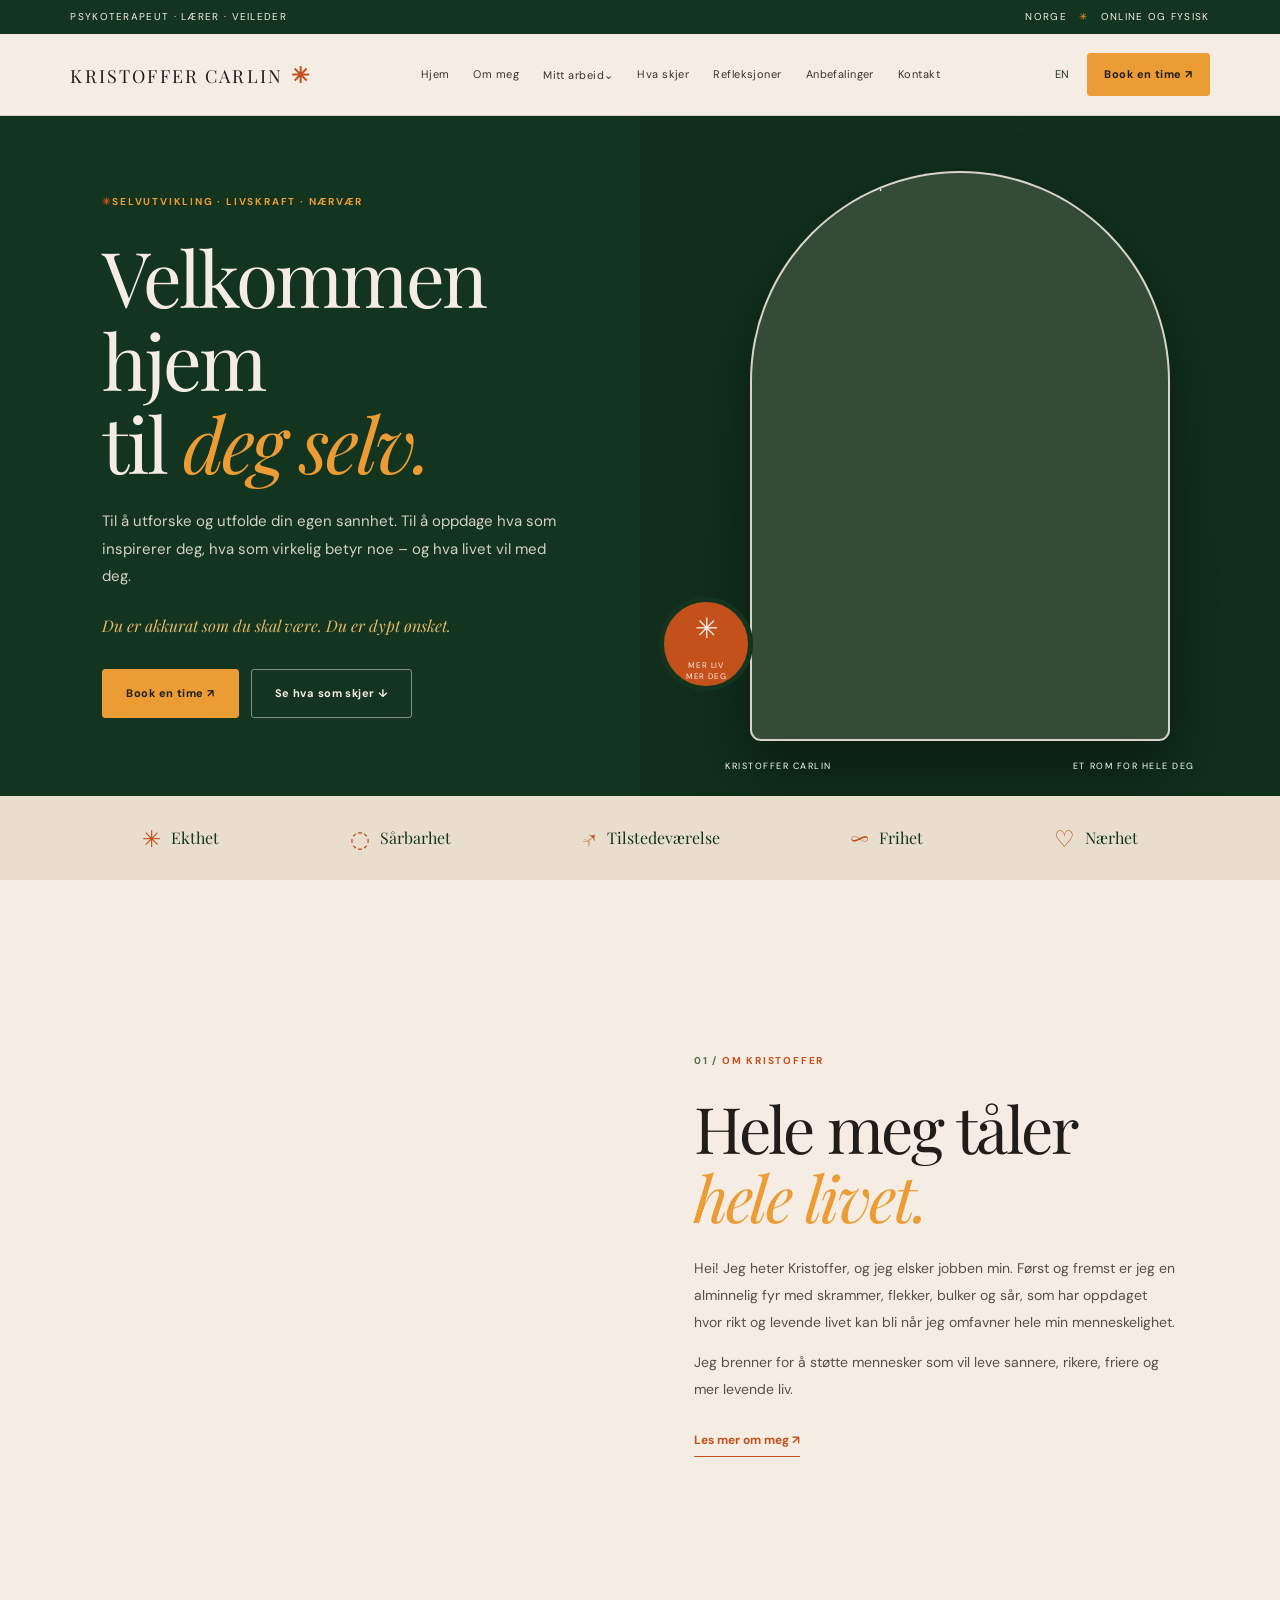
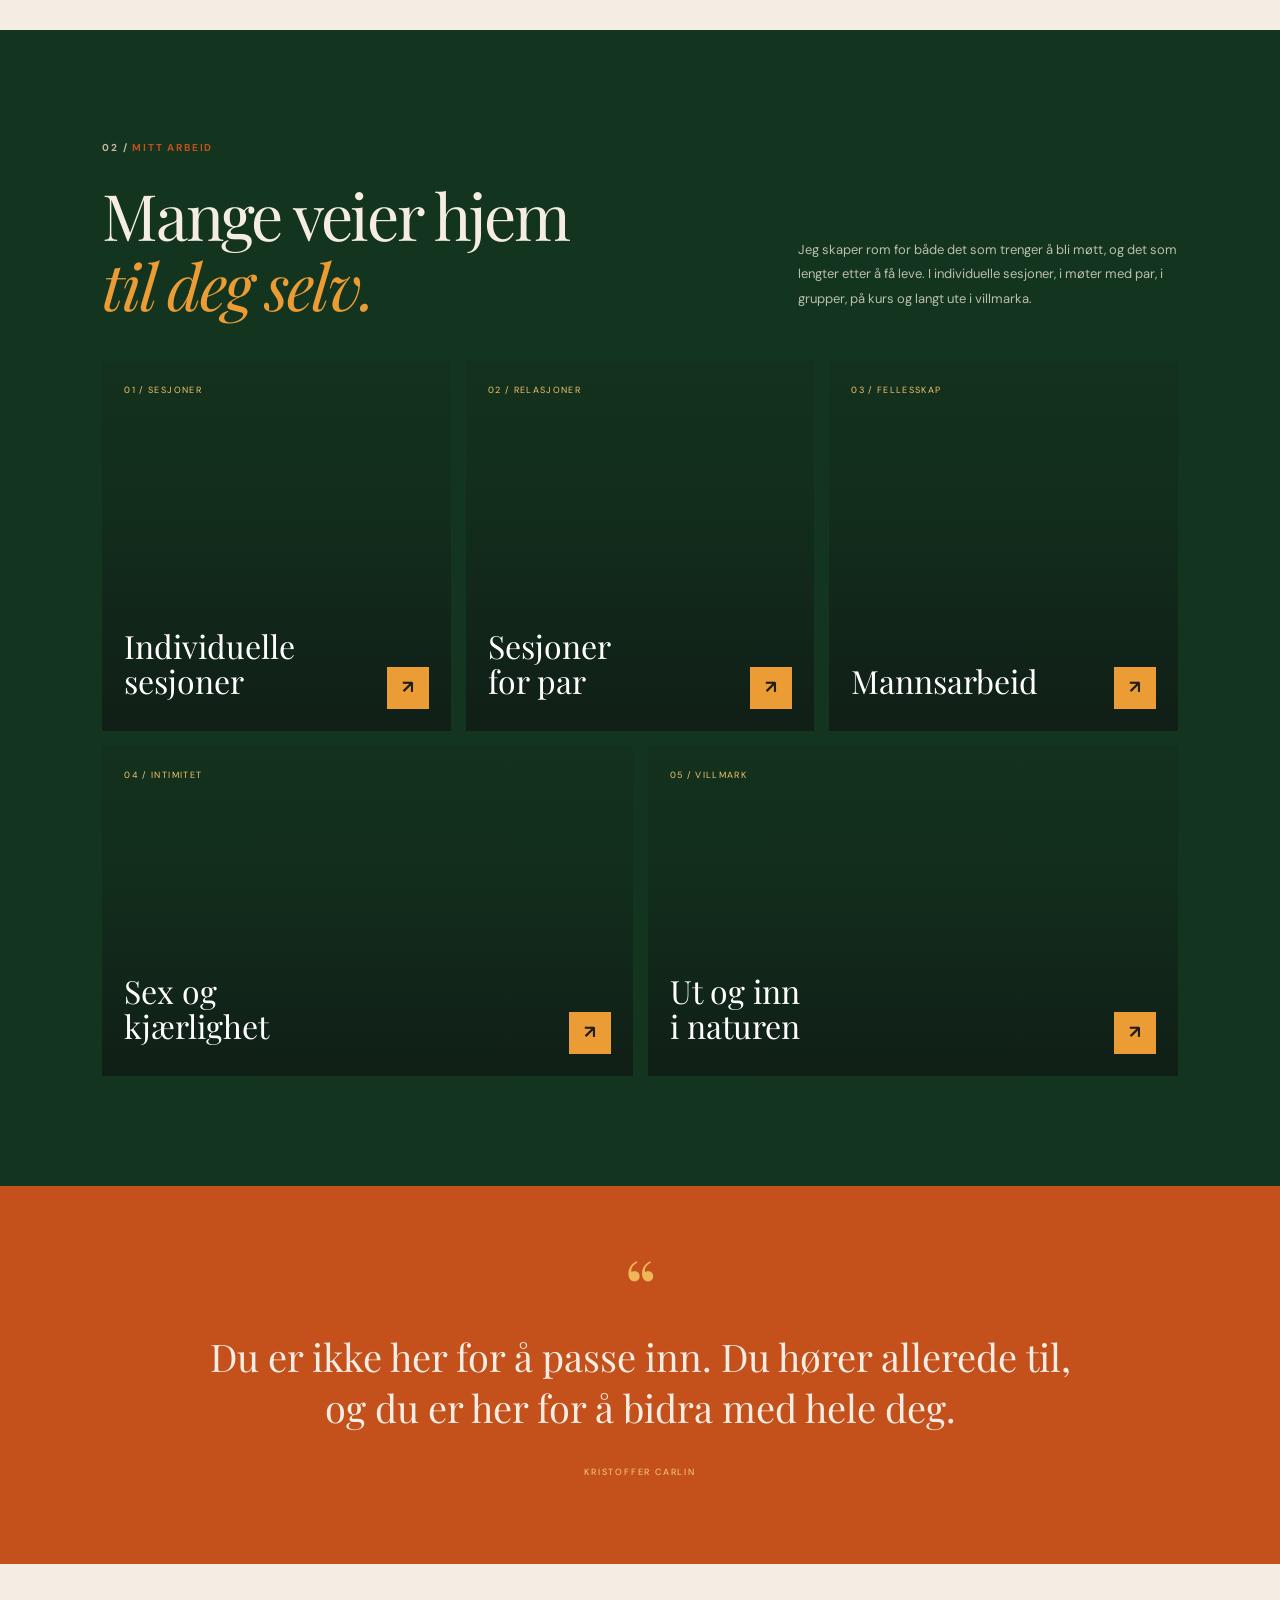
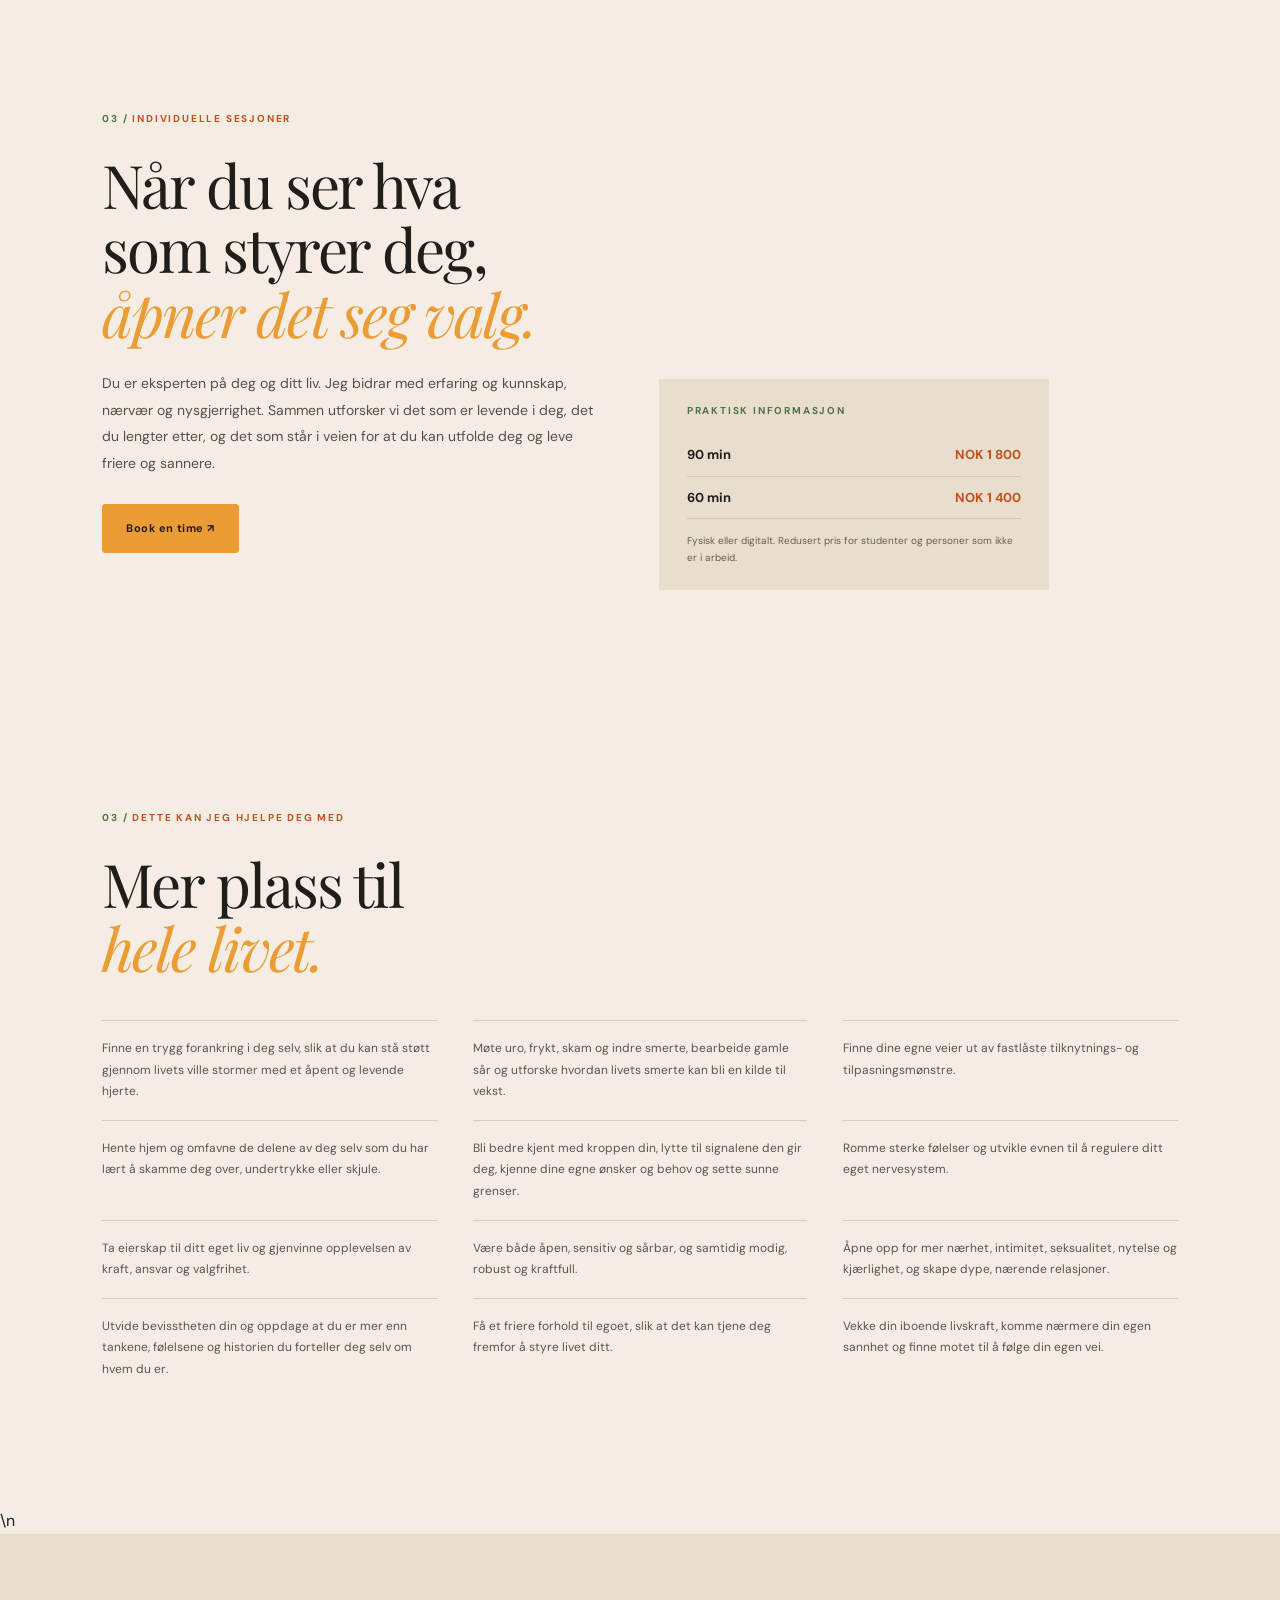
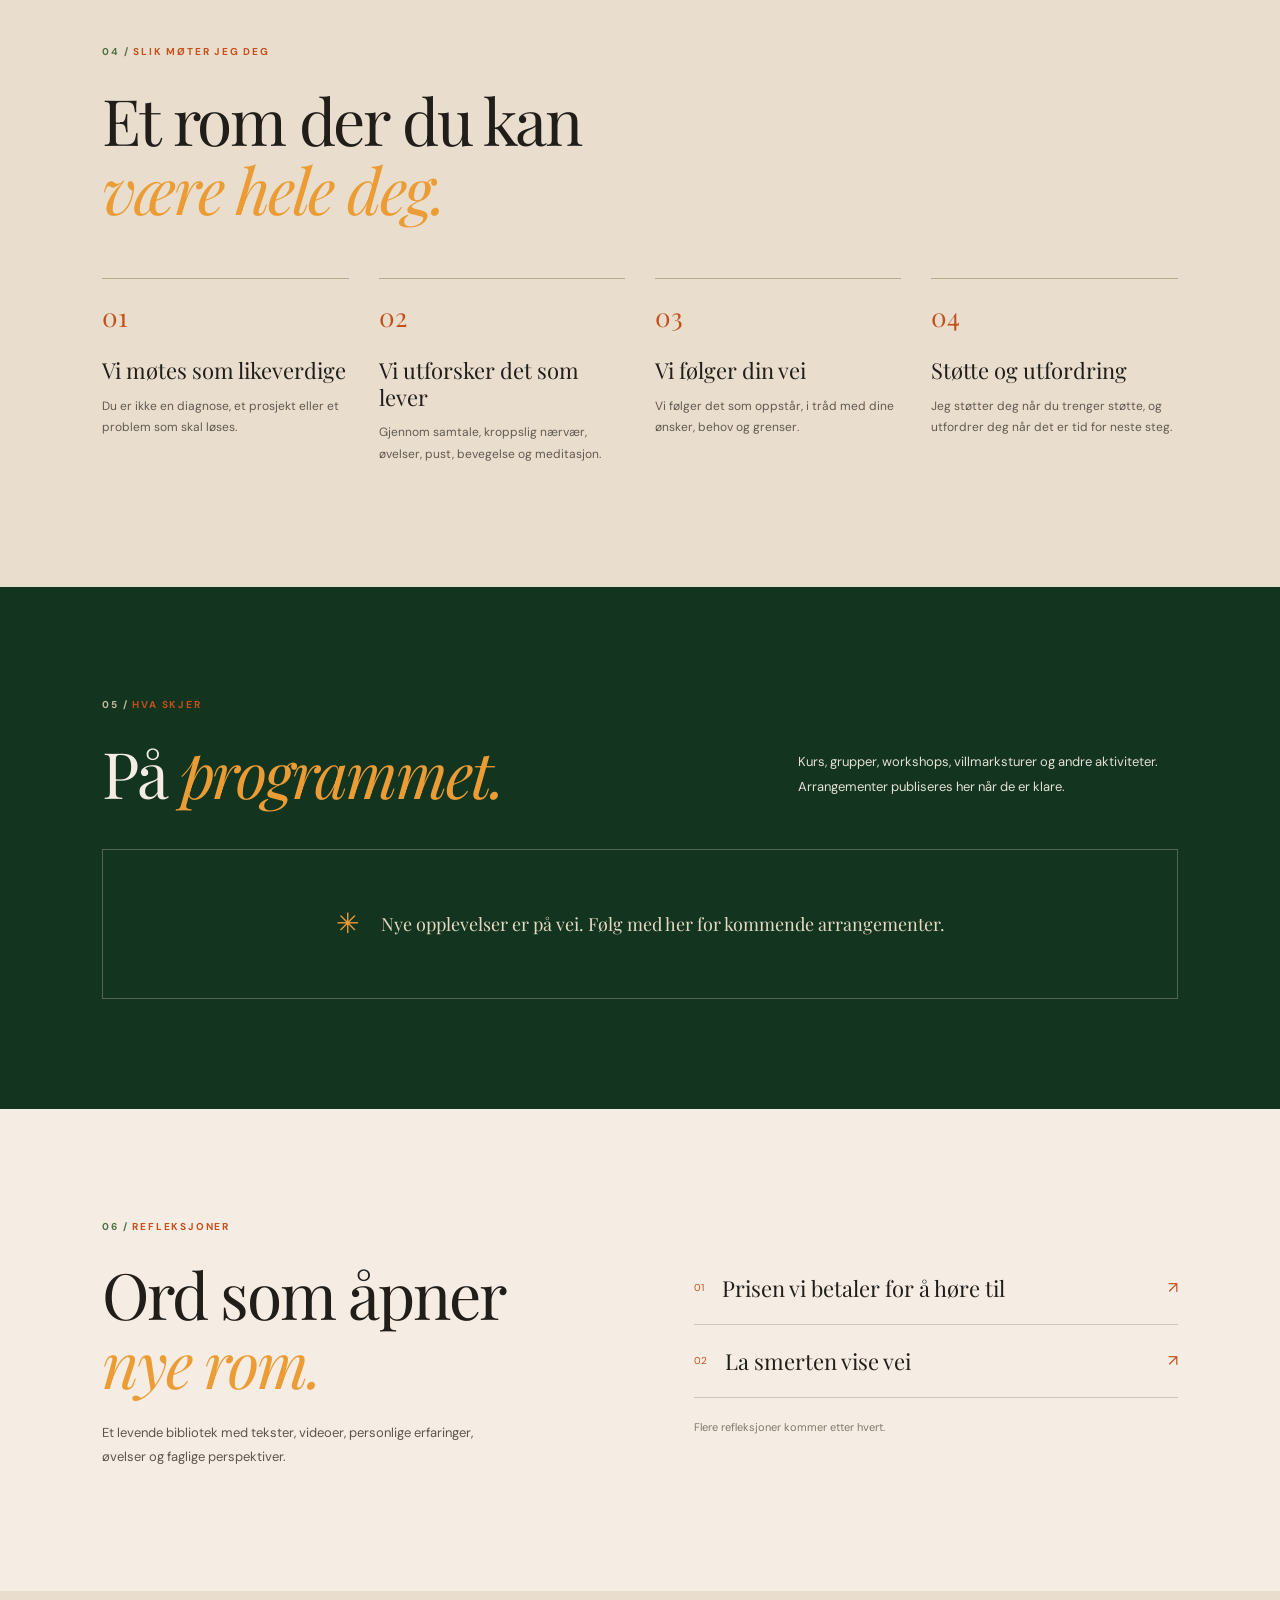
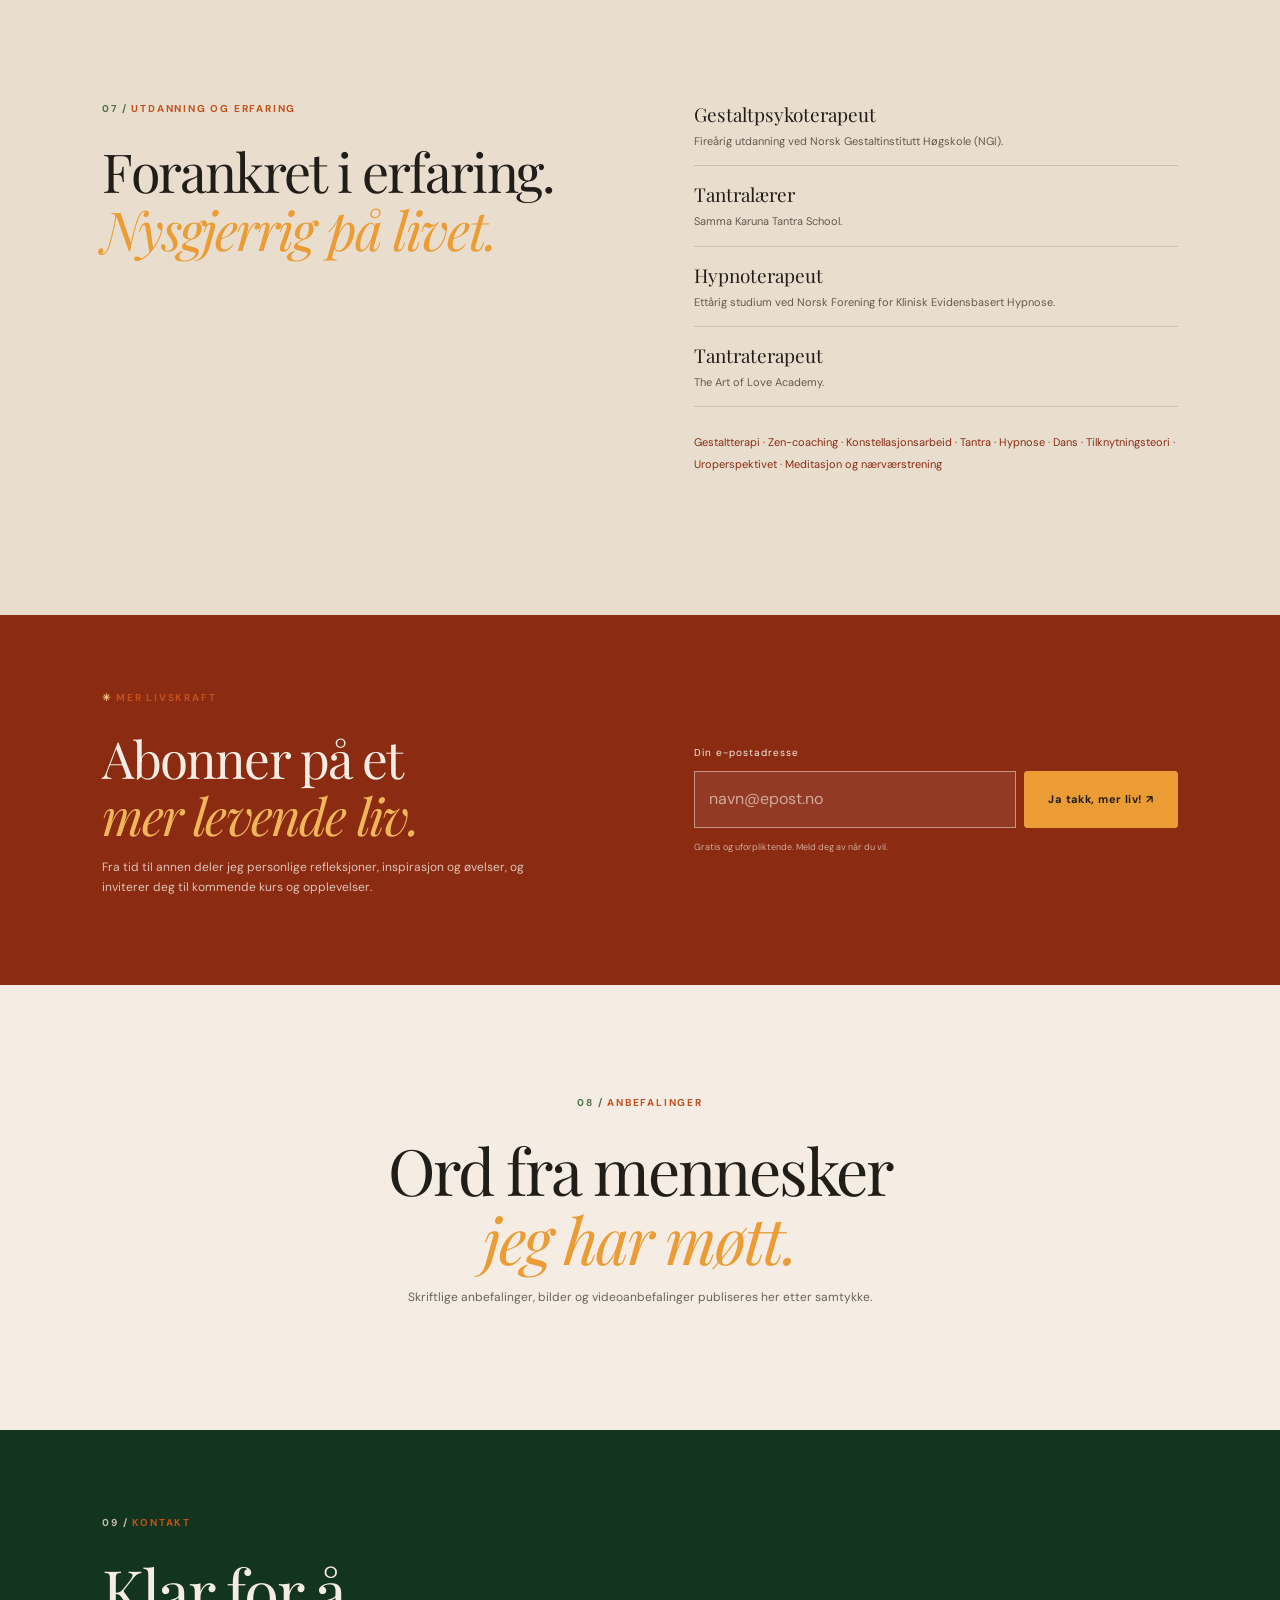
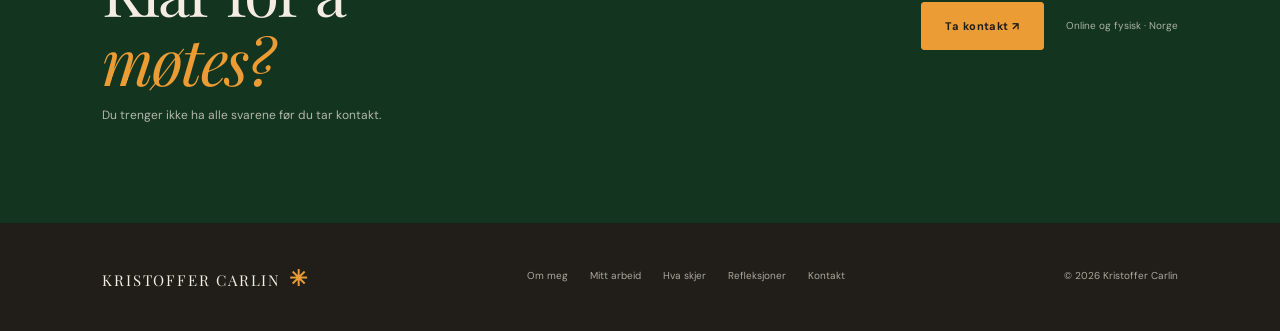
==== index.html @ b2b97a61 "Refresh split hero preview assets v4" ====
<!doctype html>
<html lang="no">
<head>
<meta charset="utf-8"><meta name="viewport" content="width=device-width,initial-scale=1">
<meta name="theme-color" content="#13341E">
<meta name="description" content="Kristoffer Carlin — psykoterapeut, lærer og veileder. Selvutvikling, mannsarbeid, lederskap, seksualitet, kjærlighet og spiritualitet.">
<title>Kristoffer Carlin — Velkommen hjem til deg selv</title>
<link rel="preconnect" href="https://fonts.googleapis.com"><link rel="preconnect" href="https://fonts.gstatic.com" crossorigin>
<link href="https://fonts.googleapis.com/css2?family=DM+Sans:wght@400;500;600;700&family=Playfair+Display:wght@400;500;600;700&display=swap" rel="stylesheet">
<link rel="stylesheet" href="styles.css?v=joanna-forest-portrait-04">
</head>
<body>
<div class="topline"><span data-no="Psykoterapeut · Lærer · Veileder" data-en="Psychotherapist · Teacher · Guide">Psykoterapeut · Lærer · Veileder</span><span class="topline-right">Norge <i>✳</i> Online og fysisk</span></div>
<header class="header">
<a class="logo" href="#home">KRISTOFFER <span>CARLIN</span><b>✳</b></a>
<button class="menu-toggle" aria-label="Åpne meny" aria-expanded="false">☰</button>
<nav id="nav">
<a href="#home" data-no="Hjem" data-en="Home">Hjem</a><a href="#about" data-no="Om meg" data-en="About me">Om meg</a>
<div class="navdrop"><a href="#work" data-no="Mitt arbeid⌄" data-en="My work⌄">Mitt arbeid⌄</a><div class="dropdown"><a href="#individual" data-no="Individuelle sesjoner" data-en="Individual sessions">Individuelle sesjoner</a><a href="#couples" data-no="Sesjoner for par" data-en="Couples sessions">Sesjoner for par</a><a href="#menswork" data-no="Mannsarbeid" data-en="Men’s work">Mannsarbeid</a><a href="#love" data-no="Sex og kjærlighet" data-en="Sex and love">Sex og kjærlighet</a><a href="#nature" data-no="Ut og inn i naturen" data-en="Into nature, into ourselves">Ut og inn i naturen</a></div></div>
<a href="#events" data-no="Hva skjer" data-en="What’s on">Hva skjer</a><a href="#reflections" data-no="Refleksjoner" data-en="Reflections">Refleksjoner</a><a href="#testimonials" data-no="Anbefalinger" data-en="Testimonials">Anbefalinger</a><a href="#contact" data-no="Kontakt" data-en="Contact">Kontakt</a>
</nav>
<div class="header-actions"><button id="language-toggle">EN</button><a class="btn btn-small" href="#individual" data-no="Book en time ↗" data-en="Book a session ↗">Book en time ↗</a></div>
</header>
<main id="home">
<section class="hero">
<div class="hero-copy"><p class="eyebrow"><span>✳</span><span data-no="SELVUTVIKLING · LIVSKRAFT · NÆRVÆR" data-en="PERSONAL GROWTH · LIFE FORCE · PRESENCE">SELVUTVIKLING · LIVSKRAFT · NÆRVÆR</span></p>
<h1 data-no="Velkommen hjem<br>til <em>deg selv.</em>" data-en="Welcome home<br>to <em>yourself.</em>">Velkommen hjem<br>til <em>deg selv.</em></h1>
<p class="hero-lead" data-no="Til å utforske og utfolde din egen sannhet. Til å oppdage hva som inspirerer deg, hva som virkelig betyr noe – og hva livet vil med deg." data-en="To explore and unfold your own truth. To discover what inspires you, what really matters – and what life wants from you.">Til å utforske og utfolde din egen sannhet. Til å oppdage hva som inspirerer deg, hva som virkelig betyr noe – og hva livet vil med deg.</p>
<p class="hero-note" data-no="Du er akkurat som du skal være. Du er dypt ønsket." data-en="You are exactly as you’re meant to be. You are deeply wanted.">Du er akkurat som du skal være. Du er dypt ønsket.</p>
<div class="hero-actions"><a class="btn" href="#individual" data-no="Book en time ↗" data-en="Book a session ↗">Book en time ↗</a><a class="btn btn-outline" href="#events" data-no="Se hva som skjer ↓" data-en="See what’s on ↓">Se hva som skjer ↓</a></div>
</div>
<div class="hero-visual"><div class="hero-portrait-wrap"><img class="hero-portrait" src="https://images.squarespace-cdn.com/content/v1/5fbe4e625bcb0228a27206f6/d194cfca-4292-4900-af7c-16e26bdc45c0/J_V%2B%28257%29.jpeg" alt="Kristoffer Carlin"></div><div class="hero-stamp">✳<small>MER LIV<br>MER DEG</small></div><div class="photo-caption"><span>KRISTOFFER CARLIN</span><span data-no="ET ROM FOR HELE DEG" data-en="A SPACE FOR ALL OF YOU">ET ROM FOR HELE DEG</span></div></div>
</section>
<section class="trustbar"><div><b>✳</b><span data-no="Ekthet" data-en="Authenticity">Ekthet</span></div><div><b>◌</b><span data-no="Sårbarhet" data-en="Vulnerability">Sårbarhet</span></div><div><b>↗</b><span data-no="Tilstedeværelse" data-en="Presence">Tilstedeværelse</span></div><div><b>∞</b><span data-no="Frihet" data-en="Freedom">Frihet</span></div><div><b>♡</b><span data-no="Nærhet" data-en="Intimacy">Nærhet</span></div></section>
<section class="intro section" id="about"><div class="intro-image"></div><div class="intro-text"><p class="eyebrow">01 / <span data-no="OM KRISTOFFER" data-en="ABOUT KRISTOFFER">OM KRISTOFFER</span></p><h2 data-no="Hele meg tåler<br><em>hele livet.</em>" data-en="All of me can hold<br><em>all of life.</em>">Hele meg tåler<br><em>hele livet.</em></h2><p data-no="Hei! Jeg heter Kristoffer, og jeg elsker jobben min. Først og fremst er jeg en alminnelig fyr med skrammer, flekker, bulker og sår, som har oppdaget hvor rikt og levende livet kan bli når jeg omfavner hele min menneskelighet." data-en="Hi! I’m Kristoffer, and I love what I do. First and foremost, I’m a regular guy with a few scratches, stains, dents and scars. I’ve discovered how rich and alive life can be when I embrace all of my humanity.">Hei! Jeg heter Kristoffer, og jeg elsker jobben min. Først og fremst er jeg en alminnelig fyr med skrammer, flekker, bulker og sår, som har oppdaget hvor rikt og levende livet kan bli når jeg omfavner hele min menneskelighet.</p><p data-no="Jeg brenner for å støtte mennesker som vil leve sannere, rikere, friere og mer levende liv." data-en="I’m passionate about supporting people who want to live more honestly, more richly, more freely and more fully.">Jeg brenner for å støtte mennesker som vil leve sannere, rikere, friere og mer levende liv.</p><a class="textlink" href="#training" data-no="Les mer om meg ↗" data-en="More about me ↗">Les mer om meg ↗</a></div></section>
<section class="work section" id="work"><div class="section-head"><div><p class="eyebrow">02 / <span data-no="MITT ARBEID" data-en="MY WORK">MITT ARBEID</span></p><h2 data-no="Mange veier hjem<br><em>til deg selv.</em>" data-en="Many ways home<br><em>to yourself.</em>">Mange veier hjem<br><em>til deg selv.</em></h2></div><p data-no="Jeg skaper rom for både det som trenger å bli møtt, og det som lengter etter å få leve. I individuelle sesjoner, i møter med par, i grupper, på kurs og langt ute i villmarka." data-en="I create space for what needs to be met, and for what longs to come alive. In individual sessions, with couples, in groups, workshops and deep in the wilderness.">Jeg skaper rom for både det som trenger å bli møtt, og det som lengter etter å få leve. I individuelle sesjoner, i møter med par, i grupper, på kurs og langt ute i villmarka.</p></div>
<div class="work-grid">
<a class="work-card card-one" id="individual" href="#session-info"><span>01 / SESJONER</span><div><h3 data-no="Individuelle<br>sesjoner" data-en="Individual<br>sessions">Individuelle<br>sesjoner</h3><b>↗</b></div></a>
<a class="work-card card-two" id="couples" href="#contact"><span>02 / RELASJONER</span><div><h3 data-no="Sesjoner<br>for par" data-en="Couples<br>sessions">Sesjoner<br>for par</h3><b>↗</b></div></a>
<a class="work-card card-three" id="menswork" href="#events"><span>03 / FELLESSKAP</span><div><h3 data-no="Mannsarbeid" data-en="Men’s work">Mannsarbeid</h3><b>↗</b></div></a>
<a class="work-card card-four" id="love" href="#events"><span>04 / INTIMITET</span><div><h3 data-no="Sex og<br>kjærlighet" data-en="Sex and<br>love">Sex og<br>kjærlighet</h3><b>↗</b></div></a>
<a class="work-card card-five" id="nature" href="#events"><span>05 / VILLMARK</span><div><h3 data-no="Ut og inn<br>i naturen" data-en="Into nature,<br>into ourselves">Ut og inn<br>i naturen</h3><b>↗</b></div></a>
</div>
</section>
<section class="quote"><p>“</p><blockquote data-no="Du er ikke her for å passe inn. Du hører allerede til, og du er her for å bidra med hele deg." data-en="You’re not here to fit in. You already belong, and you’re here to contribute with all of who you are.">Du er ikke her for å passe inn. Du hører allerede til, og du er her for å bidra med hele deg.</blockquote><span>KRISTOFFER CARLIN</span></section>
<section class="session section" id="session-info"><div class="session-copy"><p class="eyebrow">03 / <span data-no="INDIVIDUELLE SESJONER" data-en="INDIVIDUAL SESSIONS">INDIVIDUELLE SESJONER</span></p><h2 data-no="Når du ser hva<br>som styrer deg,<br><em>åpner det seg valg.</em>" data-en="When you see what<br>drives you,<br><em>space opens for choice.</em>">Når du ser hva<br>som styrer deg,<br><em>åpner det seg valg.</em></h2><p data-no="Du er eksperten på deg og ditt liv. Jeg bidrar med erfaring og kunnskap, nærvær og nysgjerrighet. Sammen utforsker vi det som er levende i deg, det du lengter etter, og det som står i veien for at du kan utfolde deg og leve friere og sannere." data-en="You are the expert on yourself and your life. I bring experience and knowledge, presence and curiosity. Together we explore what is alive in you, what you long for, and what gets in the way of expressing who you are and living more freely and authentically.">Du er eksperten på deg og ditt liv. Jeg bidrar med erfaring og kunnskap, nærvær og nysgjerrighet. Sammen utforsker vi det som er levende i deg, det du lengter etter, og det som står i veien for at du kan utfolde deg og leve friere og sannere.</p><a class="btn" href="#contact" data-no="Book en time ↗" data-en="Book a session ↗">Book en time ↗</a></div><div class="session-side"><div class="session-photo"></div><div class="price-card"><p class="eyebrow" data-no="PRAKTISK INFORMASJON" data-en="PRACTICAL INFORMATION">PRAKTISK INFORMASJON</p><div><strong>90 min</strong><b>NOK 1 800</b></div><div><strong>60 min</strong><b>NOK 1 400</b></div><small data-no="Fysisk eller digitalt. Redusert pris for studenter og personer som ikke er i arbeid." data-en="In person or online. Reduced rates for students and people who are not in employment.">Fysisk eller digitalt. Redusert pris for studenter og personer som ikke er i arbeid.</small></div></div></section>
<section class="help section"><p class="eyebrow">03 / <span data-no="DETTE KAN JEG HJELPE DEG MED" data-en="WHAT I CAN HELP YOU WITH">DETTE KAN JEG HJELPE DEG MED</span></p><h2 data-no="Mer plass til<br><em>hele livet.</em>" data-en="More room for<br><em>all of life.</em>">Mer plass til<br><em>hele livet.</em></h2><div class="help-grid">
<p data-no="Finne en trygg forankring i deg selv, slik at du kan stå støtt gjennom livets ville stormer med et åpent og levende hjerte." data-en="Find a secure grounding in yourself, so you can stand steady through life’s wild storms with an open, living heart.">Finne en trygg forankring i deg selv, slik at du kan stå støtt gjennom livets ville stormer med et åpent og levende hjerte.</p>
<p data-no="Møte uro, frykt, skam og indre smerte, bearbeide gamle sår og utforske hvordan livets smerte kan bli en kilde til vekst." data-en="Meet anxiety, fear, shame and inner pain, work through old wounds and explore how pain can become a source of growth.">Møte uro, frykt, skam og indre smerte, bearbeide gamle sår og utforske hvordan livets smerte kan bli en kilde til vekst.</p>
<p data-no="Finne dine egne veier ut av fastlåste tilknytnings- og tilpasningsmønstre." data-en="Find your own ways out of entrenched attachment and adaptation patterns.">Finne dine egne veier ut av fastlåste tilknytnings- og tilpasningsmønstre.</p>
<p data-no="Hente hjem og omfavne de delene av deg selv som du har lært å skamme deg over, undertrykke eller skjule." data-en="Reclaim and embrace the parts of yourself you have learned to feel ashamed of, suppress or hide.">Hente hjem og omfavne de delene av deg selv som du har lært å skamme deg over, undertrykke eller skjule.</p>
<p data-no="Bli bedre kjent med kroppen din, lytte til signalene den gir deg, kjenne dine egne ønsker og behov og sette sunne grenser." data-en="Get to know your body, listen to its signals, recognise your own desires and needs, and set healthy boundaries.">Bli bedre kjent med kroppen din, lytte til signalene den gir deg, kjenne dine egne ønsker og behov og sette sunne grenser.</p>
<p data-no="Rom­me sterke følelser og utvikle evnen til å regulere ditt eget nervesystem." data-en="Build your capacity to hold intense emotions and regulate your own nervous system.">Rom­me sterke følelser og utvikle evnen til å regulere ditt eget nervesystem.</p>
<p data-no="Ta eierskap til ditt eget liv og gjenvinne opplevelsen av kraft, ansvar og valgfrihet." data-en="Take ownership of your life and reclaim your sense of power, responsibility and freedom to choose.">Ta eierskap til ditt eget liv og gjenvinne opplevelsen av kraft, ansvar og valgfrihet.</p>
<p data-no="Være både åpen, sensitiv og sårbar, og samtidig modig, robust og kraftfull." data-en="Be open, sensitive and vulnerable while also being courageous, resilient and powerful.">Være både åpen, sensitiv og sårbar, og samtidig modig, robust og kraftfull.</p>
<p data-no="Åpne opp for mer nærhet, intimitet, seksualitet, nytelse og kjærlighet, og skape dype, nærende relasjoner." data-en="Open up to more closeness, intimacy, sexuality, pleasure and love, and create deep, nourishing relationships.">Åpne opp for mer nærhet, intimitet, seksualitet, nytelse og kjærlighet, og skape dype, nærende relasjoner.</p>
<p data-no="Utvide bevisstheten din og oppdage at du er mer enn tankene, følelsene og historien du forteller deg selv om hvem du er." data-en="Expand your awareness and discover that you are more than your thoughts, feelings and the story you tell yourself about who you are.">Utvide bevisstheten din og oppdage at du er mer enn tankene, følelsene og historien du forteller deg selv om hvem du er.</p>
<p data-no="Få et friere forhold til egoet, slik at det kan tjene deg fremfor å styre livet ditt." data-en="Develop a freer relationship with your ego, so it can serve you rather than run your life.">Få et friere forhold til egoet, slik at det kan tjene deg fremfor å styre livet ditt.</p>
<p data-no="Vekke din iboende livskraft, komme nærmere din egen sannhet og finne motet til å følge din egen vei." data-en="Awaken your innate vitality, come closer to your own truth and find the courage to follow your own path.">Vekke din iboende livskraft, komme nærmere din egen sannhet og finne motet til å følge din egen vei.</p>
</div></section>\n<section class="approach section"><p class="eyebrow">04 / <span data-no="SLIK MØTER JEG DEG" data-en="HOW I WORK WITH YOU">SLIK MØTER JEG DEG</span></p><h2 data-no="Et rom der du kan<br><em>være hele deg.</em>" data-en="A space where you can<br><em>be all of yourself.</em>">Et rom der du kan<br><em>være hele deg.</em></h2><div class="steps"><article><b>01</b><h3 data-no="Vi møtes som likeverdige" data-en="We meet as equals">Vi møtes som likeverdige</h3><p data-no="Du er ikke en diagnose, et prosjekt eller et problem som skal løses." data-en="You are not a diagnosis, a project or a problem to be solved.">Du er ikke en diagnose, et prosjekt eller et problem som skal løses.</p></article><article><b>02</b><h3 data-no="Vi utforsker det som lever" data-en="We explore what is alive">Vi utforsker det som lever</h3><p data-no="Gjennom samtale, kroppslig nærvær, øvelser, pust, bevegelse og meditasjon." data-en="Through conversation, embodied presence, exercises, breath, movement and meditation.">Gjennom samtale, kroppslig nærvær, øvelser, pust, bevegelse og meditasjon.</p></article><article><b>03</b><h3 data-no="Vi følger din vei" data-en="We follow your path">Vi følger din vei</h3><p data-no="Vi følger det som oppstår, i tråd med dine ønsker, behov og grenser." data-en="We follow what emerges, in keeping with your wishes, needs and boundaries.">Vi følger det som oppstår, i tråd med dine ønsker, behov og grenser.</p></article><article><b>04</b><h3 data-no="Støtte og utfordring" data-en="Support and challenge">Støtte og utfordring</h3><p data-no="Jeg støtter deg når du trenger støtte, og utfordrer deg når det er tid for neste steg." data-en="I support you when you need support, and challenge you when it’s time for the next step.">Jeg støtter deg når du trenger støtte, og utfordrer deg når det er tid for neste steg.</p></article></div></section>
<section class="events section" id="events"><div class="section-head"><div><p class="eyebrow">05 / <span data-no="HVA SKJER" data-en="WHAT’S ON">HVA SKJER</span></p><h2 data-no="På <em>programmet.</em>" data-en="Coming <em>up.</em>">På <em>programmet.</em></h2></div><p data-no="Kurs, grupper, workshops, villmarksturer og andre aktiviteter. Arrangementer publiseres her når de er klare." data-en="Courses, groups, workshops, wilderness trips and other activities. Events will appear here when published.">Kurs, grupper, workshops, villmarksturer og andre aktiviteter. Arrangementer publiseres her når de er klare.</p></div><div class="empty-events"><span>✳</span><p data-no="Nye opplevelser er på vei. Følg med her for kommende arrangementer." data-en="New experiences are on the way. Check back here for upcoming events.">Nye opplevelser er på vei. Følg med her for kommende arrangementer.</p></div></section>
<section class="reflections section" id="reflections"><div><p class="eyebrow">06 / <span data-no="REFLEKSJONER" data-en="REFLECTIONS">REFLEKSJONER</span></p><h2 data-no="Ord som åpner<br><em>nye rom.</em>" data-en="Words that open<br><em>new spaces.</em>">Ord som åpner<br><em>nye rom.</em></h2><p data-no="Et levende bibliotek med tekster, videoer, personlige erfaringer, øvelser og faglige perspektiver." data-en="A growing library of articles, videos, personal experiences, exercises and professional perspectives.">Et levende bibliotek med tekster, videoer, personlige erfaringer, øvelser og faglige perspektiver.</p></div><div class="reflection-list"><a href="#contact"><span>01</span><b data-no="Prisen vi betaler for å høre til" data-en="The price we pay to belong">Prisen vi betaler for å høre til</b><i>↗</i></a><a href="#contact"><span>02</span><b data-no="La smerten vise vei" data-en="Let pain show the way">La smerten vise vei</b><i>↗</i></a><p data-no="Flere refleksjoner kommer etter hvert." data-en="More reflections will be added over time.">Flere refleksjoner kommer etter hvert.</p></div></section>
<section class="training section" id="training"><div><p class="eyebrow">07 / <span data-no="UTDANNING OG ERFARING" data-en="TRAINING AND EXPERIENCE">UTDANNING OG ERFARING</span></p><h2 data-no="Forankret i erfaring.<br><em>Nysgjerrig på livet.</em>" data-en="Grounded in experience.<br><em>Curious about life.</em>">Forankret i erfaring.<br><em>Nysgjerrig på livet.</em></h2></div><div class="credentials"><p><b>Gestaltpsykoterapeut</b><span data-no="Fireårig utdanning ved Norsk Gestaltinstitutt Høgskole (NGI)." data-en="Four-year training at the Norwegian Gestalt Institute (NGI).">Fireårig utdanning ved Norsk Gestaltinstitutt Høgskole (NGI).</span></p><p><b>Tantralærer</b><span>Samma Karuna Tantra School.</span></p><p><b>Hypnoterapeut</b><span data-no="Ettårig studium ved Norsk Forening for Klinisk Evidensbasert Hypnose." data-en="One-year programme with the Norwegian Association for Clinical Evidence-Based Hypnosis.">Ettårig studium ved Norsk Forening for Klinisk Evidensbasert Hypnose.</span></p><p><b>Tantraterapeut</b><span>The Art of Love Academy.</span></p><p class="methods" data-no="Gestaltterapi · Zen-coaching · Konstellasjonsarbeid · Tantra · Hypnose · Dans · Tilknytningsteori · Uroperspektivet · Meditasjon og nærværstrening" data-en="Gestalt therapy · Zen coaching · Constellation work · Tantra · Hypnosis · Dance · Attachment theory · The Uro approach · Meditation and presence practices">Gestaltterapi · Zen-coaching · Konstellasjonsarbeid · Tantra · Hypnose · Dans · Tilknytningsteori · Uroperspektivet · Meditasjon og nærværstrening</p></div></section>
<section class="newsletter"><div><p class="eyebrow">✳ <span data-no="MER LIVSKRAFT" data-en="MORE LIFE FORCE">MER LIVSKRAFT</span></p><h2 data-no="Abonner på et<br><em>mer levende liv.</em>" data-en="Subscribe to a<br><em>more vibrant life.</em>">Abonner på et<br><em>mer levende liv.</em></h2><p data-no="Fra tid til annen deler jeg personlige refleksjoner, inspirasjon og øvelser, og inviterer deg til kommende kurs og opplevelser." data-en="From time to time, I share personal reflections, inspiration and practices, and invite you to upcoming courses and experiences.">Fra tid til annen deler jeg personlige refleksjoner, inspirasjon og øvelser, og inviterer deg til kommende kurs og opplevelser.</p></div><form onsubmit="event.preventDefault();this.querySelector('small').textContent='Takk for interessen. Nyhetsbrevskjemaet kobles til før lansering.'"><label for="email" data-no="Din e-postadresse" data-en="Your email address">Din e-postadresse</label><div><input id="email" type="email" placeholder="navn@epost.no" required><button class="btn" type="submit" data-no="Ja takk, mer liv! ↗" data-en="Yes please, more life! ↗">Ja takk, mer liv! ↗</button></div><small data-no="Gratis og uforpliktende. Meld deg av når du vil." data-en="Free, no strings attached. Unsubscribe whenever you like.">Gratis og uforpliktende. Meld deg av når du vil.</small></form></section>
<section class="closing section" id="testimonials"><p class="eyebrow">08 / <span data-no="ANBEFALINGER" data-en="TESTIMONIALS">ANBEFALINGER</span></p><h2 data-no="Ord fra mennesker<br><em>jeg har møtt.</em>" data-en="Words from people<br><em>I’ve met.</em>">Ord fra mennesker<br><em>jeg har møtt.</em></h2><p data-no="Skriftlige anbefalinger, bilder og videoanbefalinger publiseres her etter samtykke." data-en="Written testimonials, photographs and video testimonials will be shared here with consent.">Skriftlige anbefalinger, bilder og videoanbefalinger publiseres her etter samtykke.</p></section>
<section class="contact"><div><p class="eyebrow">09 / <span data-no="KONTAKT" data-en="CONTACT">KONTAKT</span></p><h2 data-no="Klar for å<br><em>møtes?</em>" data-en="Ready to<br><em>meet?</em>">Klar for å<br><em>møtes?</em></h2><p data-no="Du trenger ikke ha alle svarene før du tar kontakt." data-en="You don’t need to have all the answers before reaching out.">Du trenger ikke ha alle svarene før du tar kontakt.</p></div><div class="contact-cta"><a class="btn" href="mailto:">Ta kontakt ↗</a><span data-no="Online og fysisk · Norge" data-en="Online and in person · Norway">Online og fysisk · Norge</span></div></section>
</main>
<footer><a class="logo" href="#home">KRISTOFFER <span>CARLIN</span><b>✳</b></a><div class="footer-links"><a href="#about">Om meg</a><a href="#work">Mitt arbeid</a><a href="#events">Hva skjer</a><a href="#reflections">Refleksjoner</a><a href="#contact">Kontakt</a></div><small>© <span id="year"></span> Kristoffer Carlin</small></footer>
<script src="app.js?v=joanna-forest-portrait-04" defer></script>
</body></html>
---- styles.css ----
:root{--forest:#13341E;--moss:#4E7145;--ivory:#F5EDE3;--ochre:#EB9C35;--orange:#C4501B;--sienna:#8A2B12;--black:#211D19;--sans:'DM Sans',sans-serif;--serif:'Playfair Display',Georgia,serif}
*{box-sizing:border-box}html{scroll-behavior:smooth;scroll-padding-top:100px}body{margin:0;background:var(--ivory);color:var(--black);font-family:var(--sans);line-height:1.65}a{color:inherit;text-decoration:none}button,input{font:inherit}.topline{height:34px;background:var(--forest);color:#f5ede3;display:flex;justify-content:space-between;align-items:center;padding:0 5.5%;font-size:10px;letter-spacing:.13em;text-transform:uppercase}.topline i{color:var(--ochre);font-style:normal;margin:0 8px}.header{height:82px;padding:0 5.5%;display:flex;align-items:center;justify-content:space-between;background:var(--ivory);position:sticky;top:0;z-index:50;border-bottom:1px solid #211d1920}.logo{font-family:var(--serif);font-size:18px;letter-spacing:.12em;white-space:nowrap}.logo span{font-weight:400}.logo b{color:var(--orange);font-size:22px;margin-left:8px}nav{display:flex;gap:24px;align-items:center}nav>a,.navdrop>a{font-size:11px;letter-spacing:.04em;color:#38332c}nav>a:hover,.navdrop>a:hover{color:var(--orange)}.navdrop{position:relative}.dropdown{display:none;position:absolute;top:100%;left:-16px;min-width:220px;padding:14px;background:var(--forest);box-shadow:0 15px 30px #0002}.navdrop:hover .dropdown,.navdrop:focus-within .dropdown{display:grid}.dropdown a{color:var(--ivory);font-size:12px;padding:9px}.dropdown a:hover{color:var(--ochre)}.header-actions{display:flex;align-items:center;gap:12px}.header-actions button{border:0;background:none;color:var(--forest);font-size:11px;cursor:pointer}.menu-toggle{display:none;border:0;background:none;font-size:24px;color:var(--forest)}.btn{display:inline-flex;align-items:center;justify-content:center;background:var(--ochre);color:var(--black);padding:14px 23px;border-radius:3px;font-size:11px;font-weight:700;letter-spacing:.04em;border:1px solid var(--ochre);transition:.2s}.btn:hover{background:#f5b74f;transform:translateY(-2px)}.btn-small{padding:11px 16px}.btn-outline{background:transparent;color:var(--ivory);border-color:#f5ede380}.btn-outline:hover{background:var(--ivory);color:var(--forest)}
.hero{background:var(--forest);color:var(--ivory);display:grid;grid-template-columns:48% 52%;min-height:610px;padding-left:8%;position:relative;overflow:hidden}.hero-copy{align-self:center;padding:75px 8% 85px 0;max-width:620px}.eyebrow{font-size:10px;letter-spacing:.18em;color:var(--moss);font-weight:700;text-transform:uppercase;margin:0 0 24px}.hero .eyebrow{color:var(--ochre)}.eyebrow span:first-child{color:var(--orange)}h1,h2,h3,p{margin-top:0}h1,h2{font-family:var(--serif);font-weight:400;line-height:1.08;letter-spacing:-.035em}h1{font-size:clamp(52px,6vw,84px);margin-bottom:24px}h1 em,h2 em{font-weight:400;color:var(--ochre)}.hero-lead{font-size:15px;line-height:1.85;color:#f5ede3d9;max-width:470px}.hero-note{font-family:var(--serif);font-style:italic;color:#e4b96b;margin:22px 0 30px}.hero-actions{display:flex;gap:12px;flex-wrap:wrap}.hero-visual{position:relative;min-height:610px}.hero-photo{position:absolute;inset:0;background:linear-gradient(90deg,#13341e33,#13341e00),url('https://images.unsplash.com/photo-1448375240586-882707db888b?auto=format&fit=crop&w=1500&q=85') center/cover}.photo-caption{position:absolute;bottom:28px;left:30px;right:30px;display:flex;justify-content:space-between;color:#fff;font-size:9px;letter-spacing:.17em}.hero-stamp{position:absolute;left:-42px;bottom:74px;width:94px;height:94px;border-radius:50%;background:var(--orange);color:var(--ivory);display:grid;place-items:center;font-size:28px;border:5px solid var(--forest);text-align:center}.hero-stamp small{font:8px var(--sans);letter-spacing:.1em;line-height:1.4}.trustbar{background:#e9dece;display:flex;justify-content:space-around;align-items:center;padding:23px 6%;color:var(--forest)}.trustbar div{display:flex;align-items:center;gap:10px;font-family:var(--serif);font-size:16px}.trustbar b{font-size:23px;color:var(--orange);font-weight:400}
.section{padding:110px 8%}.intro{display:grid;grid-template-columns:46% 1fr;gap:9%;align-items:center}.intro-image{min-height:530px;background:url('https://images.unsplash.com/photo-1470770841072-f978cf4d019e?auto=format&fit=crop&w=1100&q=85') center/cover}.intro-text{max-width:560px}.intro h2,.section h2,.closing h2,.contact h2{font-size:clamp(40px,5vw,64px);margin-bottom:24px}.intro-text p:not(.eyebrow){font-size:14px;color:#575047;line-height:1.9}.textlink{display:inline-block;color:var(--orange);font-size:12px;font-weight:700;margin-top:15px;border-bottom:1px solid var(--orange);padding-bottom:5px}
.work{background:var(--forest);color:var(--ivory)}.section-head{display:flex;justify-content:space-between;align-items:end;gap:50px;margin-bottom:42px}.section-head h2{margin:0}.section-head>p{max-width:380px;color:#f5ede3bd;font-size:13px;line-height:1.9;margin:0 0 7px}.work .eyebrow,.events .eyebrow{color:#c6b99f}.work-grid{display:grid;grid-template-columns:repeat(6,1fr);gap:15px}.work-card{grid-column:span 2;min-height:370px;padding:22px;display:flex;flex-direction:column;justify-content:space-between;background-size:cover;background-position:center;position:relative;overflow:hidden;color:#fff}.work-card:before{content:"";position:absolute;inset:0;background:linear-gradient(0deg,#101d16ed 0%,#101d1650 58%,#101d1620)}.work-card>*{position:relative}.work-card:nth-child(4),.work-card:nth-child(5){grid-column:span 3;min-height:330px}.card-one{background-image:url('https://images.unsplash.com/photo-1518837695005-2083093ee35b?auto=format&fit=crop&w=900&q=80')}.card-two{background-image:url('https://images.unsplash.com/photo-1516589178581-6cd7833ae3b2?auto=format&fit=crop&w=900&q=80')}.card-three{background-image:url('https://images.unsplash.com/photo-1511497584788-876760111969?auto=format&fit=crop&w=900&q=80')}.card-four{background-image:url('https://images.unsplash.com/photo-1470252649378-9c29740c9fa8?auto=format&fit=crop&w=900&q=80')}.card-five{background-image:url('https://images.unsplash.com/photo-1448375240586-882707db888b?auto=format&fit=crop&w=900&q=80')}.work-card>span{font-size:9px;letter-spacing:.15em;color:#f5c56e}.work-card h3{font:400 32px/1.1 var(--serif);margin:0 0 10px}.work-card p{font-size:12px;max-width:280px;color:#f5ede3d9;margin:0}.work-card b{position:absolute;right:0;bottom:0;width:42px;height:42px;display:grid;place-items:center;background:var(--ochre);color:var(--black);font-size:18px}.work-card:hover{background-size:auto 108%}
.quote{background:var(--orange);color:var(--ivory);padding:80px 12%;text-align:center}.quote>p{font:80px/0.5 var(--serif);color:#f1b65a;margin:0 0 25px}.quote blockquote{font:clamp(24px,3vw,38px)/1.35 var(--serif);max-width:900px;margin:0 auto 24px}.quote span{font-size:9px;letter-spacing:.2em;color:#f7cf8a}
.session{display:grid;grid-template-columns:1fr 45%;gap:8%;align-items:center}.session-copy{max-width:620px}.session h2{font-size:clamp(40px,4.7vw,60px)}.session-copy>p:not(.eyebrow){font-size:14px;line-height:1.9;color:#575047;margin-bottom:28px}.session-side{position:relative}.session-photo{height:350px;background:url('https://images.unsplash.com/photo-1472396961693-142e6e269027?auto=format&fit=crop&w=1000&q=85') center/cover}.price-card{background:#e9dece;padding:24px 28px;margin:-45px 0 0 -35px;position:relative;max-width:390px}.price-card .eyebrow{margin-bottom:15px}.price-card div{display:flex;justify-content:space-between;padding:10px 0;border-bottom:1px solid #211d1920;font-size:13px}.price-card div b{color:var(--orange)}.price-card small{display:block;font-size:10px;line-height:1.7;color:#665d52;margin-top:13px}
.approach{background:#e9dece}.approach>h2{margin-bottom:55px}.steps{display:grid;grid-template-columns:repeat(4,1fr);gap:30px}.steps article{border-top:1px solid #b9a993;padding-top:20px}.steps article>b{color:var(--orange);font:26px var(--serif)}.steps h3{font:22px/1.2 var(--serif);margin:22px 0 12px}.steps p{font-size:12px;color:#625a50;line-height:1.8}
.events{background:var(--forest);color:var(--ivory)}.events .section-head>p{color:#e3e0d5}.events h2{margin:0}.empty-events{border:1px solid #f5ede344;min-height:150px;display:flex;align-items:center;justify-content:center;gap:22px;color:#e5d9c6}.empty-events span{font-size:28px;color:var(--ochre)}.empty-events p{font:18px var(--serif);margin:0}
.reflections{display:grid;grid-template-columns:1fr 1fr;gap:10%;align-items:center}.reflections>div:first-child>p:last-child{max-width:400px;color:#5c554c;font-size:13px;line-height:1.8}.reflection-list a{display:flex;align-items:center;gap:18px;border-bottom:1px solid #211d1930;padding:21px 0}.reflection-list a span{font-size:10px;color:var(--orange)}.reflection-list a b{font:22px var(--serif);font-weight:400;flex:1}.reflection-list a i{font-style:normal;color:var(--orange)}.reflection-list>p{font-size:11px;color:#82786b;margin-top:20px}
.training{background:#e9dece;display:grid;grid-template-columns:1fr 1fr;gap:10%;align-items:start}.training h2{font-size:clamp(38px,4.2vw,56px)}.credentials p{border-bottom:1px solid #211d1925;padding:0 0 15px;margin:0 0 15px}.credentials b,.credentials span{display:block}.credentials b{font:19px var(--serif);font-weight:400}.credentials span{font-size:11px;color:#625a50;margin-top:5px}.credentials .methods{border:0;font-size:11px;line-height:2;color:var(--sienna);margin-top:24px}
.newsletter{background:var(--sienna);color:var(--ivory);padding:75px 8%;display:grid;grid-template-columns:1fr 1fr;gap:10%;align-items:center}.newsletter .eyebrow{color:#f1c77e}.newsletter h2{font:400 clamp(38px,4vw,54px)/1.1 var(--serif);margin-bottom:15px}.newsletter h2 em{color:#f1b65a}.newsletter p:not(.eyebrow){font-size:12px;color:#f5ede3c9;max-width:450px}.newsletter label{display:block;font-size:10px;letter-spacing:.1em;margin-bottom:10px}.newsletter form>div{display:flex;gap:8px}.newsletter input{min-width:0;flex:1;padding:14px;border:1px solid #f5ede380;background:#ffffff12;color:white}.newsletter input::placeholder{color:#f5ede3a0}.newsletter form small{display:block;font-size:9px;color:#f5ede3a8;margin-top:12px}
.closing{text-align:center}.closing h2{margin:0 0 15px}.closing>p:last-child{font-size:12px;color:#6c6257}.contact{background:var(--forest);color:var(--ivory);padding:85px 8%;display:flex;justify-content:space-between;align-items:center}.contact .eyebrow{color:#c9bda8}.contact h2{margin-bottom:12px}.contact h2 em{color:var(--ochre)}.contact>div>p:last-child{font-size:12px;color:#f5ede3b5}.contact-cta{display:flex;align-items:center;gap:22px}.contact-cta span{font-size:10px;color:#f5ede3ad}footer{background:var(--black);color:var(--ivory);padding:36px 8%;display:flex;justify-content:space-between;align-items:center}footer .logo{font-size:15px}footer .logo b{color:var(--ochre)}.footer-links{display:flex;gap:22px}.footer-links a,footer small{font-size:10px;color:#f5ede3a8}
@media(max-width:1050px){nav{gap:13px}nav>a,.navdrop>a{font-size:10px}.header{padding:0 3%}.header-actions .btn{display:none}.hero{padding-left:6%}.section{padding:85px 6%}}
@media(max-width:760px){.topline{padding:0 5%;font-size:8px}.topline-right{display:none}.header{height:70px;padding:0 5%}.menu-toggle{display:block;margin-left:auto}nav{display:none;position:absolute;top:70px;left:0;right:0;background:var(--forest);padding:18px 6%;align-items:stretch;flex-direction:column;gap:0}nav.open{display:flex}nav>a,.navdrop>a{color:var(--ivory);display:block;padding:12px 0;font-size:13px}.dropdown{position:static;box-shadow:none;padding:4px 10px;background:#1c482b}.header-actions{margin-left:12px}.header-actions .btn{display:none}.hero{display:block;padding:0}.hero-copy{padding:70px 7% 55px}.hero-visual{min-height:370px}.hero-stamp{left:auto;right:22px;bottom:-32px}.trustbar{display:grid;grid-template-columns:repeat(3,1fr);gap:18px;padding:26px 7%}.trustbar div{font-size:13px}.section{padding:70px 7%}.intro,.session,.reflections,.training,.newsletter{grid-template-columns:1fr;gap:35px}.intro-image{min-height:350px}.section-head{display:block}.section-head>p{margin-top:20px}.work-grid{grid-template-columns:1fr 1fr}.work-card,.work-card:nth-child(4),.work-card:nth-child(5){grid-column:span 1;min-height:330px}.work-card:last-child{grid-column:span 2}.quote{padding:60px 8%}.session-photo{height:280px}.price-card{margin:-30px 0 0 0}.steps{grid-template-columns:1fr 1fr;gap:25px}.empty-events{padding:25px;min-height:130px}.empty-events p{font-size:15px}.newsletter{padding:65px 7%}.contact{padding:65px 7%;display:block}.contact-cta{margin-top:25px;flex-wrap:wrap}footer{padding:32px 7%;display:grid;gap:20px}.footer-links{flex-wrap:wrap;gap:15px}}
@media(max-width:430px){h1{font-size:51px}.work-grid{grid-template-columns:1fr}.work-card,.work-card:nth-child(4),.work-card:nth-child(5),.work-card:last-child{grid-column:span 1;min-height:330px}.trustbar{grid-template-columns:1fr 1fr}.steps{grid-template-columns:1fr}.newsletter form>div{display:grid}.footer-links{gap:12px}}

.help{background:var(--ivory)}.help h2{font-size:clamp(40px,4.7vw,60px);margin-bottom:40px}.help-grid{display:grid;grid-template-columns:repeat(3,1fr);gap:0 36px}.help-grid p{font-size:12px;line-height:1.8;color:#5d554b;border-top:1px solid #211d1928;padding:17px 0;margin:0}@media(max-width:760px){.help-grid{grid-template-columns:1fr 1fr;gap:0 22px}}@media(max-width:430px){.help-grid{grid-template-columns:1fr}}

/* Joanna-inspired portrait hero: full forest backdrop + Kristoffer on the right */
.hero{isolation:isolate;background:var(--forest) url('https://images.unsplash.com/photo-1448375240586-882707db888b?auto=format&fit=crop&w=2200&q=90') center 48%/cover no-repeat;position:relative;grid-template-columns:52% 48%;padding-left:8%;min-height:650px}
.hero:before{content:"";position:absolute;inset:0;z-index:-1;background:linear-gradient(90deg,rgba(10,34,20,.94) 0%,rgba(13,43,24,.88) 43%,rgba(13,43,24,.42) 100%)}
.hero-copy{position:relative;z-index:1;padding-right:7%;max-width:670px}
.hero-visual{position:relative;z-index:1;min-height:650px;display:flex;align-items:center;justify-content:center;padding:38px 8% 55px 0;background:none}
.hero-portrait-wrap{width:min(100%,470px);height:550px;overflow:hidden;border-radius:180px 180px 18px 18px;border:1px solid rgba(245,237,227,.55);box-shadow:0 28px 70px rgba(0,0,0,.38);background:#344b36}
.hero-portrait{width:100%;height:100%;display:block;object-fit:cover;object-position:center 28%}
.hero-visual .photo-caption{left:50%;right:auto;bottom:23px;transform:translateX(-50%);width:min(100%,470px);padding:0 10px;white-space:nowrap}
.hero-stamp{left:5%;bottom:105px;z-index:3}
@media(max-width:760px){.hero{display:grid;grid-template-columns:1fr;padding:0;min-height:0}.hero-copy{padding:65px 7% 32px}.hero-visual{min-height:0;padding:10px 7% 58px;display:block}.hero-portrait-wrap{height:440px;width:min(100%,420px);margin:0 auto;border-radius:160px 160px 16px 16px}.hero-visual .photo-caption{left:50%;bottom:20px}.hero-stamp{left:4%;bottom:55px;width:78px;height:78px}}


/* Definitive split hero: copy on the left, forest scene and portrait card on the right */
.hero{display:grid!important;grid-template-columns:minmax(0,1fr) minmax(0,1fr)!important;min-height:680px!important;padding:0!important;background:#13341e!important;overflow:hidden}
.hero:before{display:none!important}
.hero-copy{grid-column:1;grid-row:1;align-self:center;padding:78px clamp(34px,6vw,100px) 78px clamp(40px,8vw,150px)!important;max-width:none!important;z-index:2}
.hero-visual{grid-column:2;grid-row:1;min-height:680px!important;height:100%;padding:50px clamp(28px,5vw,80px)!important;display:flex!important;align-items:center!important;justify-content:center!important;position:relative;isolation:isolate;overflow:hidden;background:transparent!important}
.hero-visual:before{content:"";position:absolute;inset:0;z-index:-1;background:linear-gradient(0deg,rgba(10,31,18,.28),rgba(10,31,18,.18)),url('https://images.unsplash.com/photo-1448375240586-882707db888b?auto=format&fit=crop&w=1600&q=90') center/cover no-repeat}
.hero-portrait-wrap{display:block!important;position:relative;z-index:1;width:min(82%,490px)!important;height:min(74vh,570px)!important;min-height:430px;overflow:hidden;border:2px solid rgba(245,237,227,.85)!important;border-radius:230px 230px 12px 12px!important;box-shadow:0 25px 65px rgba(0,0,0,.42)!important;background:#344b36}
.hero-portrait{display:block!important;visibility:visible!important;opacity:1!important;width:100%!important;height:100%!important;object-fit:cover!important;object-position:center 25%!important}
.hero-visual .photo-caption{z-index:2;left:50%!important;right:auto!important;bottom:22px!important;transform:translateX(-50%);width:min(82%,490px)!important}
.hero-stamp{left:3%!important;bottom:105px!important;z-index:4}
@media(max-width:760px){
 .hero{grid-template-columns:1fr!important;min-height:0!important}
 .hero-copy{grid-column:1;grid-row:1;padding:64px 7% 38px!important}
 .hero-visual{grid-column:1;grid-row:2;min-height:530px!important;height:auto!important;padding:38px 7% 65px!important}
 .hero-portrait-wrap{width:min(86%,420px)!important;height:450px!important;min-height:0}
 .hero-visual .photo-caption{bottom:25px!important}
 .hero-stamp{left:4%!important;bottom:55px!important}
}
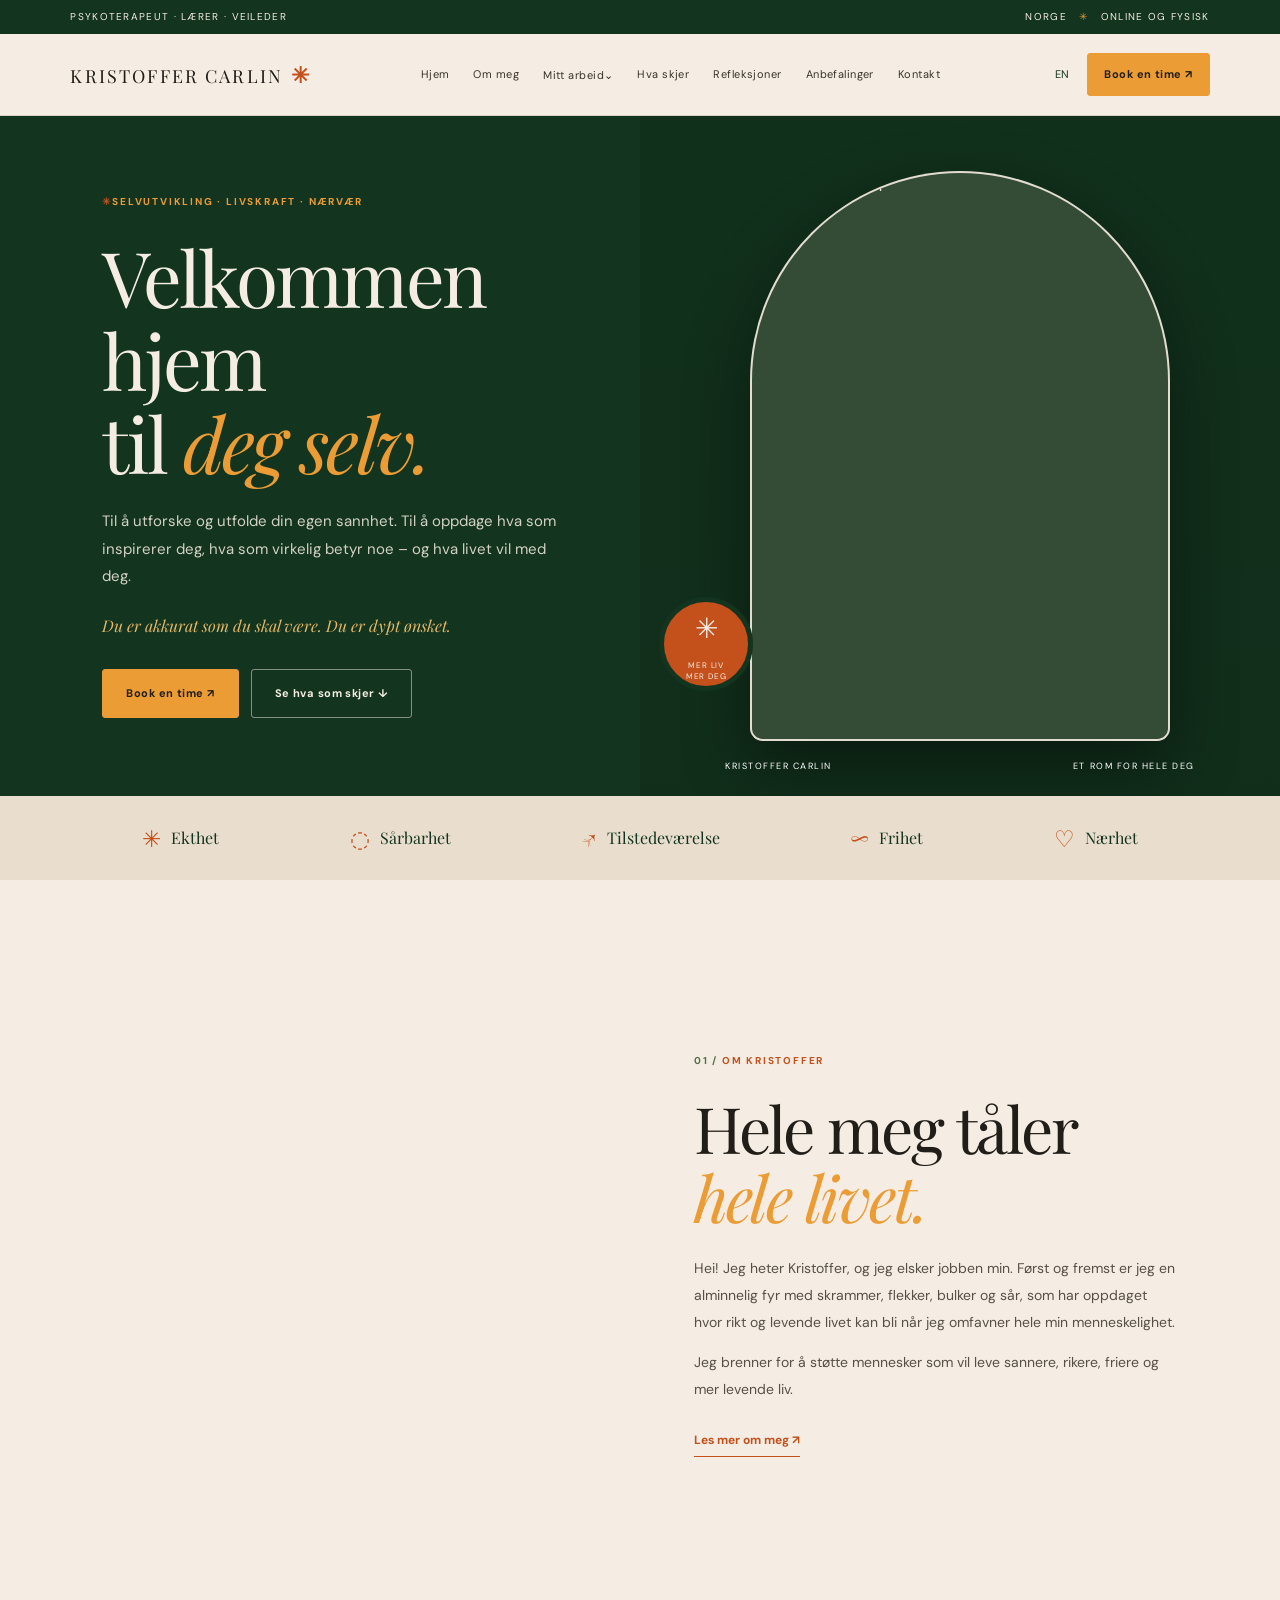
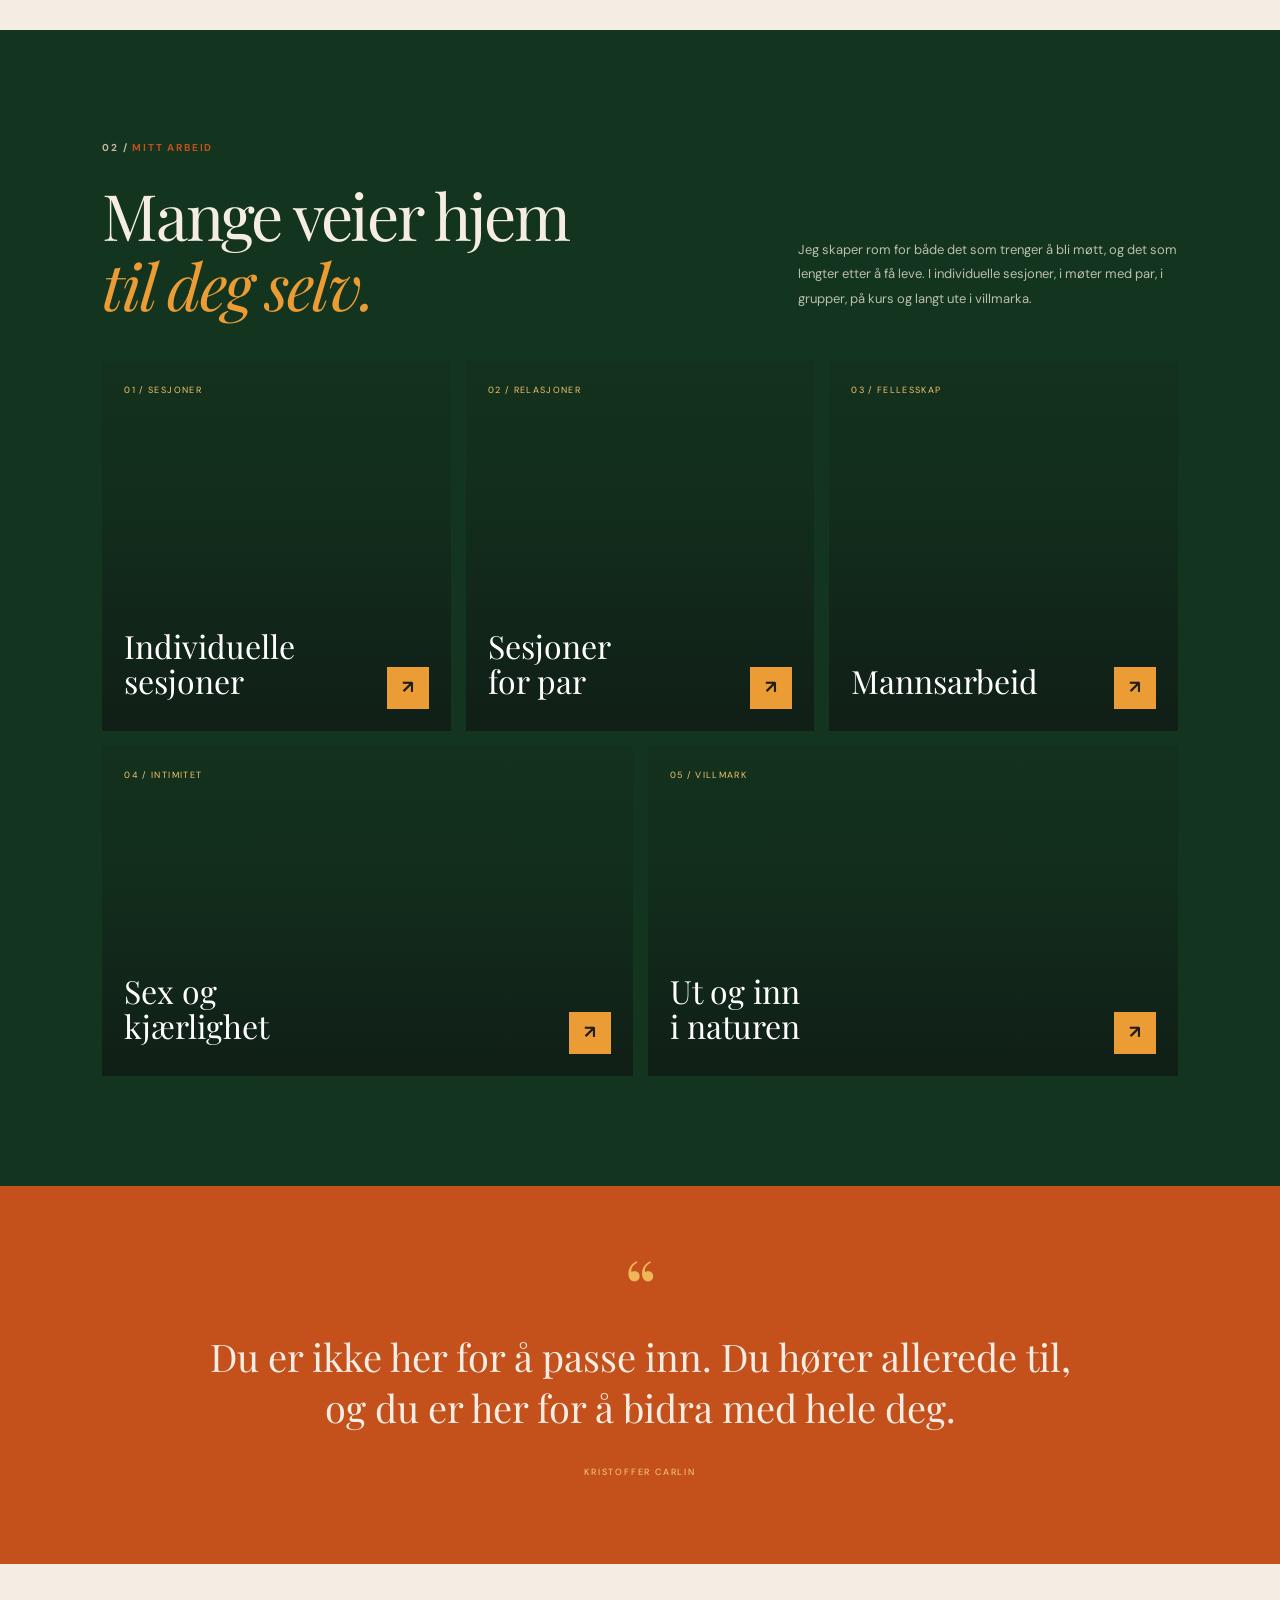
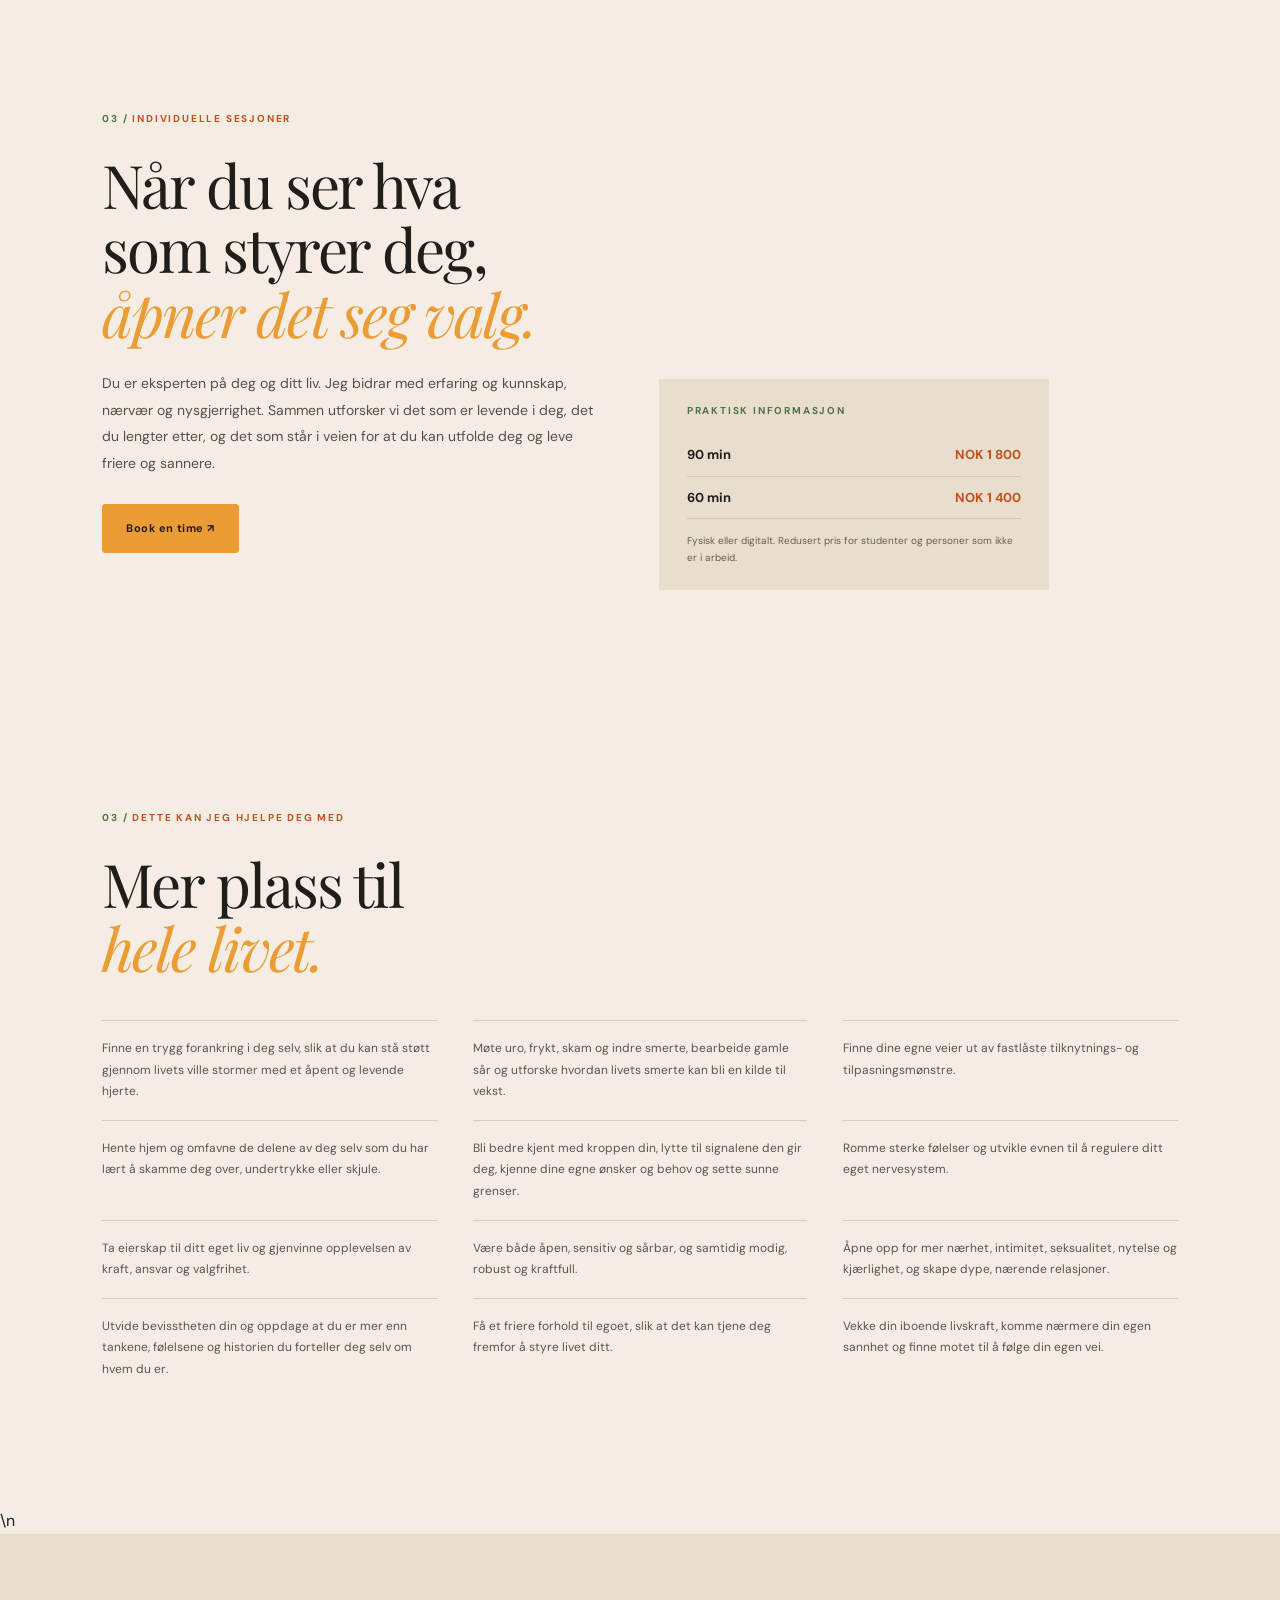
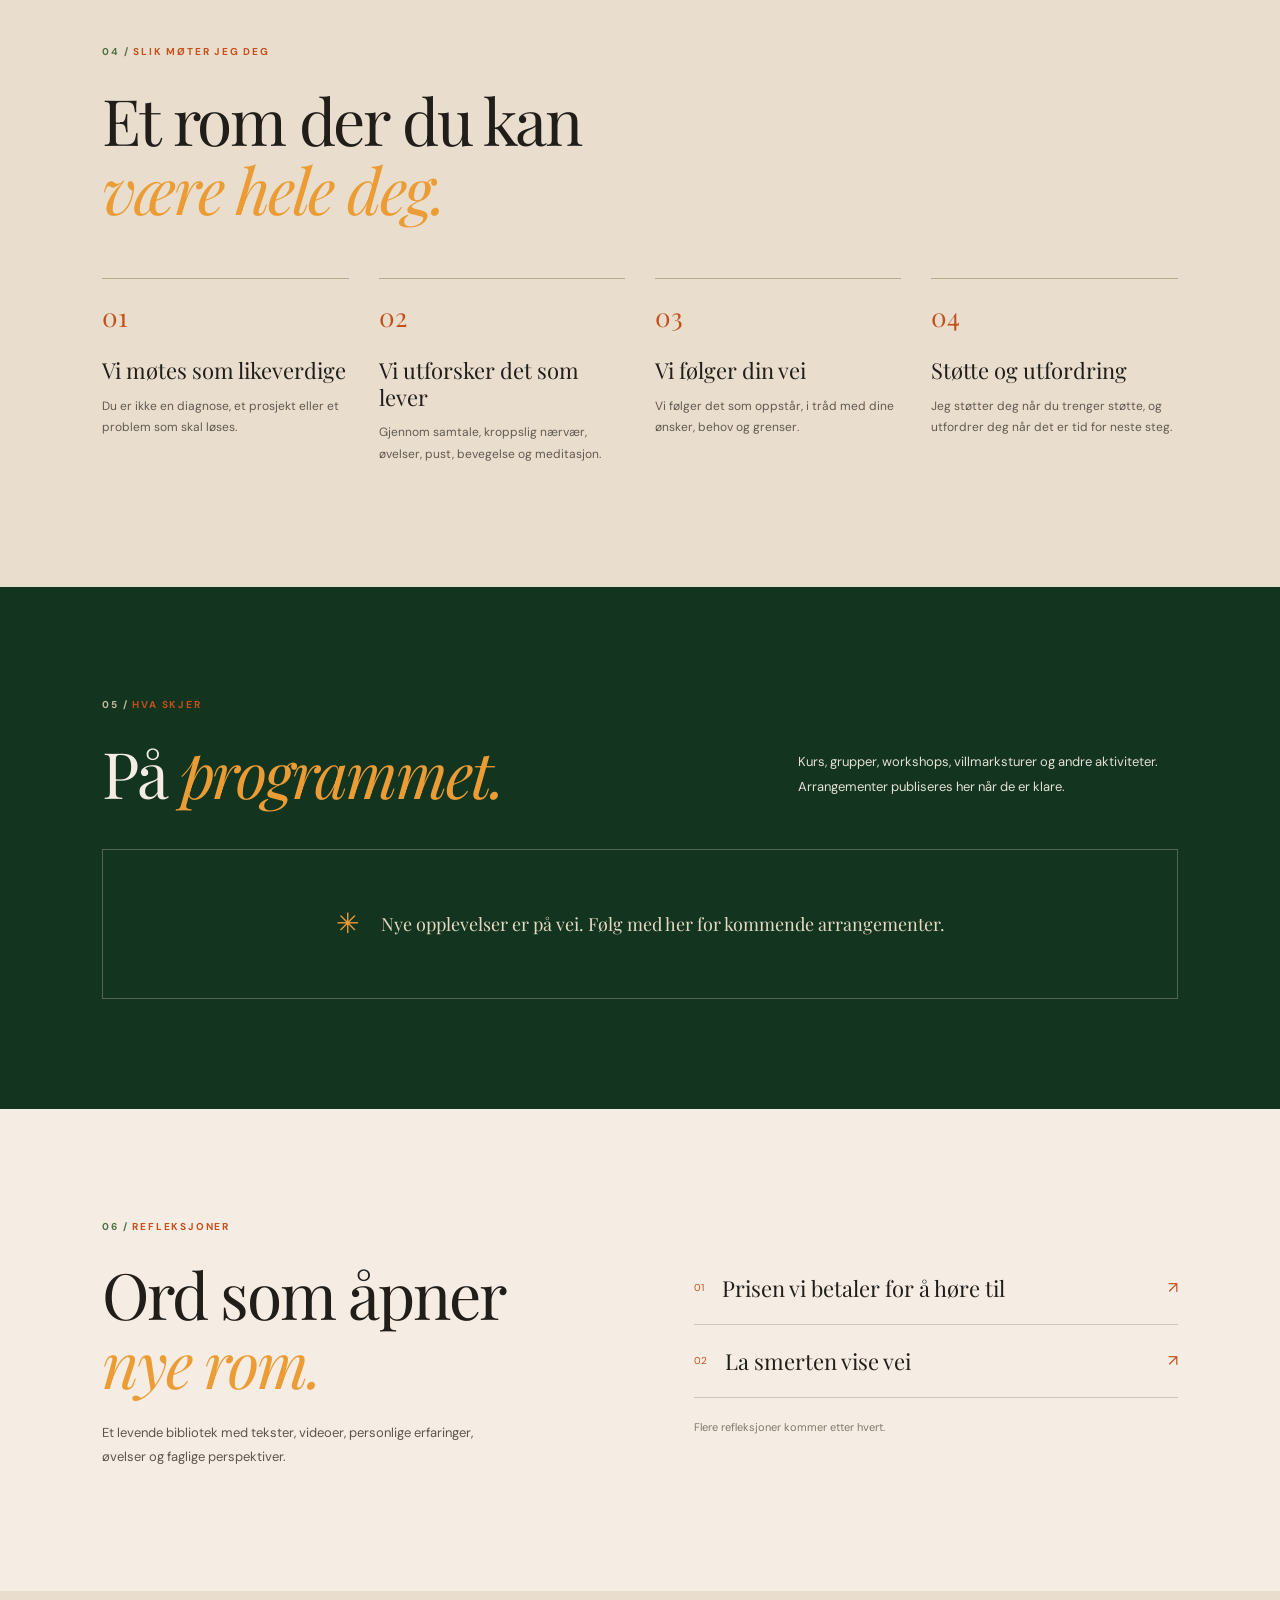
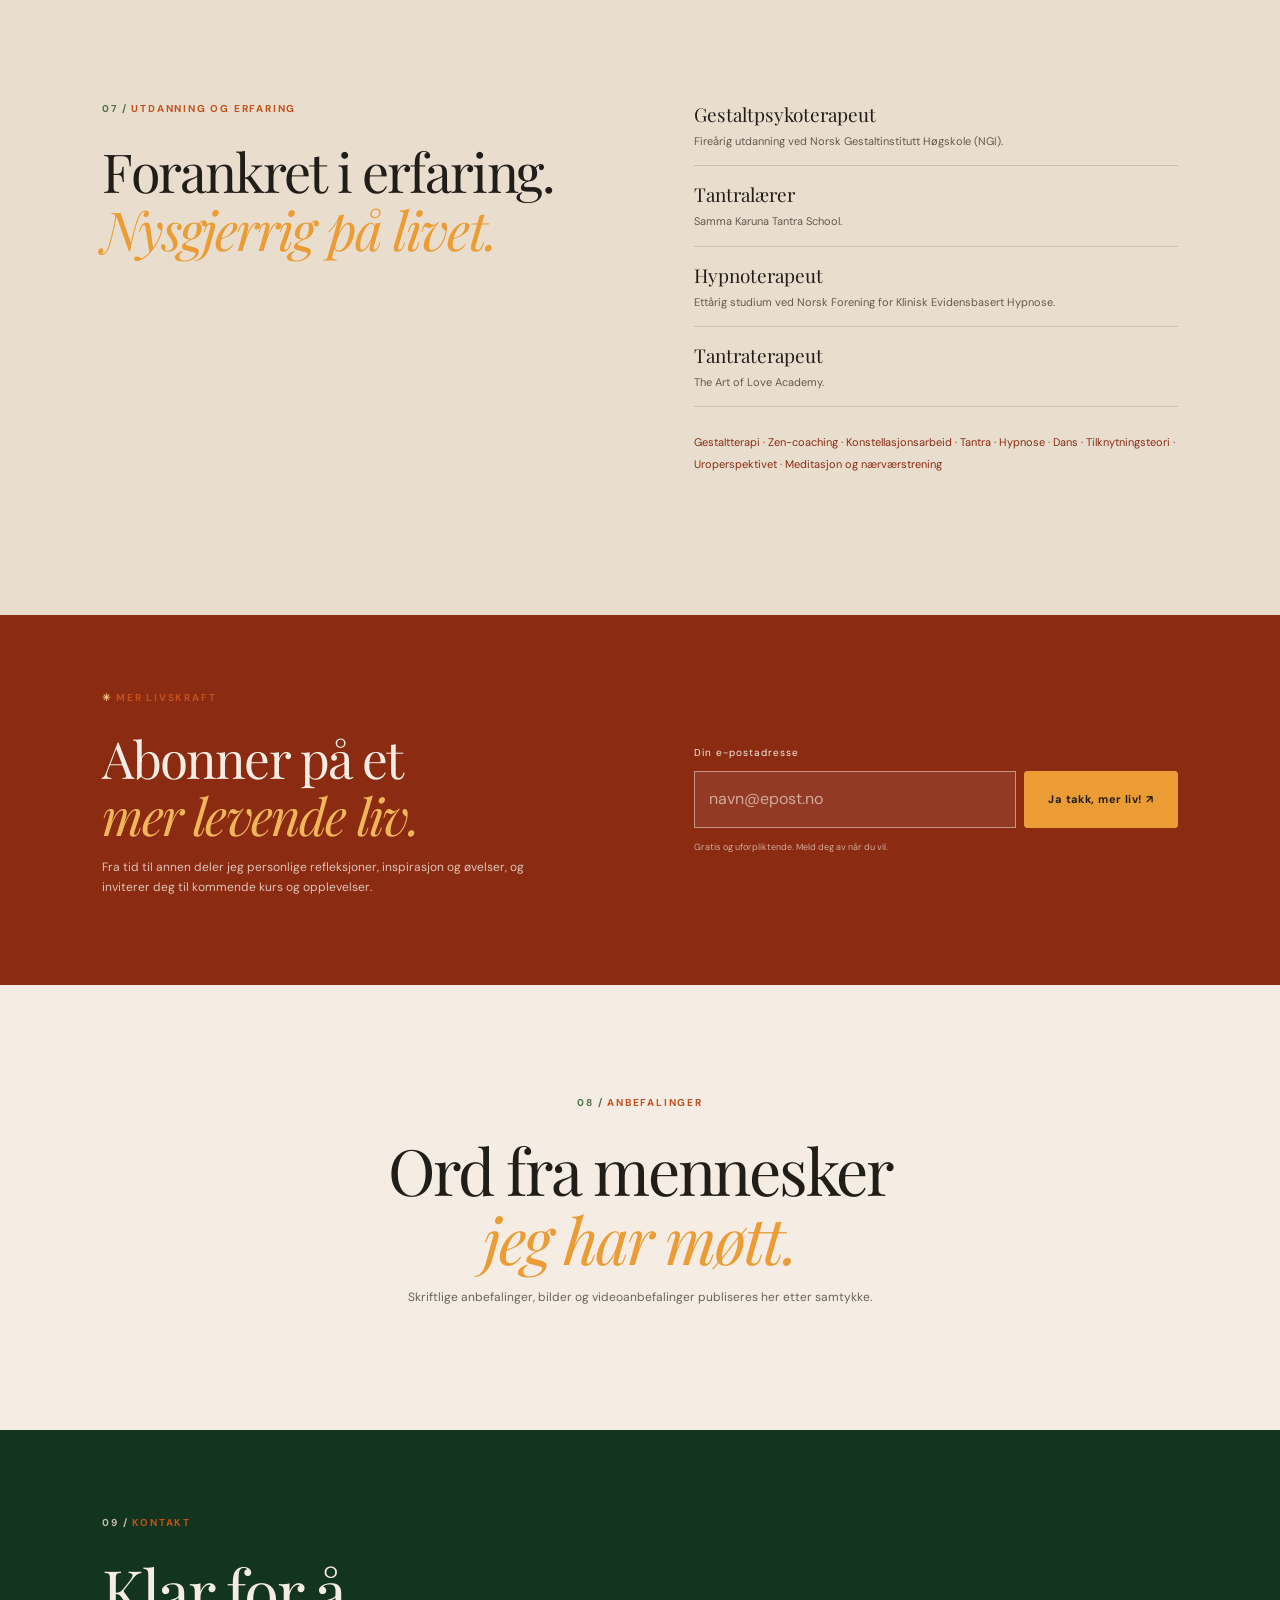
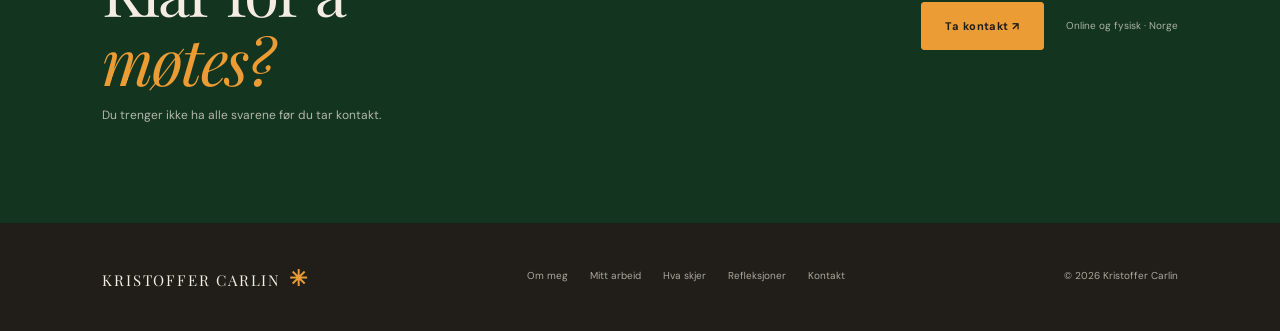
==== commit a607b773: "Point new branch preview to isolated v2 assets" ====
--- a/index.html
+++ b/index.html
@@ -7,7 +7,7 @@
 <title>Kristoffer Carlin — Velkommen hjem til deg selv</title>
 <link rel="preconnect" href="https://fonts.googleapis.com"><link rel="preconnect" href="https://fonts.gstatic.com" crossorigin>
 <link href="https://fonts.googleapis.com/css2?family=DM+Sans:wght@400;500;600;700&family=Playfair+Display:wght@400;500;600;700&display=swap" rel="stylesheet">
-<link rel="stylesheet" href="styles.css?v=joanna-forest-portrait-04">
+<link rel="stylesheet" href="styles.css?v=kristoffer-hero-v2-20261127">
 </head>
 <body>
 <div class="topline"><span data-no="Psykoterapeut · Lærer · Veileder" data-en="Psychotherapist · Teacher · Guide">Psykoterapeut · Lærer · Veileder</span><span class="topline-right">Norge <i>✳</i> Online og fysisk</span></div>
@@ -29,7 +29,7 @@
 <p class="hero-note" data-no="Du er akkurat som du skal være. Du er dypt ønsket." data-en="You are exactly as you’re meant to be. You are deeply wanted.">Du er akkurat som du skal være. Du er dypt ønsket.</p>
 <div class="hero-actions"><a class="btn" href="#individual" data-no="Book en time ↗" data-en="Book a session ↗">Book en time ↗</a><a class="btn btn-outline" href="#events" data-no="Se hva som skjer ↓" data-en="See what’s on ↓">Se hva som skjer ↓</a></div>
 </div>
-<div class="hero-visual"><div class="hero-portrait-wrap"><img class="hero-portrait" src="https://images.squarespace-cdn.com/content/v1/5fbe4e625bcb0228a27206f6/d194cfca-4292-4900-af7c-16e26bdc45c0/J_V%2B%28257%29.jpeg" alt="Kristoffer Carlin"></div><div class="hero-stamp">✳<small>MER LIV<br>MER DEG</small></div><div class="photo-caption"><span>KRISTOFFER CARLIN</span><span data-no="ET ROM FOR HELE DEG" data-en="A SPACE FOR ALL OF YOU">ET ROM FOR HELE DEG</span></div></div>
+<div class="hero-visual"><div class="hero-portrait-wrap"><img class="hero-portrait" src="https://images.squarespace-cdn.com/content/v1/5fbe4e625bcb0228a27206f6/d194cfca-4292-4900-af7c-16e26bdc45c0/J_V%2B%28257%29.jpeg?format=1000w" alt="Kristoffer Carlin" loading="eager" fetchpriority="high"></div><div class="hero-stamp">✳<small>MER LIV<br>MER DEG</small></div><div class="photo-caption"><span>KRISTOFFER CARLIN</span><span data-no="ET ROM FOR HELE DEG" data-en="A SPACE FOR ALL OF YOU">ET ROM FOR HELE DEG</span></div></div>
 </section>
 <section class="trustbar"><div><b>✳</b><span data-no="Ekthet" data-en="Authenticity">Ekthet</span></div><div><b>◌</b><span data-no="Sårbarhet" data-en="Vulnerability">Sårbarhet</span></div><div><b>↗</b><span data-no="Tilstedeværelse" data-en="Presence">Tilstedeværelse</span></div><div><b>∞</b><span data-no="Frihet" data-en="Freedom">Frihet</span></div><div><b>♡</b><span data-no="Nærhet" data-en="Intimacy">Nærhet</span></div></section>
 <section class="intro section" id="about"><div class="intro-image"></div><div class="intro-text"><p class="eyebrow">01 / <span data-no="OM KRISTOFFER" data-en="ABOUT KRISTOFFER">OM KRISTOFFER</span></p><h2 data-no="Hele meg tåler<br><em>hele livet.</em>" data-en="All of me can hold<br><em>all of life.</em>">Hele meg tåler<br><em>hele livet.</em></h2><p data-no="Hei! Jeg heter Kristoffer, og jeg elsker jobben min. Først og fremst er jeg en alminnelig fyr med skrammer, flekker, bulker og sår, som har oppdaget hvor rikt og levende livet kan bli når jeg omfavner hele min menneskelighet." data-en="Hi! I’m Kristoffer, and I love what I do. First and foremost, I’m a regular guy with a few scratches, stains, dents and scars. I’ve discovered how rich and alive life can be when I embrace all of my humanity.">Hei! Jeg heter Kristoffer, og jeg elsker jobben min. Først og fremst er jeg en alminnelig fyr med skrammer, flekker, bulker og sår, som har oppdaget hvor rikt og levende livet kan bli når jeg omfavner hele min menneskelighet.</p><p data-no="Jeg brenner for å støtte mennesker som vil leve sannere, rikere, friere og mer levende liv." data-en="I’m passionate about supporting people who want to live more honestly, more richly, more freely and more fully.">Jeg brenner for å støtte mennesker som vil leve sannere, rikere, friere og mer levende liv.</p><a class="textlink" href="#training" data-no="Les mer om meg ↗" data-en="More about me ↗">Les mer om meg ↗</a></div></section>
@@ -66,5 +66,5 @@
 <section class="contact"><div><p class="eyebrow">09 / <span data-no="KONTAKT" data-en="CONTACT">KONTAKT</span></p><h2 data-no="Klar for å<br><em>møtes?</em>" data-en="Ready to<br><em>meet?</em>">Klar for å<br><em>møtes?</em></h2><p data-no="Du trenger ikke ha alle svarene før du tar kontakt." data-en="You don’t need to have all the answers before reaching out.">Du trenger ikke ha alle svarene før du tar kontakt.</p></div><div class="contact-cta"><a class="btn" href="mailto:">Ta kontakt ↗</a><span data-no="Online og fysisk · Norge" data-en="Online and in person · Norway">Online og fysisk · Norge</span></div></section>
 </main>
 <footer><a class="logo" href="#home">KRISTOFFER <span>CARLIN</span><b>✳</b></a><div class="footer-links"><a href="#about">Om meg</a><a href="#work">Mitt arbeid</a><a href="#events">Hva skjer</a><a href="#reflections">Refleksjoner</a><a href="#contact">Kontakt</a></div><small>© <span id="year"></span> Kristoffer Carlin</small></footer>
-<script src="app.js?v=joanna-forest-portrait-04" defer></script>
+<script src="app.js?v=kristoffer-hero-v2-20261127" defer></script>
 </body></html>
--- a/styles.css
+++ b/styles.css
@@ -47,3 +47,12 @@
  .hero-visual .photo-caption{bottom:25px!important}
  .hero-stamp{left:4%!important;bottom:55px!important}
 }
+
+/* v2 hard override: right panel always shows the portrait over the forest background */
+.hero{display:grid!important;grid-template-columns:1fr 1fr!important;min-height:680px!important;padding:0!important;background:var(--forest)!important}
+.hero-copy{grid-column:1!important;grid-row:1!important;align-self:center!important}
+.hero-visual{grid-column:2!important;grid-row:1!important;position:relative!important;display:flex!important;align-items:center!important;justify-content:center!important;min-height:680px!important;overflow:hidden!important;isolation:isolate!important;background:transparent!important}
+.hero-visual:before{content:""!important;position:absolute!important;inset:0!important;z-index:-1!important;background:linear-gradient(rgba(10,31,18,.18),rgba(10,31,18,.28)),url("https://images.unsplash.com/photo-1448375240586-882707db888b?auto=format&fit=crop&w=1800&q=90") center/cover no-repeat!important}
+.hero-portrait-wrap{display:block!important;position:relative!important;z-index:2!important;width:min(82%,490px)!important;height:570px!important;min-height:430px!important;opacity:1!important;visibility:visible!important;overflow:hidden!important;border:2px solid rgba(245,237,227,.9)!important;border-radius:230px 230px 14px 14px!important;box-shadow:0 25px 65px rgba(0,0,0,.42)!important}
+.hero-portrait{display:block!important;visibility:visible!important;opacity:1!important;width:100%!important;height:100%!important;object-fit:cover!important;object-position:center 25%!important}
+@media(max-width:760px){.hero{grid-template-columns:1fr!important}.hero-copy{grid-column:1!important;grid-row:1!important}.hero-visual{grid-column:1!important;grid-row:2!important;min-height:550px!important}.hero-portrait-wrap{width:min(86%,420px)!important;height:460px!important;min-height:0!important}}
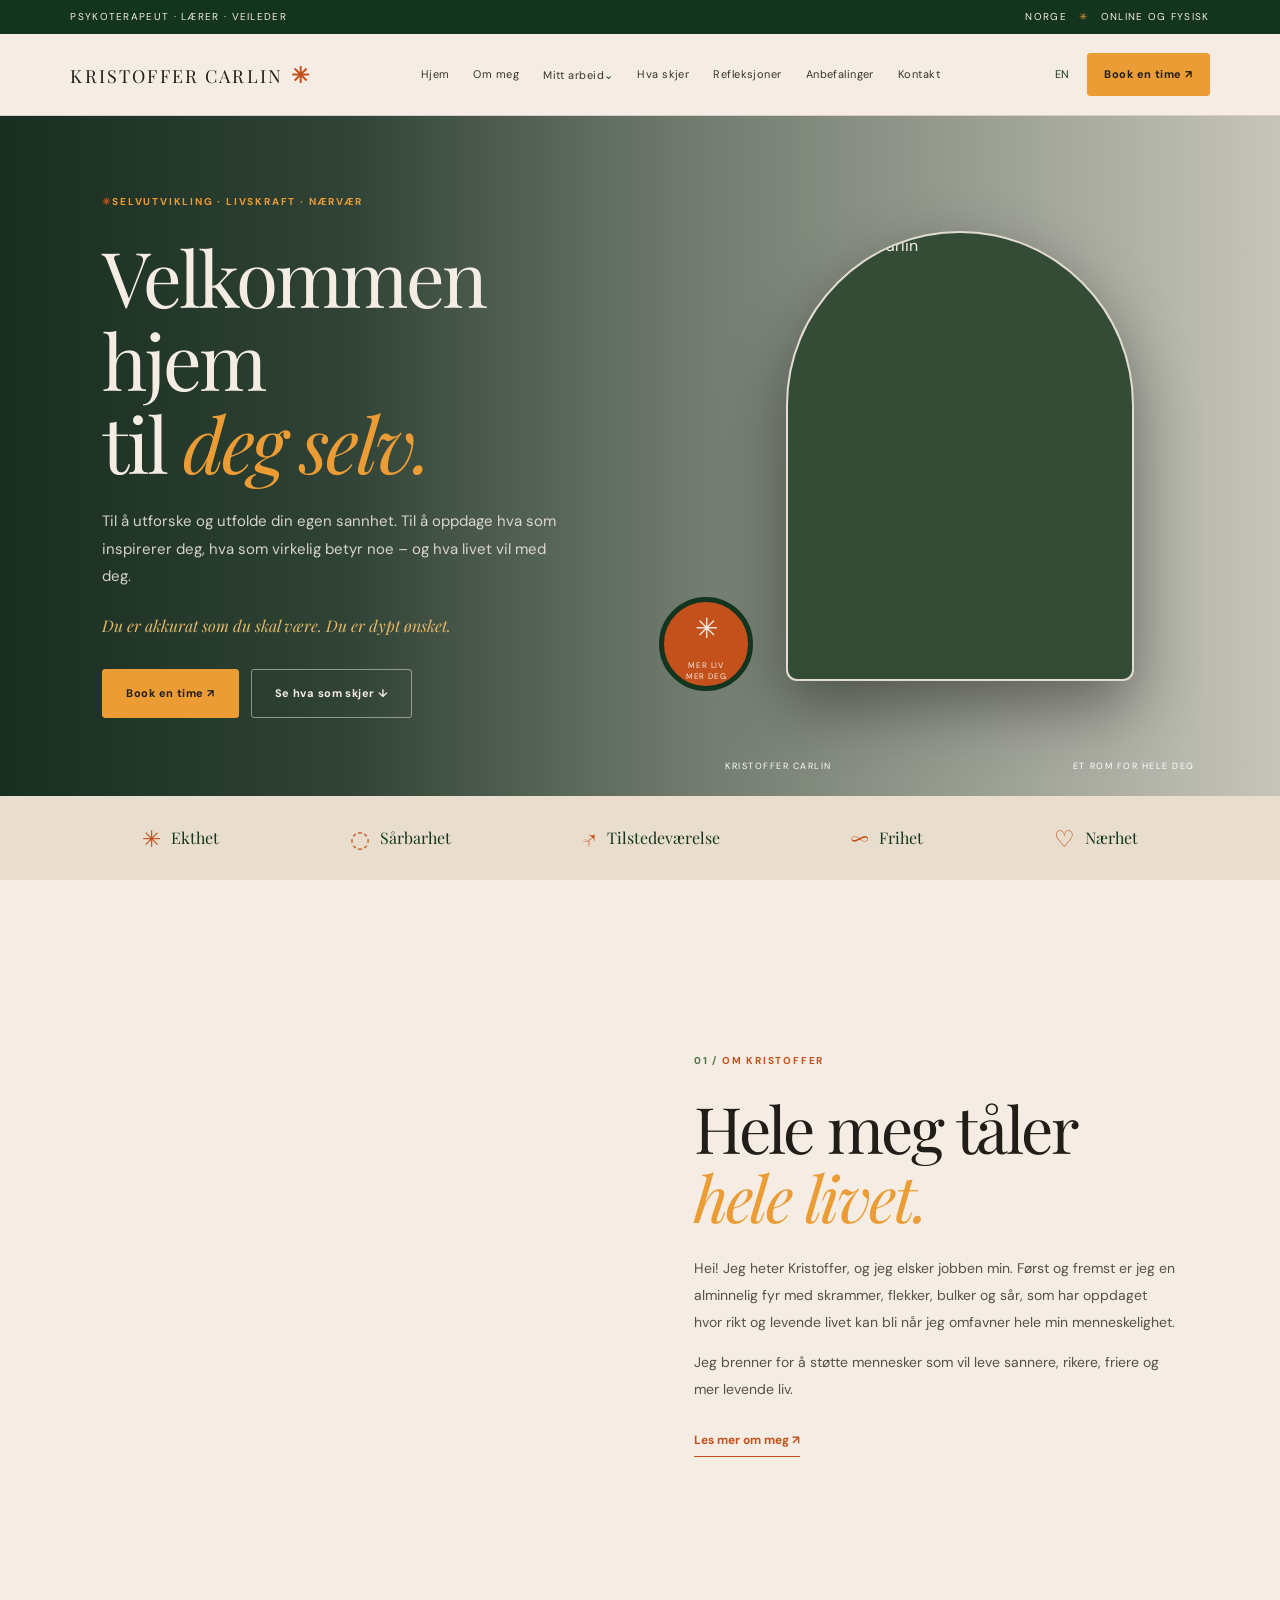
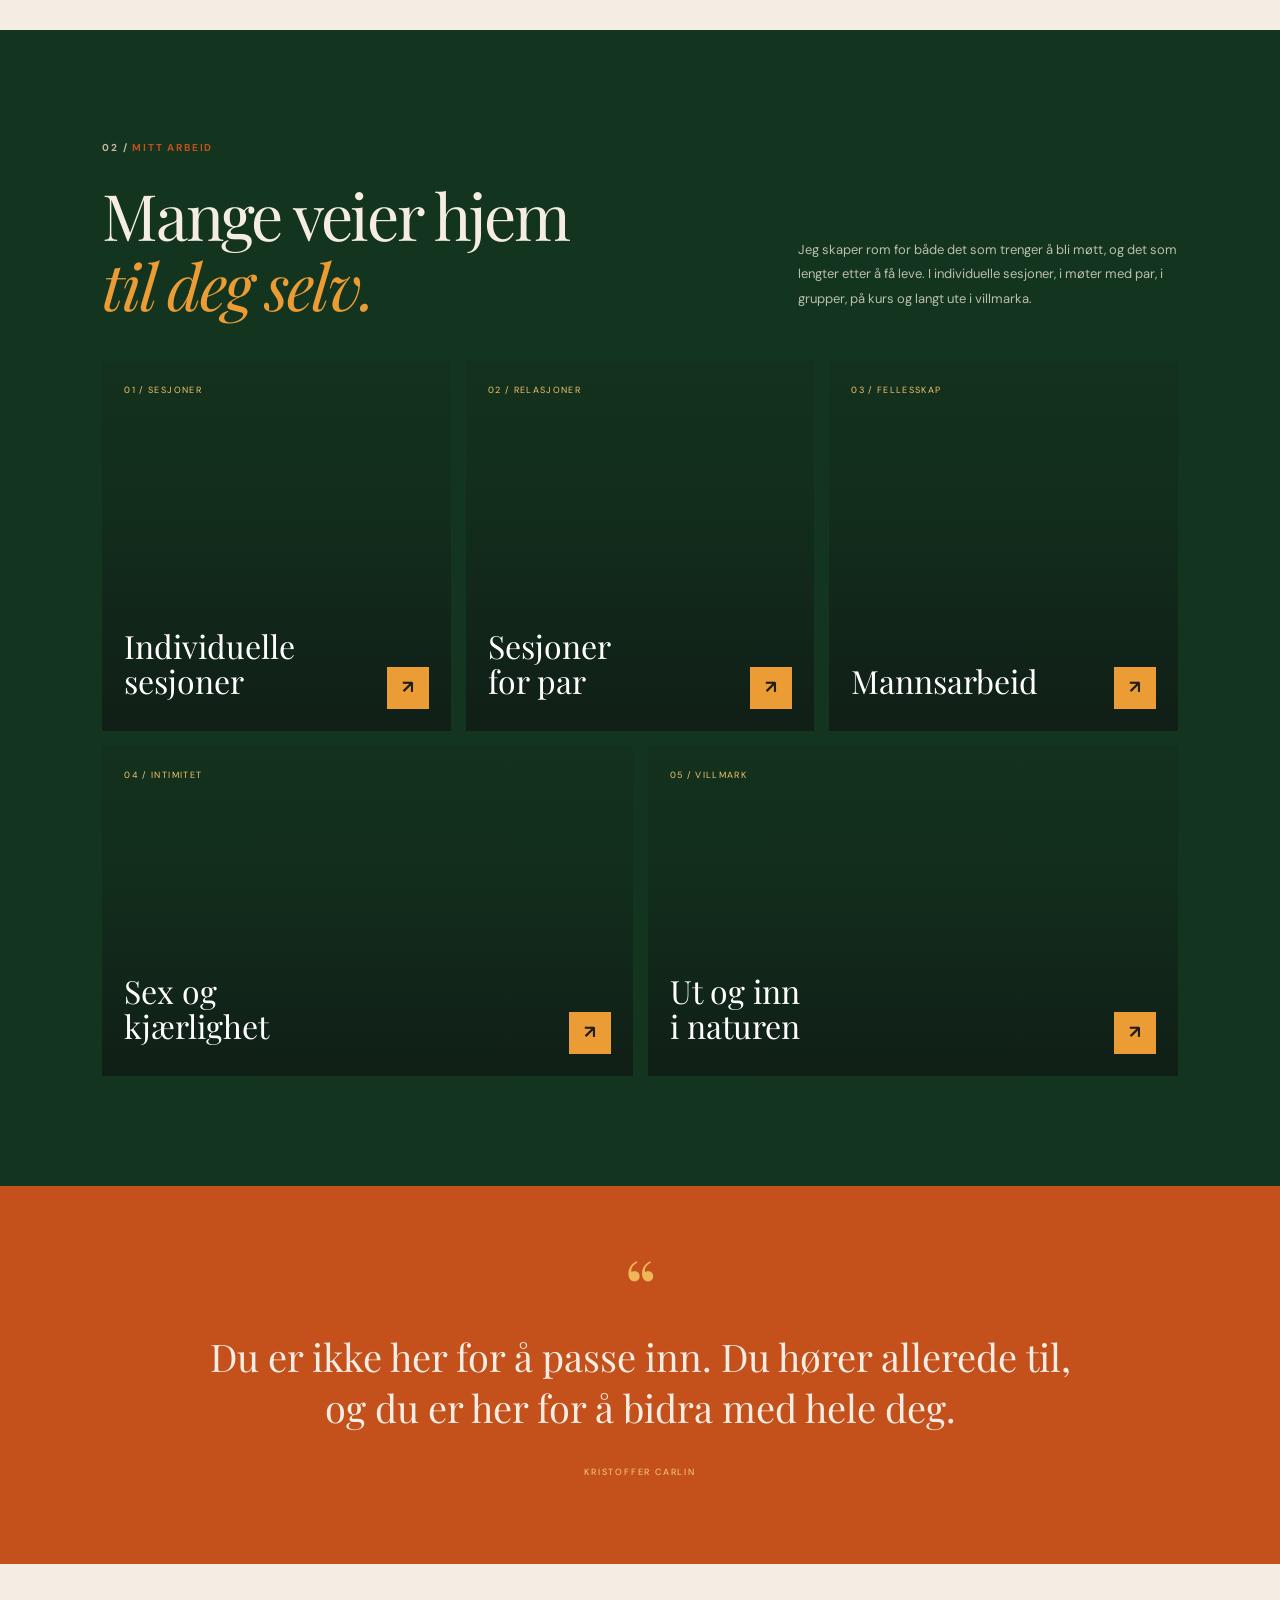
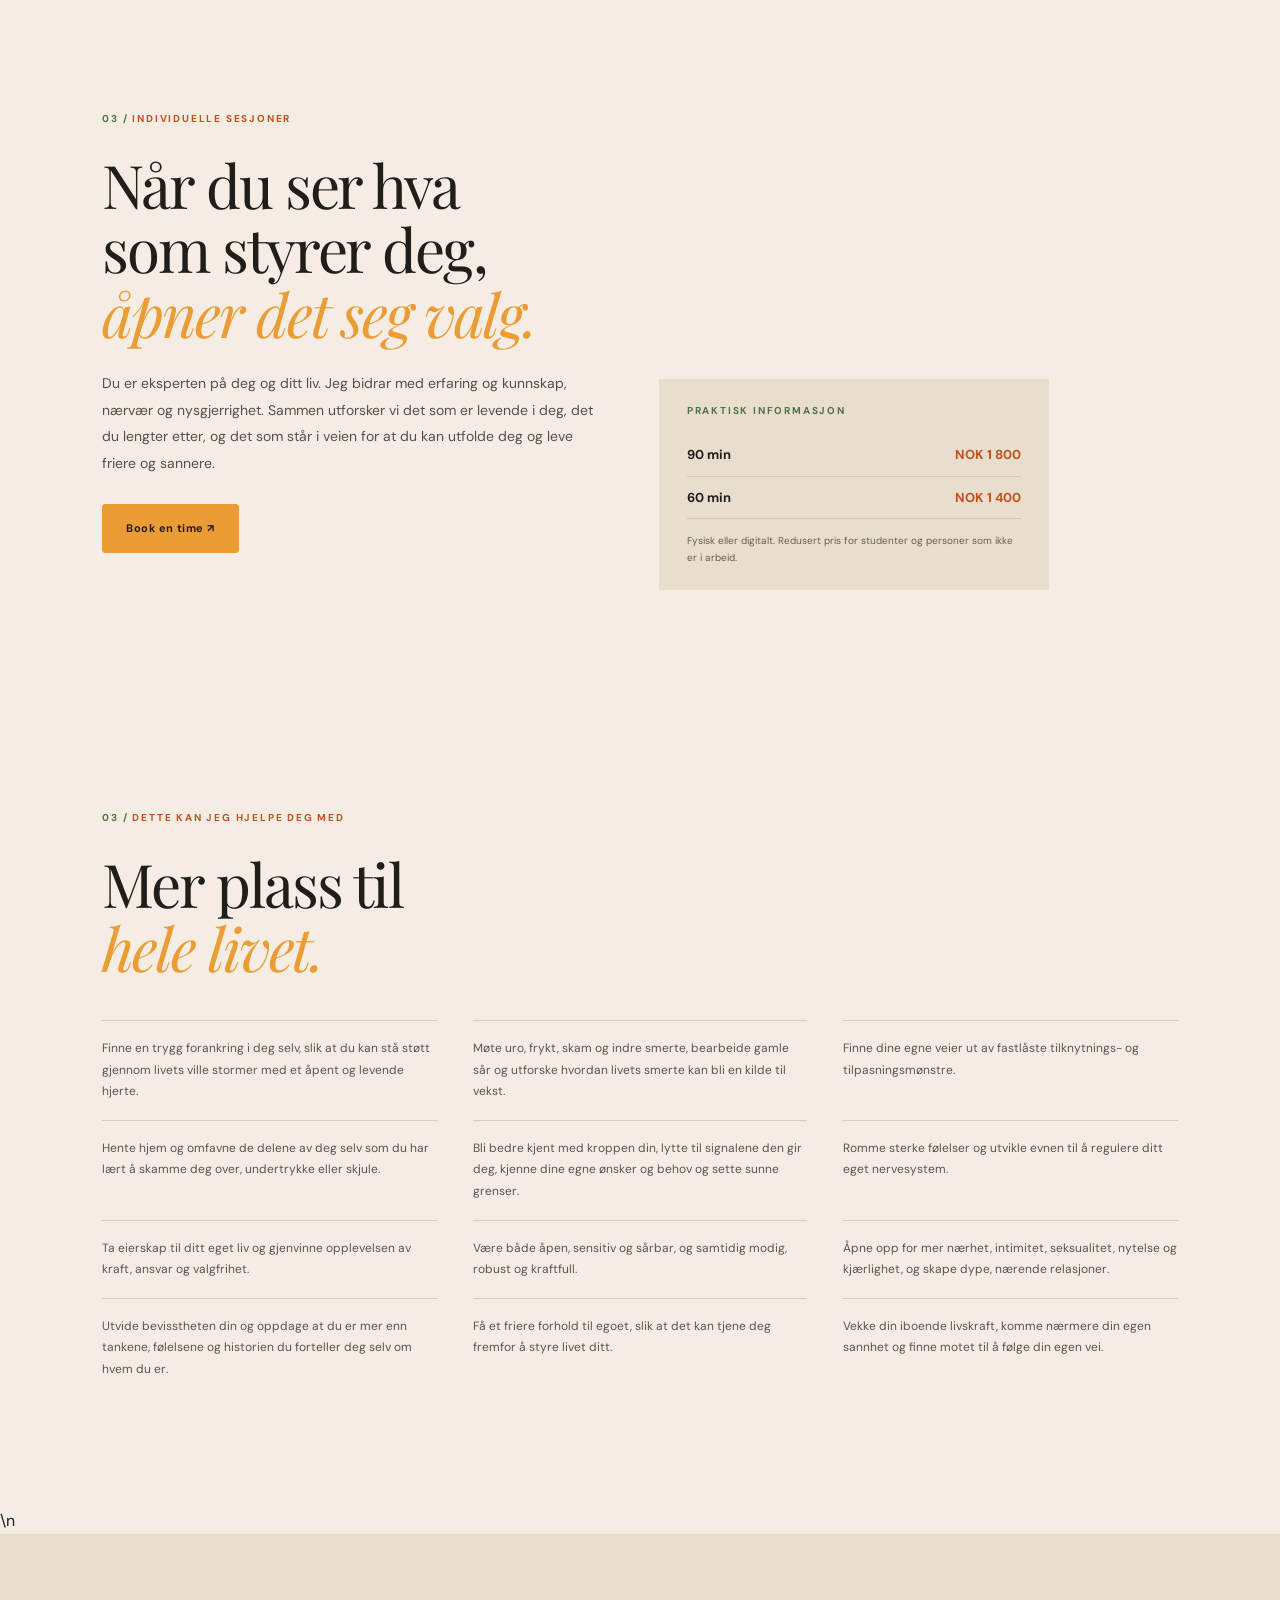
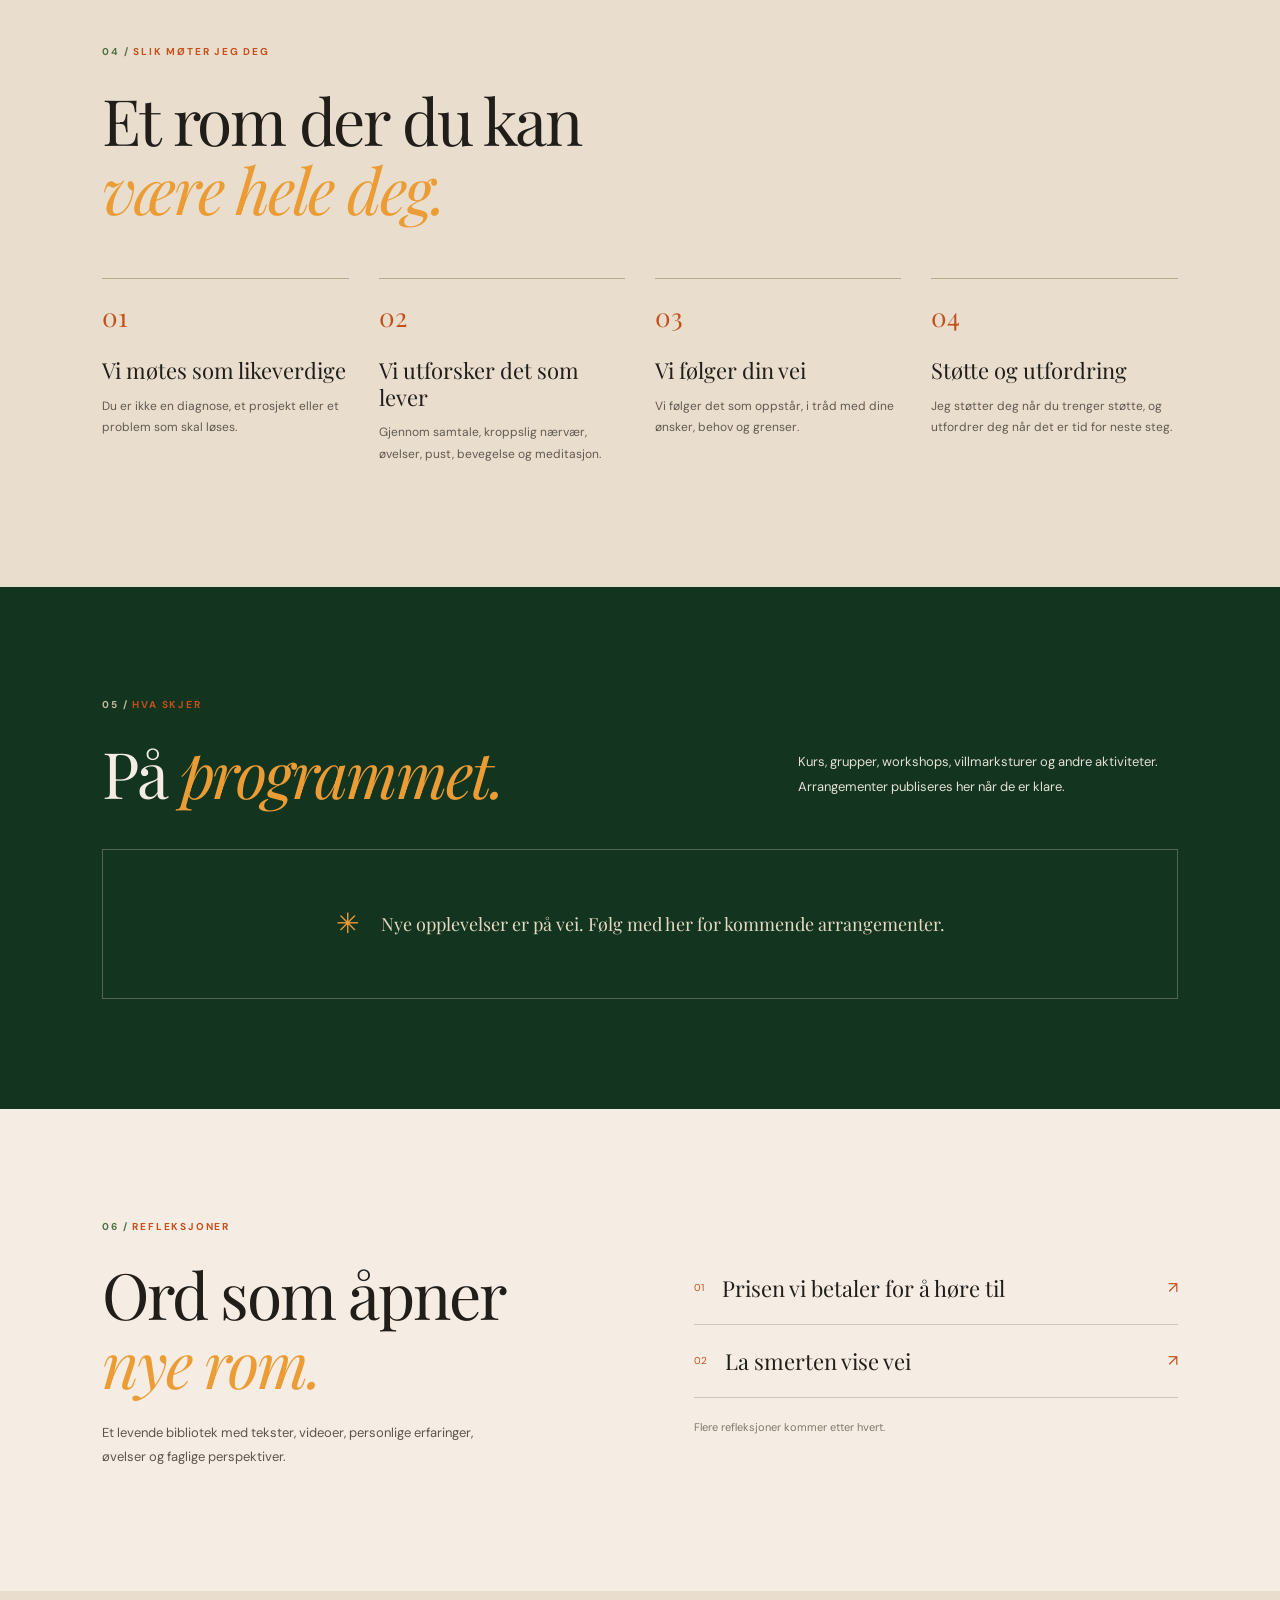
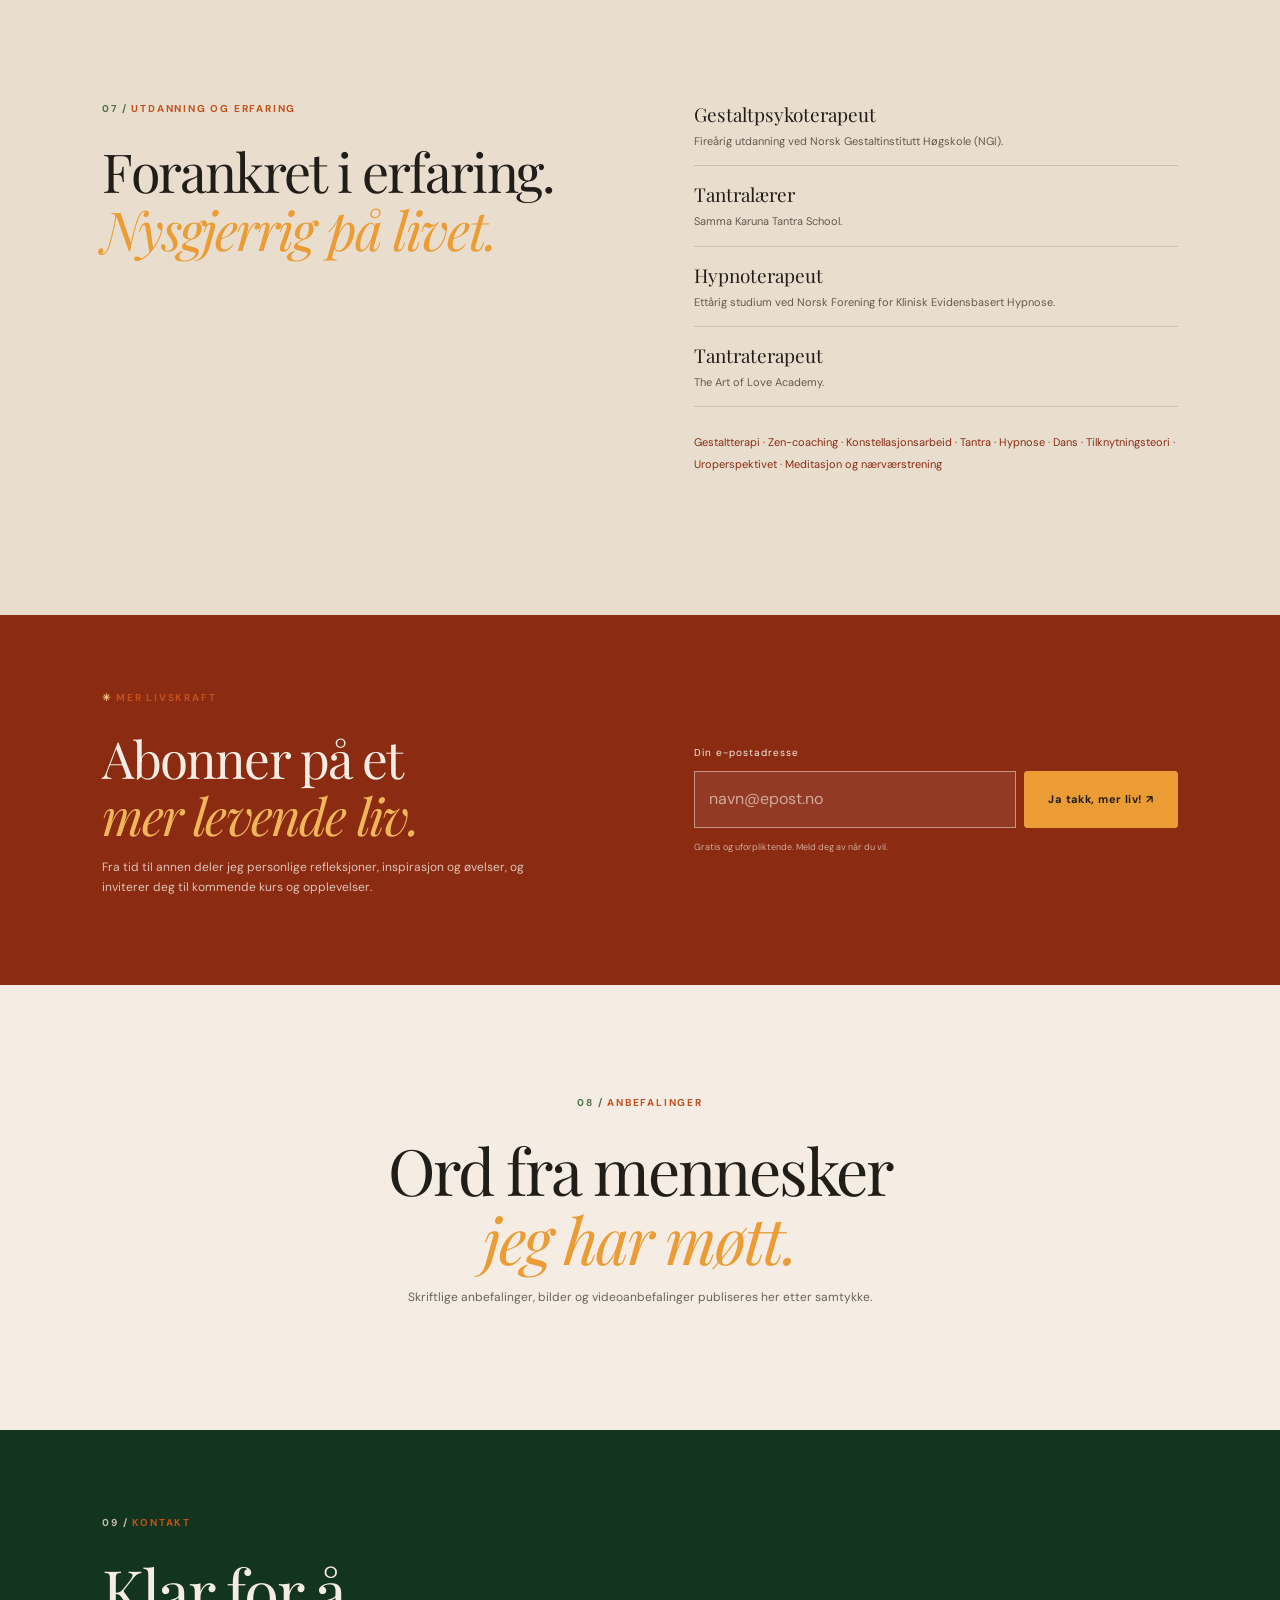
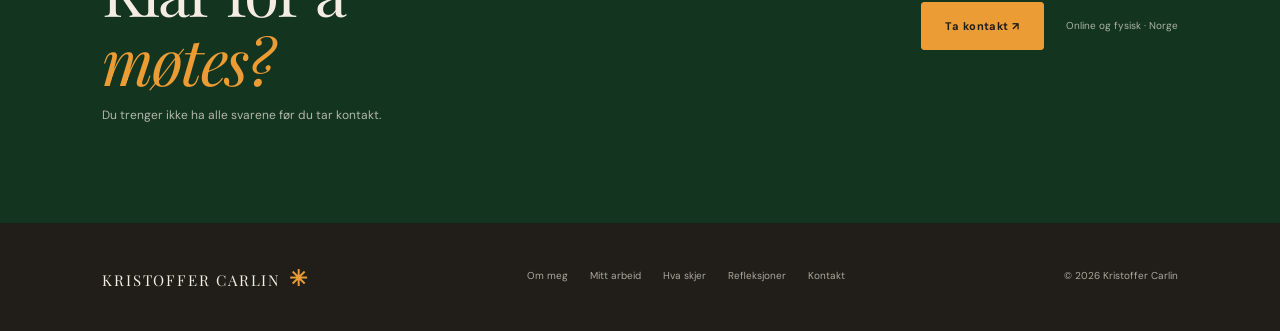
==== commit 6c48fffb: "Refresh preview assets for full-width forest fade" ====
--- a/index.html
+++ b/index.html
@@ -7,7 +7,7 @@
 <title>Kristoffer Carlin — Velkommen hjem til deg selv</title>
 <link rel="preconnect" href="https://fonts.googleapis.com"><link rel="preconnect" href="https://fonts.gstatic.com" crossorigin>
 <link href="https://fonts.googleapis.com/css2?family=DM+Sans:wght@400;500;600;700&family=Playfair+Display:wght@400;500;600;700&display=swap" rel="stylesheet">
-<link rel="stylesheet" href="styles.css?v=kristoffer-hero-v2-20261127">
+<link rel="stylesheet" href="styles.css?v=kristoffer-hero-v3-forest-fade">
 </head>
 <body>
 <div class="topline"><span data-no="Psykoterapeut · Lærer · Veileder" data-en="Psychotherapist · Teacher · Guide">Psykoterapeut · Lærer · Veileder</span><span class="topline-right">Norge <i>✳</i> Online og fysisk</span></div>
@@ -66,5 +66,5 @@
 <section class="contact"><div><p class="eyebrow">09 / <span data-no="KONTAKT" data-en="CONTACT">KONTAKT</span></p><h2 data-no="Klar for å<br><em>møtes?</em>" data-en="Ready to<br><em>meet?</em>">Klar for å<br><em>møtes?</em></h2><p data-no="Du trenger ikke ha alle svarene før du tar kontakt." data-en="You don’t need to have all the answers before reaching out.">Du trenger ikke ha alle svarene før du tar kontakt.</p></div><div class="contact-cta"><a class="btn" href="mailto:">Ta kontakt ↗</a><span data-no="Online og fysisk · Norge" data-en="Online and in person · Norway">Online og fysisk · Norge</span></div></section>
 </main>
 <footer><a class="logo" href="#home">KRISTOFFER <span>CARLIN</span><b>✳</b></a><div class="footer-links"><a href="#about">Om meg</a><a href="#work">Mitt arbeid</a><a href="#events">Hva skjer</a><a href="#reflections">Refleksjoner</a><a href="#contact">Kontakt</a></div><small>© <span id="year"></span> Kristoffer Carlin</small></footer>
-<script src="app.js?v=kristoffer-hero-v2-20261127" defer></script>
+<script src="app.js?v=kristoffer-hero-v3-forest-fade" defer></script>
 </body></html>
--- a/styles.css
+++ b/styles.css
@@ -56,3 +56,32 @@
 .hero-portrait-wrap{display:block!important;position:relative!important;z-index:2!important;width:min(82%,490px)!important;height:570px!important;min-height:430px!important;opacity:1!important;visibility:visible!important;overflow:hidden!important;border:2px solid rgba(245,237,227,.9)!important;border-radius:230px 230px 14px 14px!important;box-shadow:0 25px 65px rgba(0,0,0,.42)!important}
 .hero-portrait{display:block!important;visibility:visible!important;opacity:1!important;width:100%!important;height:100%!important;object-fit:cover!important;object-position:center 25%!important}
 @media(max-width:760px){.hero{grid-template-columns:1fr!important}.hero-copy{grid-column:1!important;grid-row:1!important}.hero-visual{grid-column:1!important;grid-row:2!important;min-height:550px!important}.hero-portrait-wrap{width:min(86%,420px)!important;height:460px!important;min-height:0!important}}
+
+
+/* V3 refinement: forest spans the complete hero and softly fades behind the copy */
+.hero{
+  background:
+    linear-gradient(90deg,
+      rgba(10,34,20,.94) 0%,
+      rgba(10,34,20,.84) 27%,
+      rgba(10,34,20,.58) 52%,
+      rgba(10,34,20,.20) 100%),
+    url("https://images.unsplash.com/photo-1448375240586-882707db888b?auto=format&fit=crop&w=2400&q=90")
+    center 48%/cover no-repeat!important;
+}
+.hero-visual:before{display:none!important}
+.hero-portrait-wrap{
+  width:min(68%,370px)!important;
+  height:450px!important;
+  min-height:0!important;
+  border-radius:190px 190px 12px 12px!important;
+}
+@media(max-width:760px){
+ .hero{
+   background:
+     linear-gradient(180deg,rgba(10,34,20,.90) 0%,rgba(10,34,20,.65) 52%,rgba(10,34,20,.25) 100%),
+     url("https://images.unsplash.com/photo-1448375240586-882707db888b?auto=format&fit=crop&w=1400&q=90")
+     center/cover no-repeat!important;
+ }
+ .hero-portrait-wrap{width:min(72%,340px)!important;height:420px!important}
+}
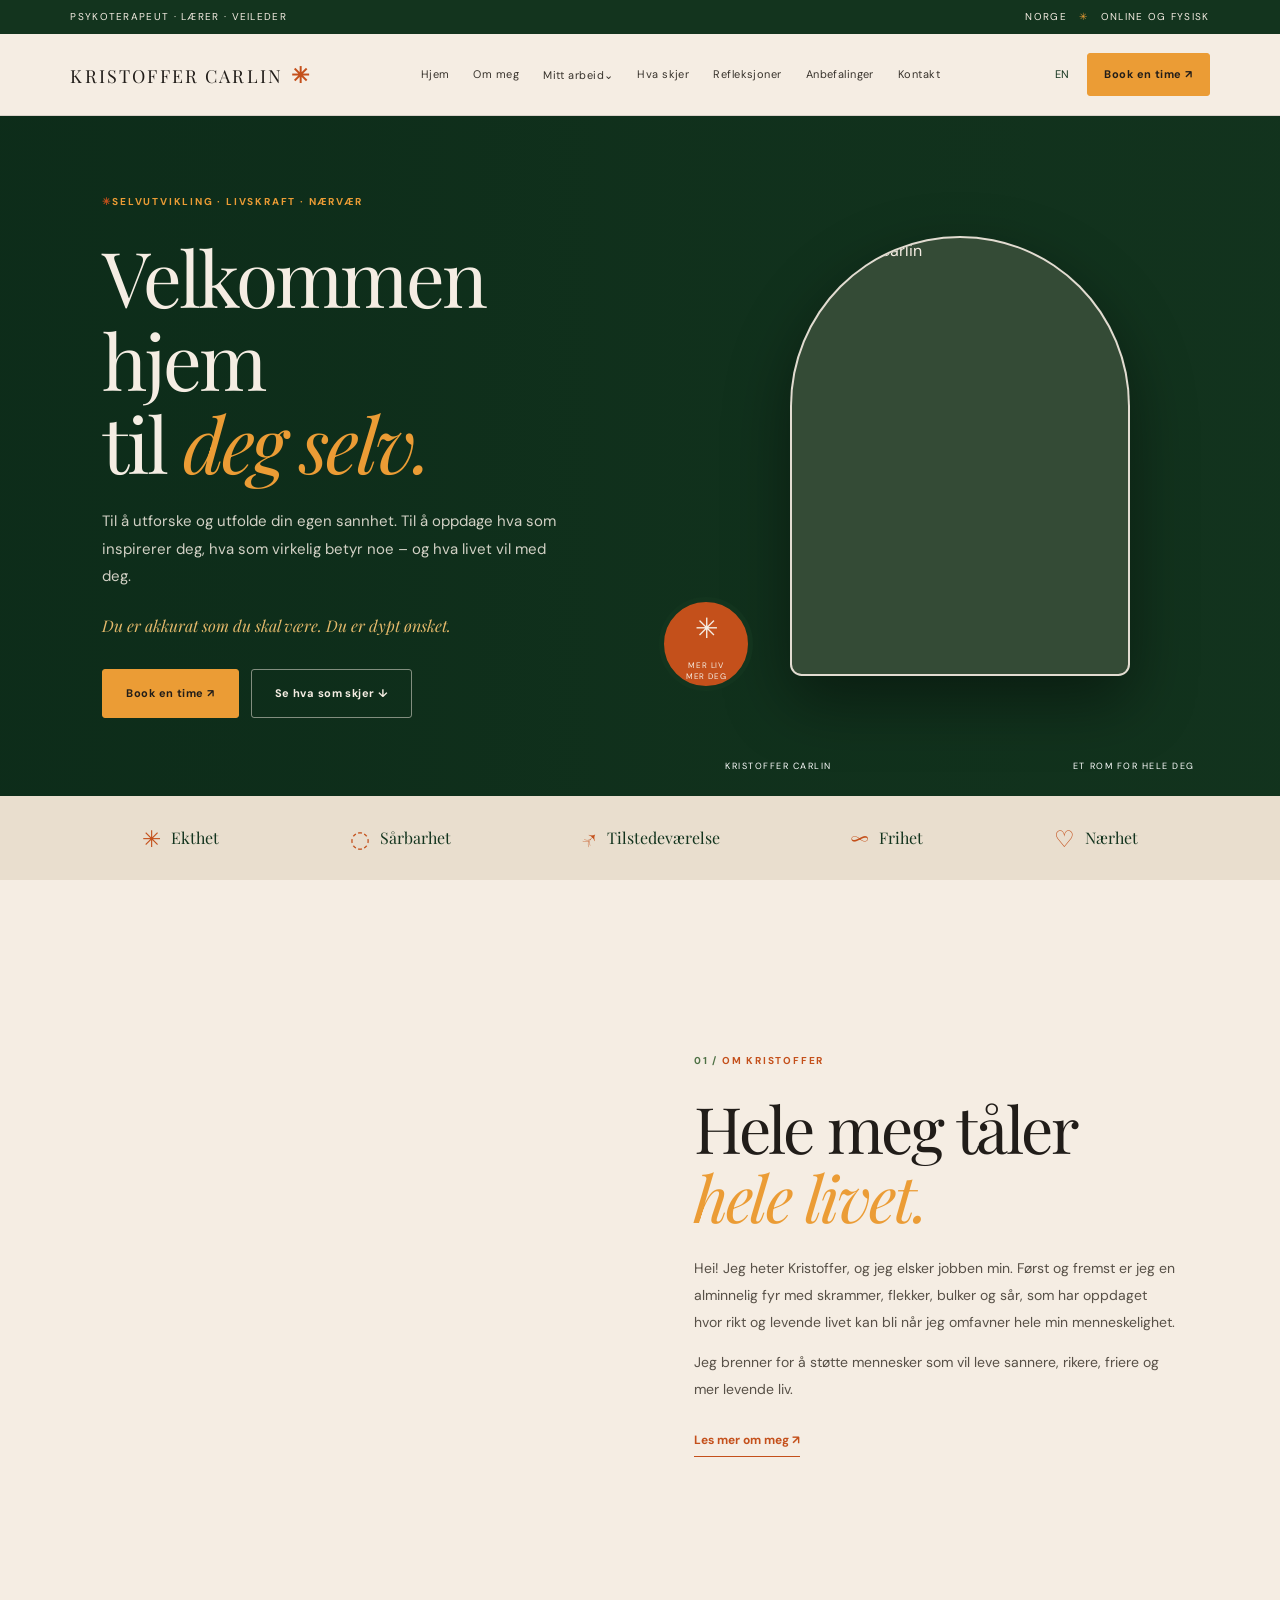
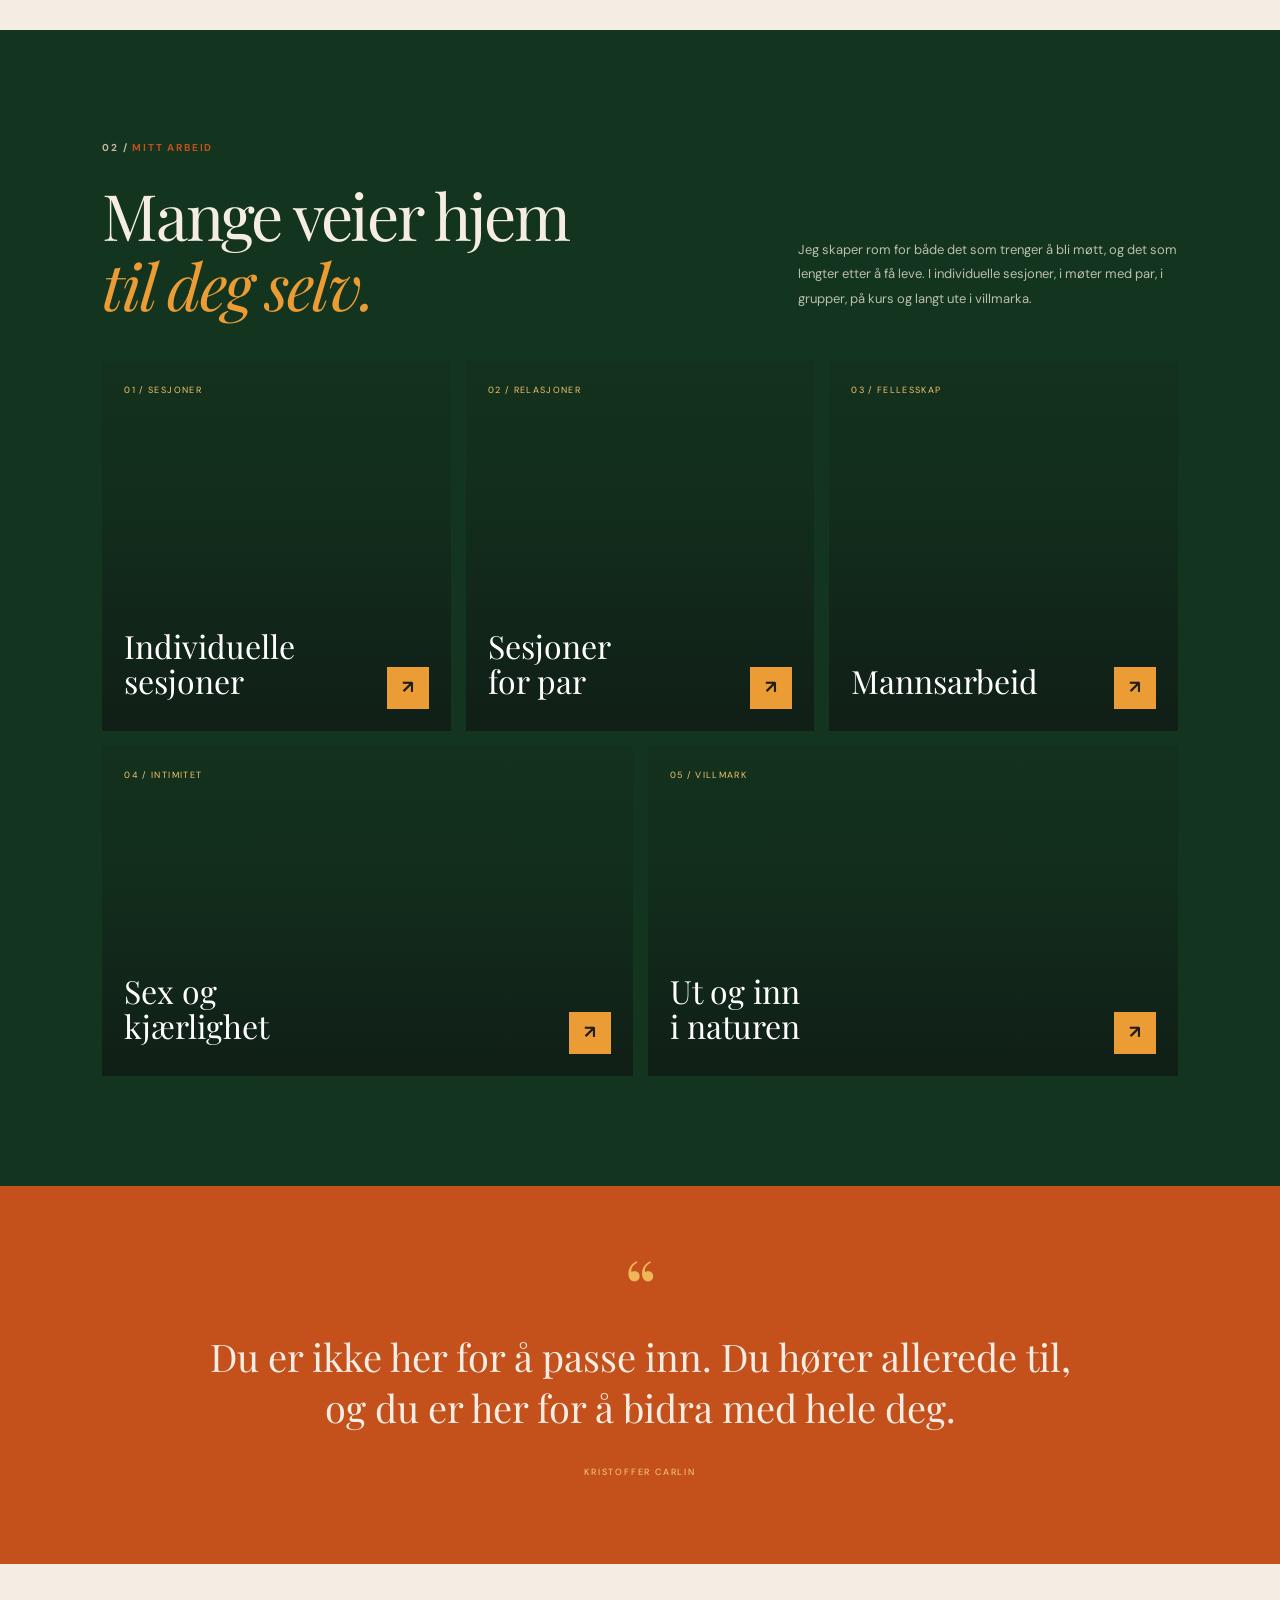
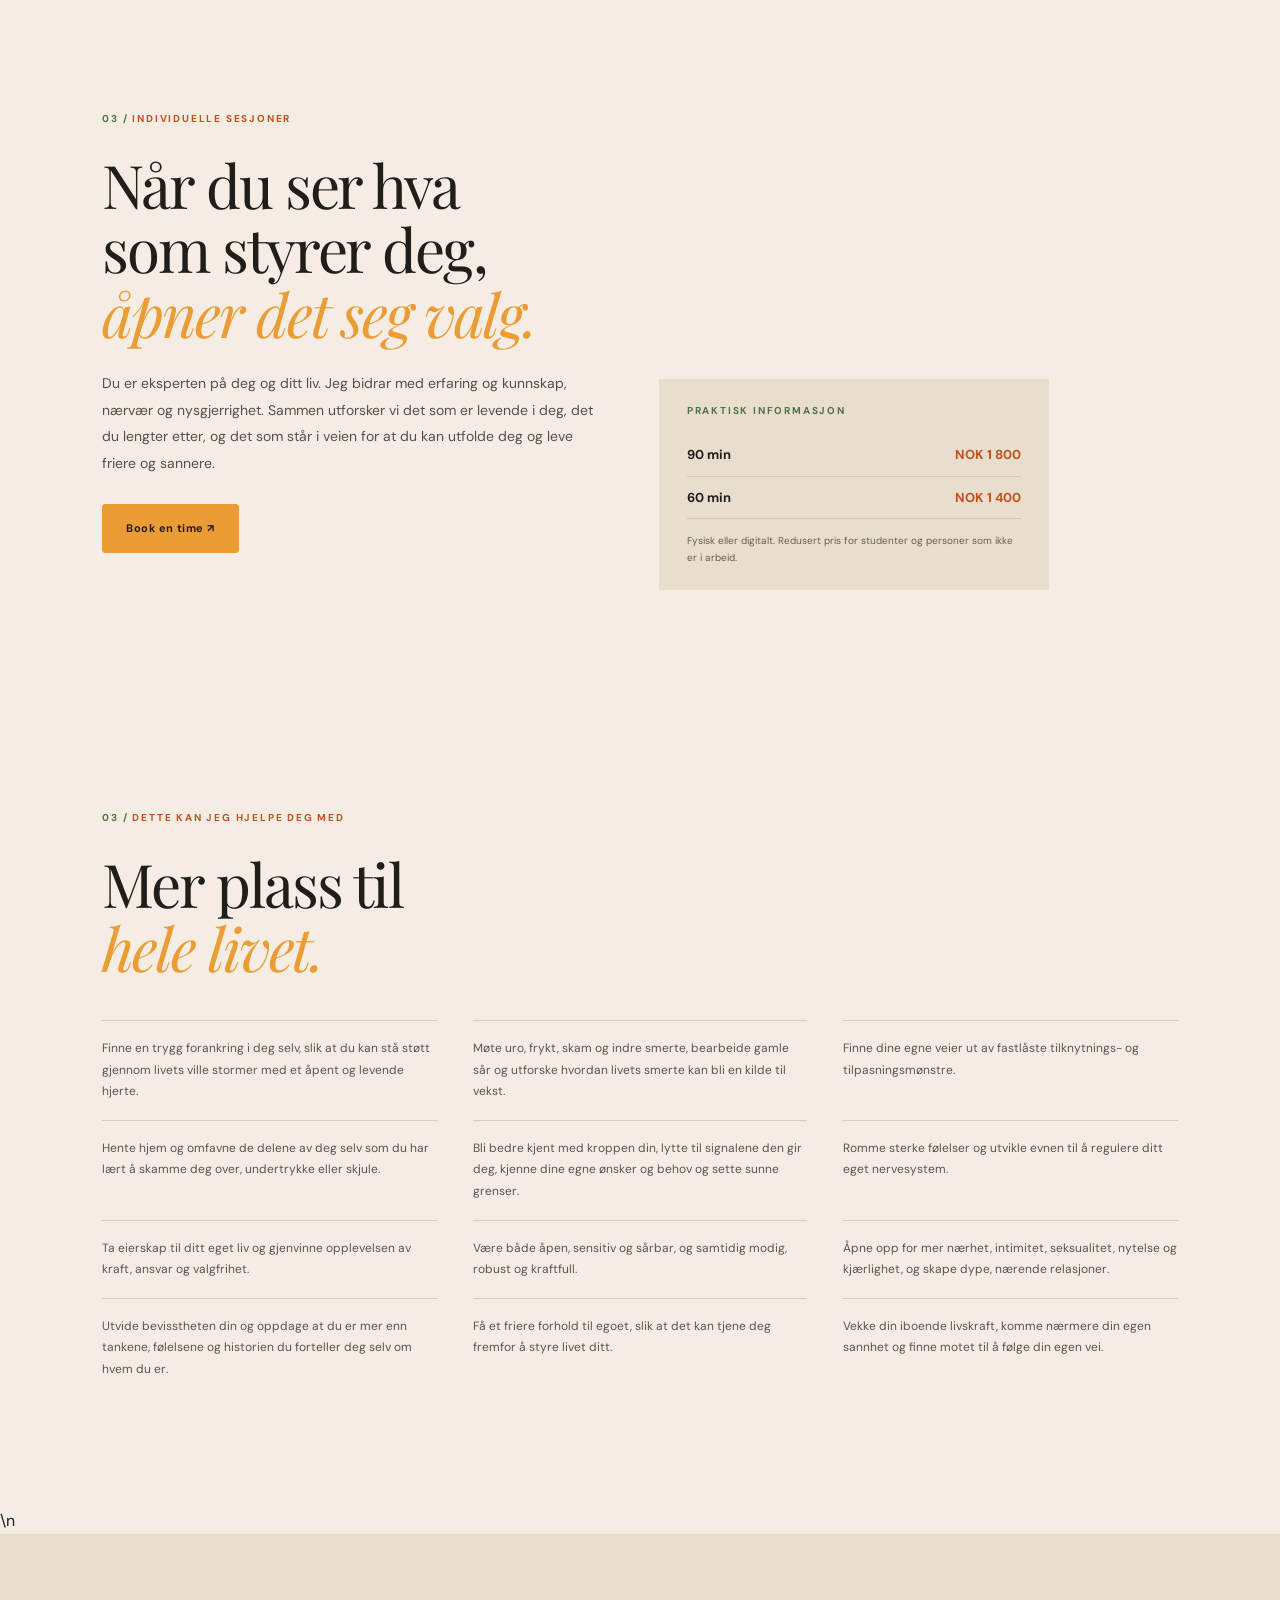
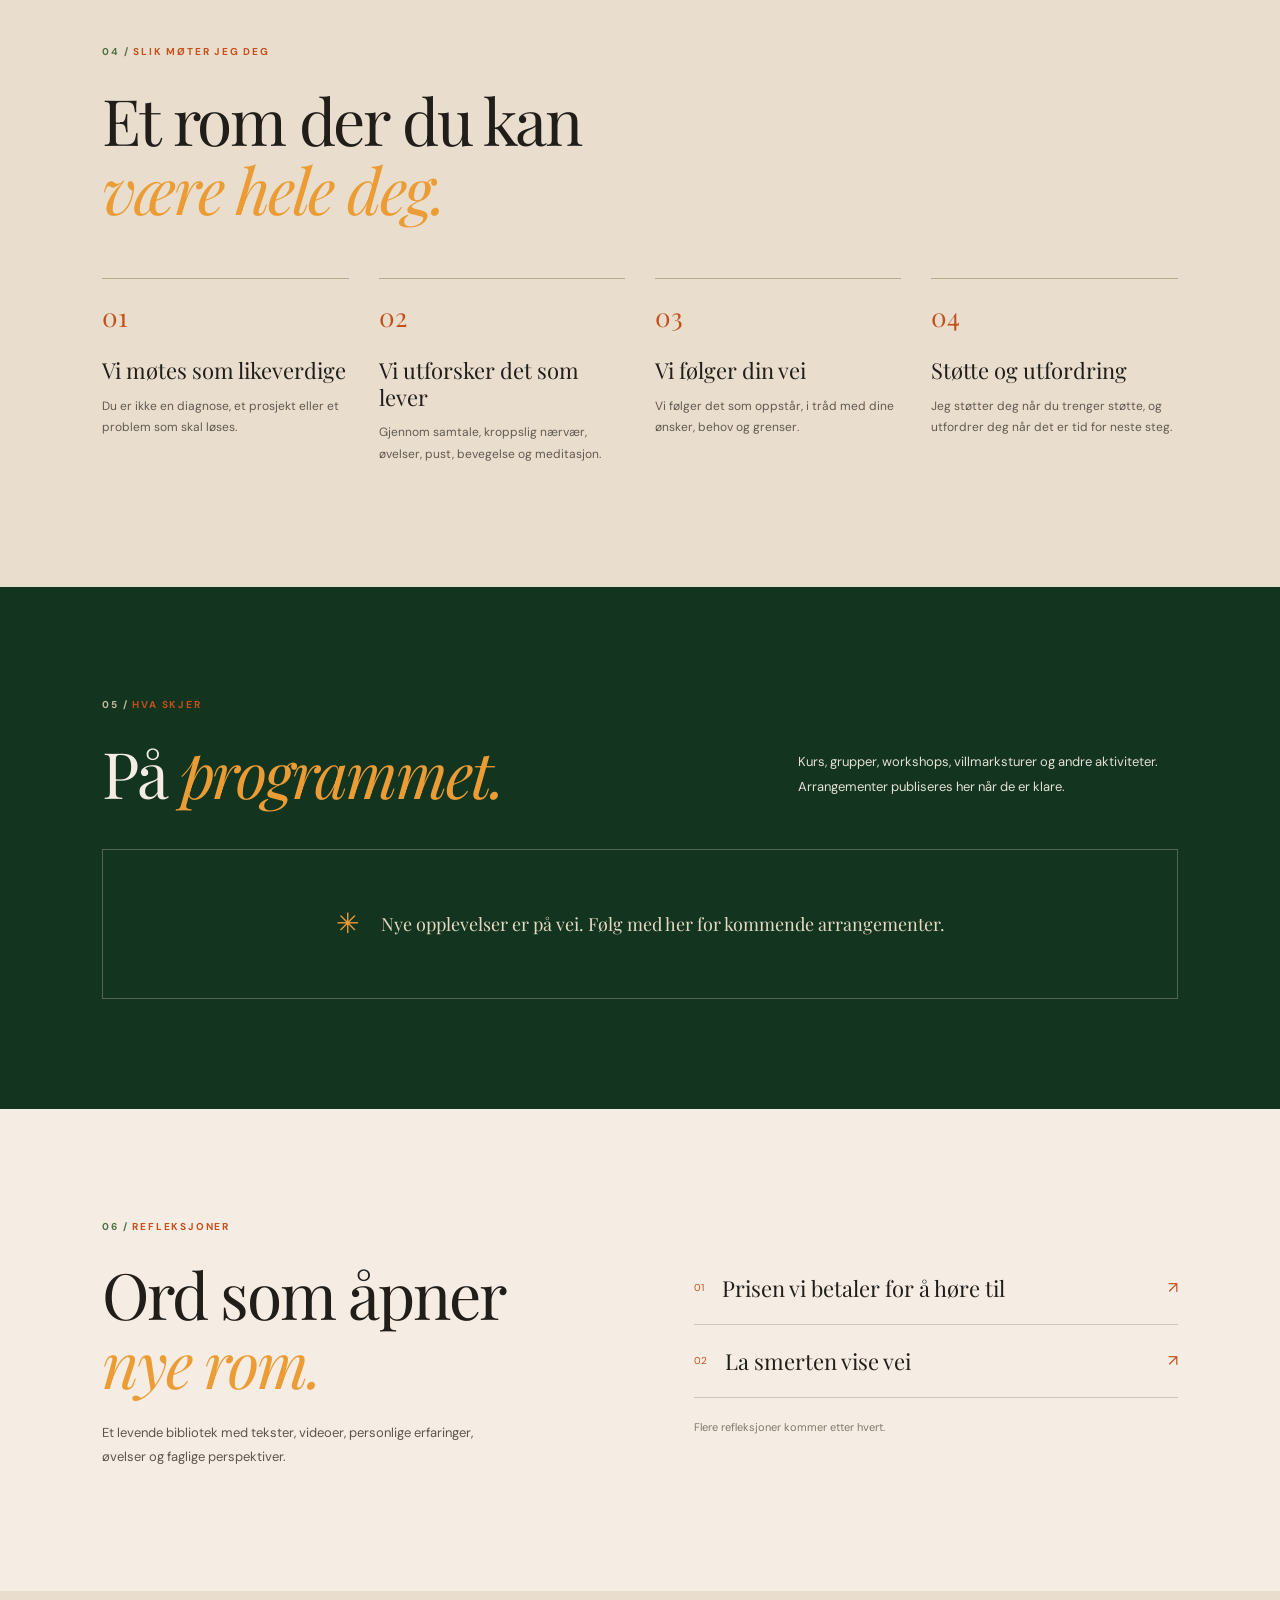
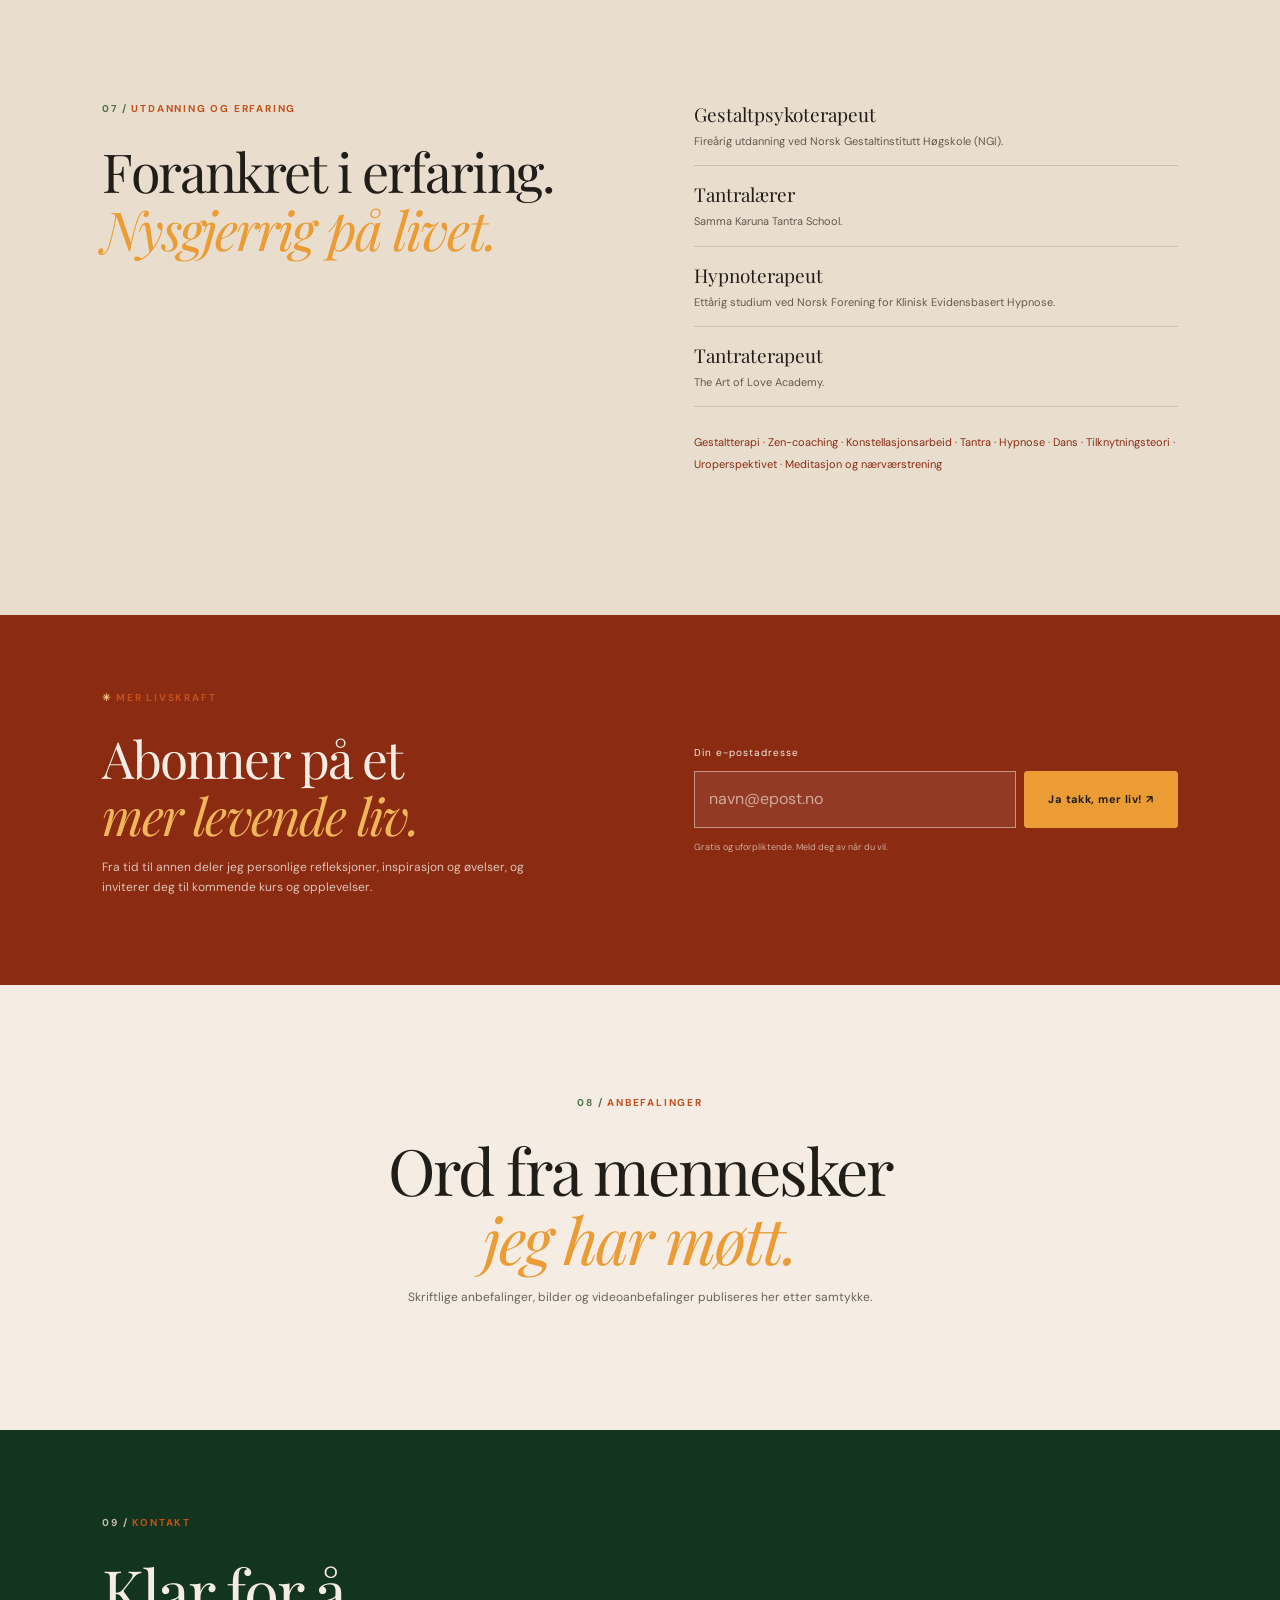
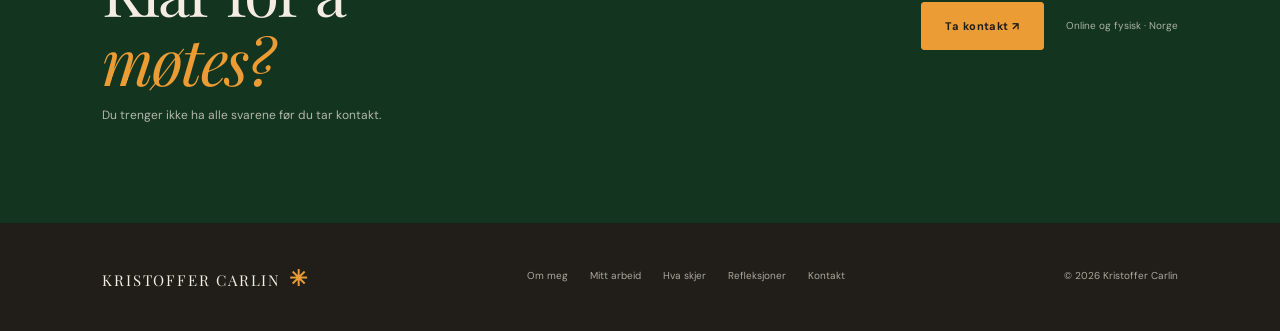
==== commit ae59548f: "Refresh preview cache for full-width forest hero V4" ====
--- a/index.html
+++ b/index.html
@@ -7,7 +7,7 @@
 <title>Kristoffer Carlin — Velkommen hjem til deg selv</title>
 <link rel="preconnect" href="https://fonts.googleapis.com"><link rel="preconnect" href="https://fonts.gstatic.com" crossorigin>
 <link href="https://fonts.googleapis.com/css2?family=DM+Sans:wght@400;500;600;700&family=Playfair+Display:wght@400;500;600;700&display=swap" rel="stylesheet">
-<link rel="stylesheet" href="styles.css?v=kristoffer-hero-v3-forest-fade">
+<link rel="stylesheet" href="styles.css?v=kristoffer-hero-v4-full-forest">
 </head>
 <body>
 <div class="topline"><span data-no="Psykoterapeut · Lærer · Veileder" data-en="Psychotherapist · Teacher · Guide">Psykoterapeut · Lærer · Veileder</span><span class="topline-right">Norge <i>✳</i> Online og fysisk</span></div>
@@ -66,5 +66,5 @@
 <section class="contact"><div><p class="eyebrow">09 / <span data-no="KONTAKT" data-en="CONTACT">KONTAKT</span></p><h2 data-no="Klar for å<br><em>møtes?</em>" data-en="Ready to<br><em>meet?</em>">Klar for å<br><em>møtes?</em></h2><p data-no="Du trenger ikke ha alle svarene før du tar kontakt." data-en="You don’t need to have all the answers before reaching out.">Du trenger ikke ha alle svarene før du tar kontakt.</p></div><div class="contact-cta"><a class="btn" href="mailto:">Ta kontakt ↗</a><span data-no="Online og fysisk · Norge" data-en="Online and in person · Norway">Online og fysisk · Norge</span></div></section>
 </main>
 <footer><a class="logo" href="#home">KRISTOFFER <span>CARLIN</span><b>✳</b></a><div class="footer-links"><a href="#about">Om meg</a><a href="#work">Mitt arbeid</a><a href="#events">Hva skjer</a><a href="#reflections">Refleksjoner</a><a href="#contact">Kontakt</a></div><small>© <span id="year"></span> Kristoffer Carlin</small></footer>
-<script src="app.js?v=kristoffer-hero-v3-forest-fade" defer></script>
+<script src="app.js?v=kristoffer-hero-v4-full-forest" defer></script>
 </body></html>
--- a/styles.css
+++ b/styles.css
@@ -85,3 +85,36 @@
  }
  .hero-portrait-wrap{width:min(72%,340px)!important;height:420px!important}
 }
+
+
+/* V4: one continuous forest photograph across the complete hero, with a soft left fade */
+.hero{
+  background:
+    linear-gradient(90deg,
+      rgba(12,43,25,.84) 0%,
+      rgba(12,43,25,.70) 24%,
+      rgba(12,43,25,.38) 52%,
+      rgba(12,43,25,.12) 100%),
+    url("https://images.unsplash.com/photo-1448375240586-882707db888b?auto=format&fit=crop&w=2400&q=90")
+    center center/cover no-repeat!important;
+  background-color:#13341e!important;
+}
+.hero:before{display:none!important}
+.hero-visual{background:transparent!important}
+.hero-visual:before{display:none!important}
+.hero-portrait-wrap{
+  width:min(68%,340px)!important;
+  height:440px!important;
+  min-height:0!important;
+  border-radius:175px 175px 12px 12px!important;
+}
+.hero-portrait{object-position:center 24%!important}
+@media(max-width:760px){
+ .hero{
+   background:
+     linear-gradient(180deg,rgba(12,43,25,.78) 0%,rgba(12,43,25,.52) 100%),
+     url("https://images.unsplash.com/photo-1448375240586-882707db888b?auto=format&fit=crop&w=1400&q=90")
+     center/cover no-repeat!important;
+ }
+ .hero-portrait-wrap{width:min(72%,330px)!important;height:420px!important}
+}
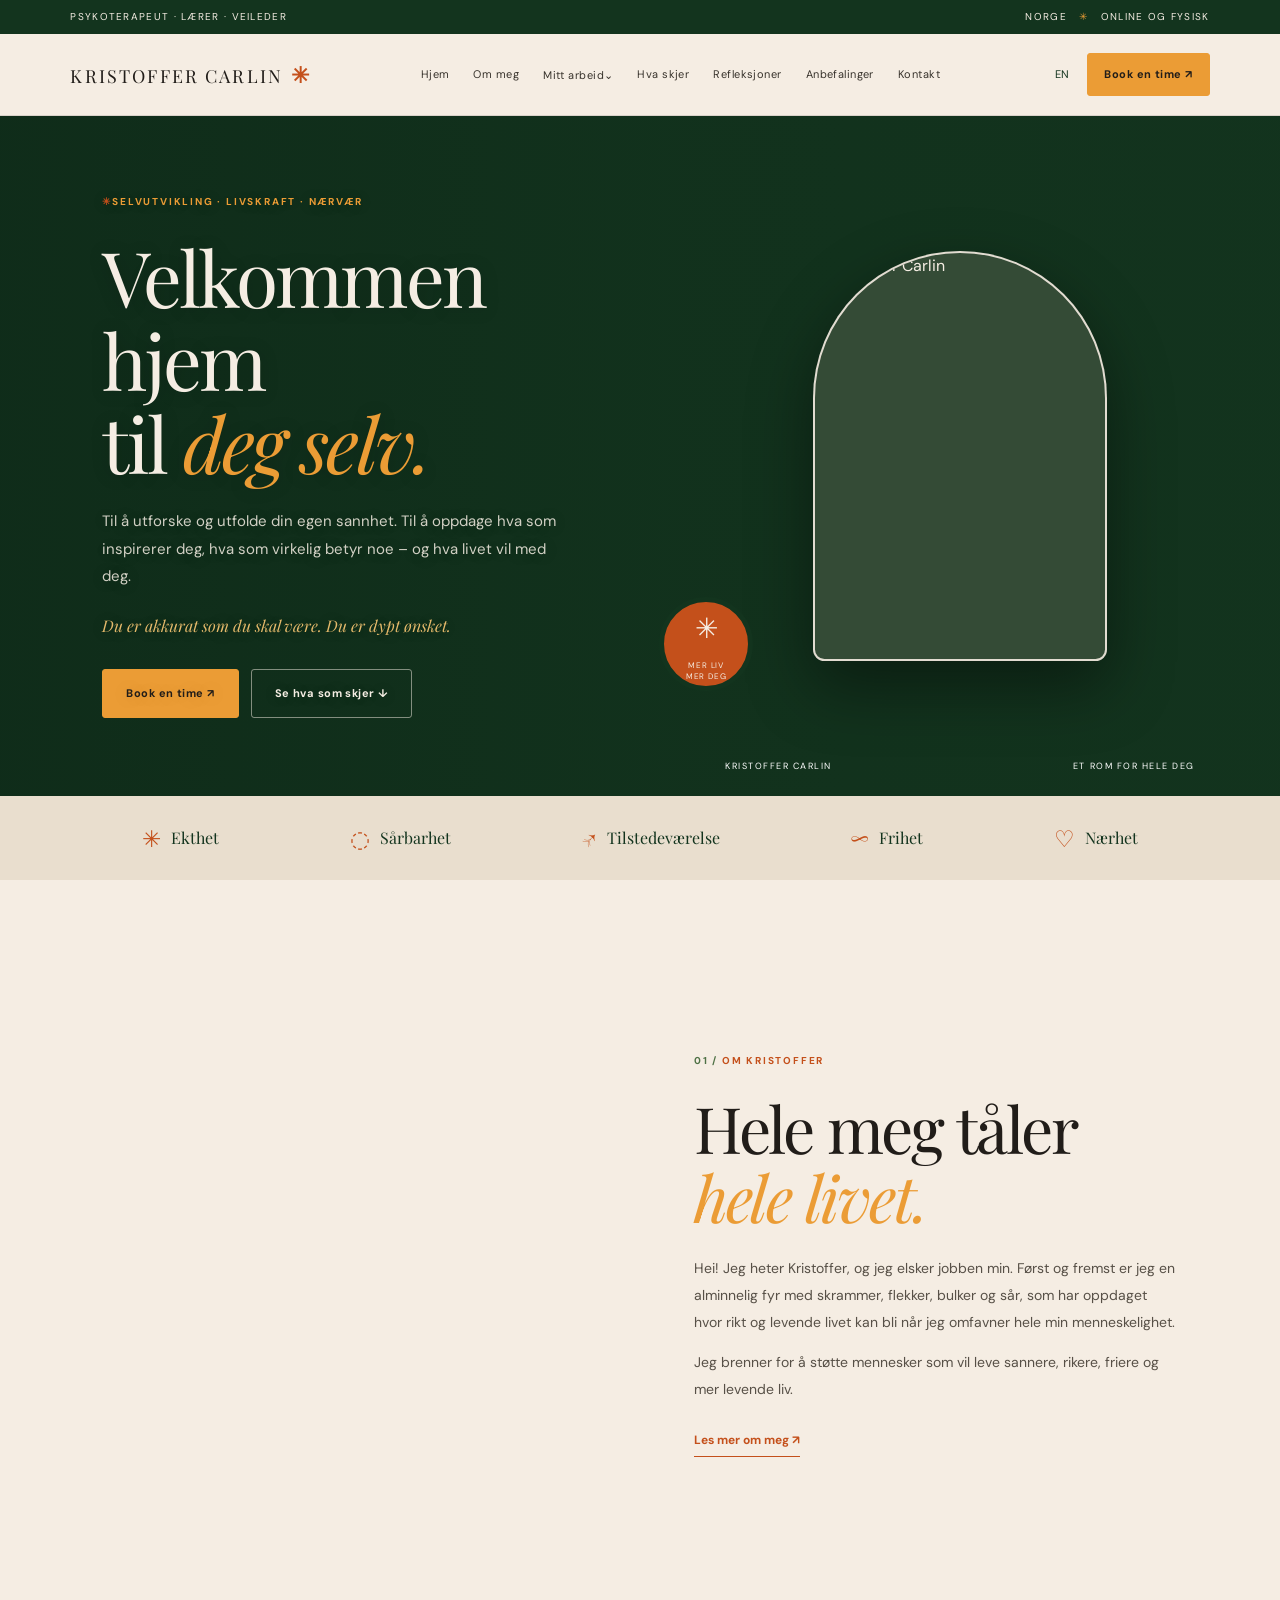
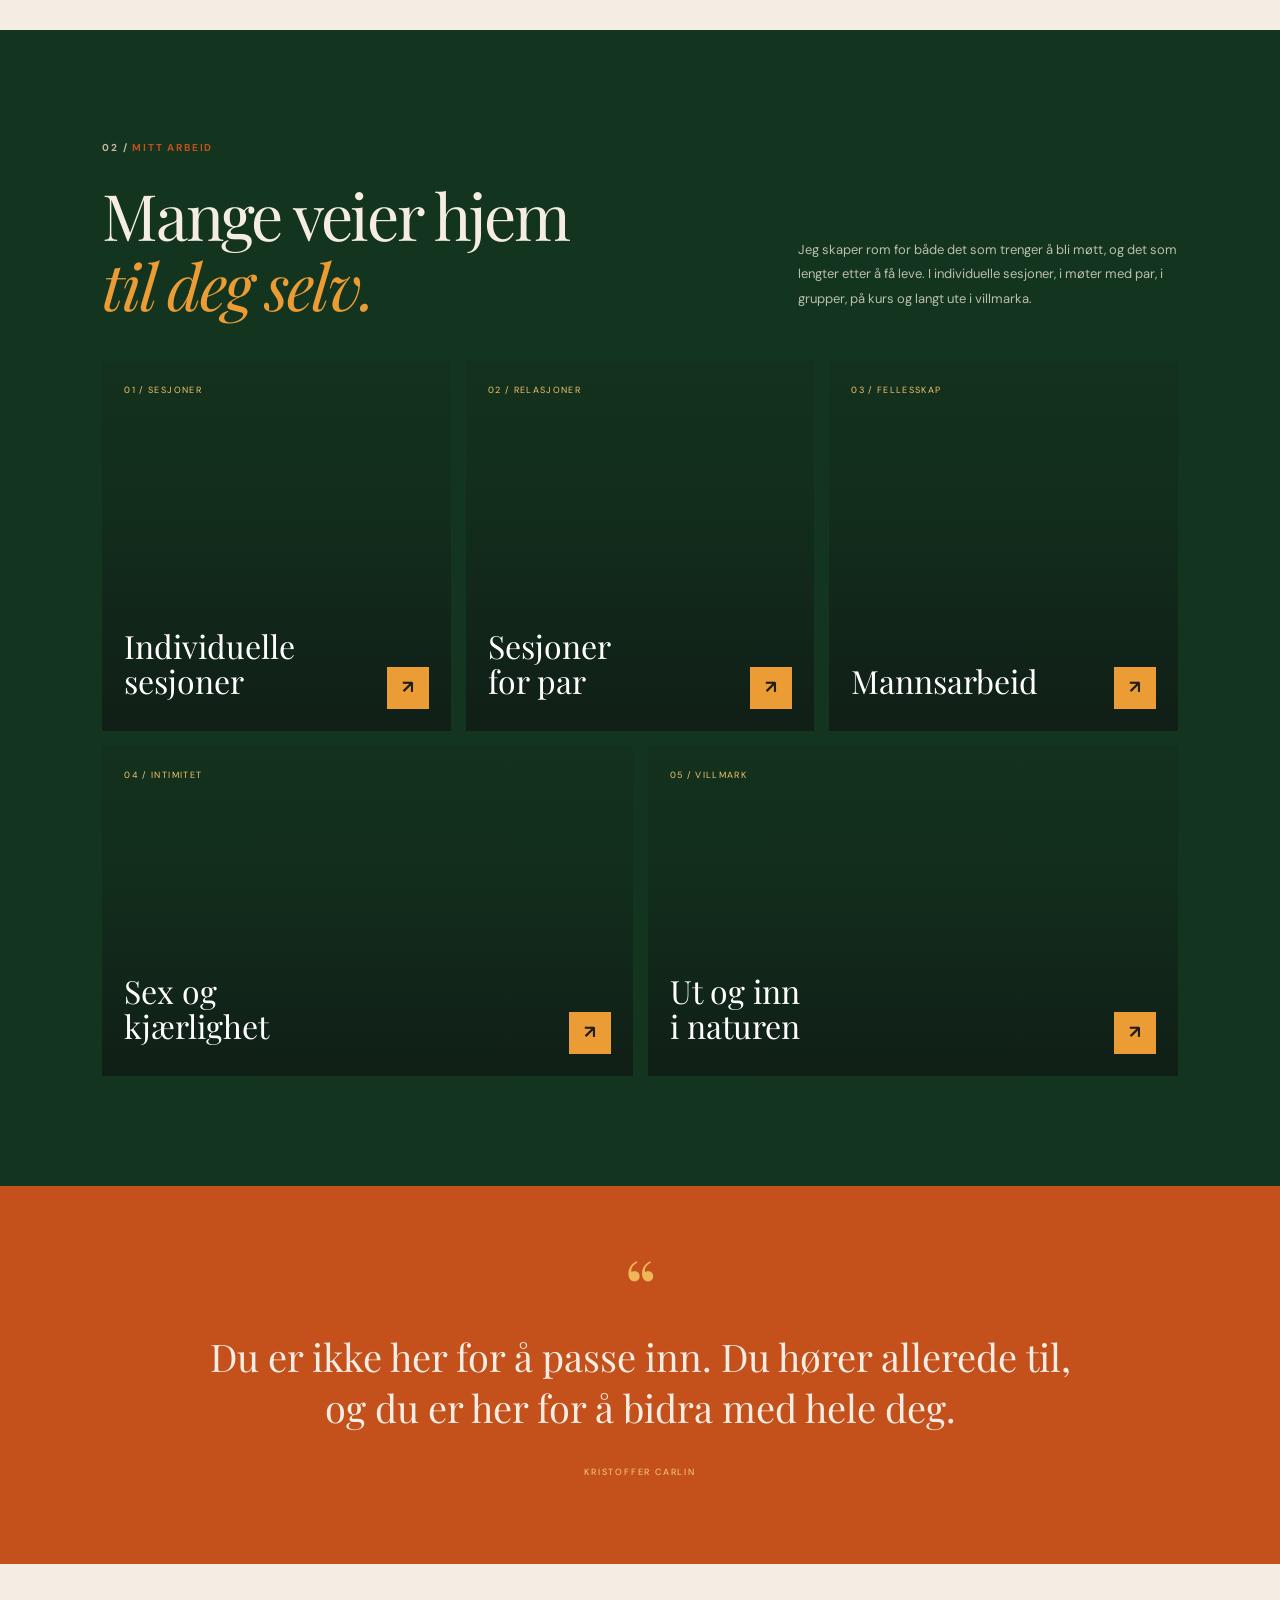
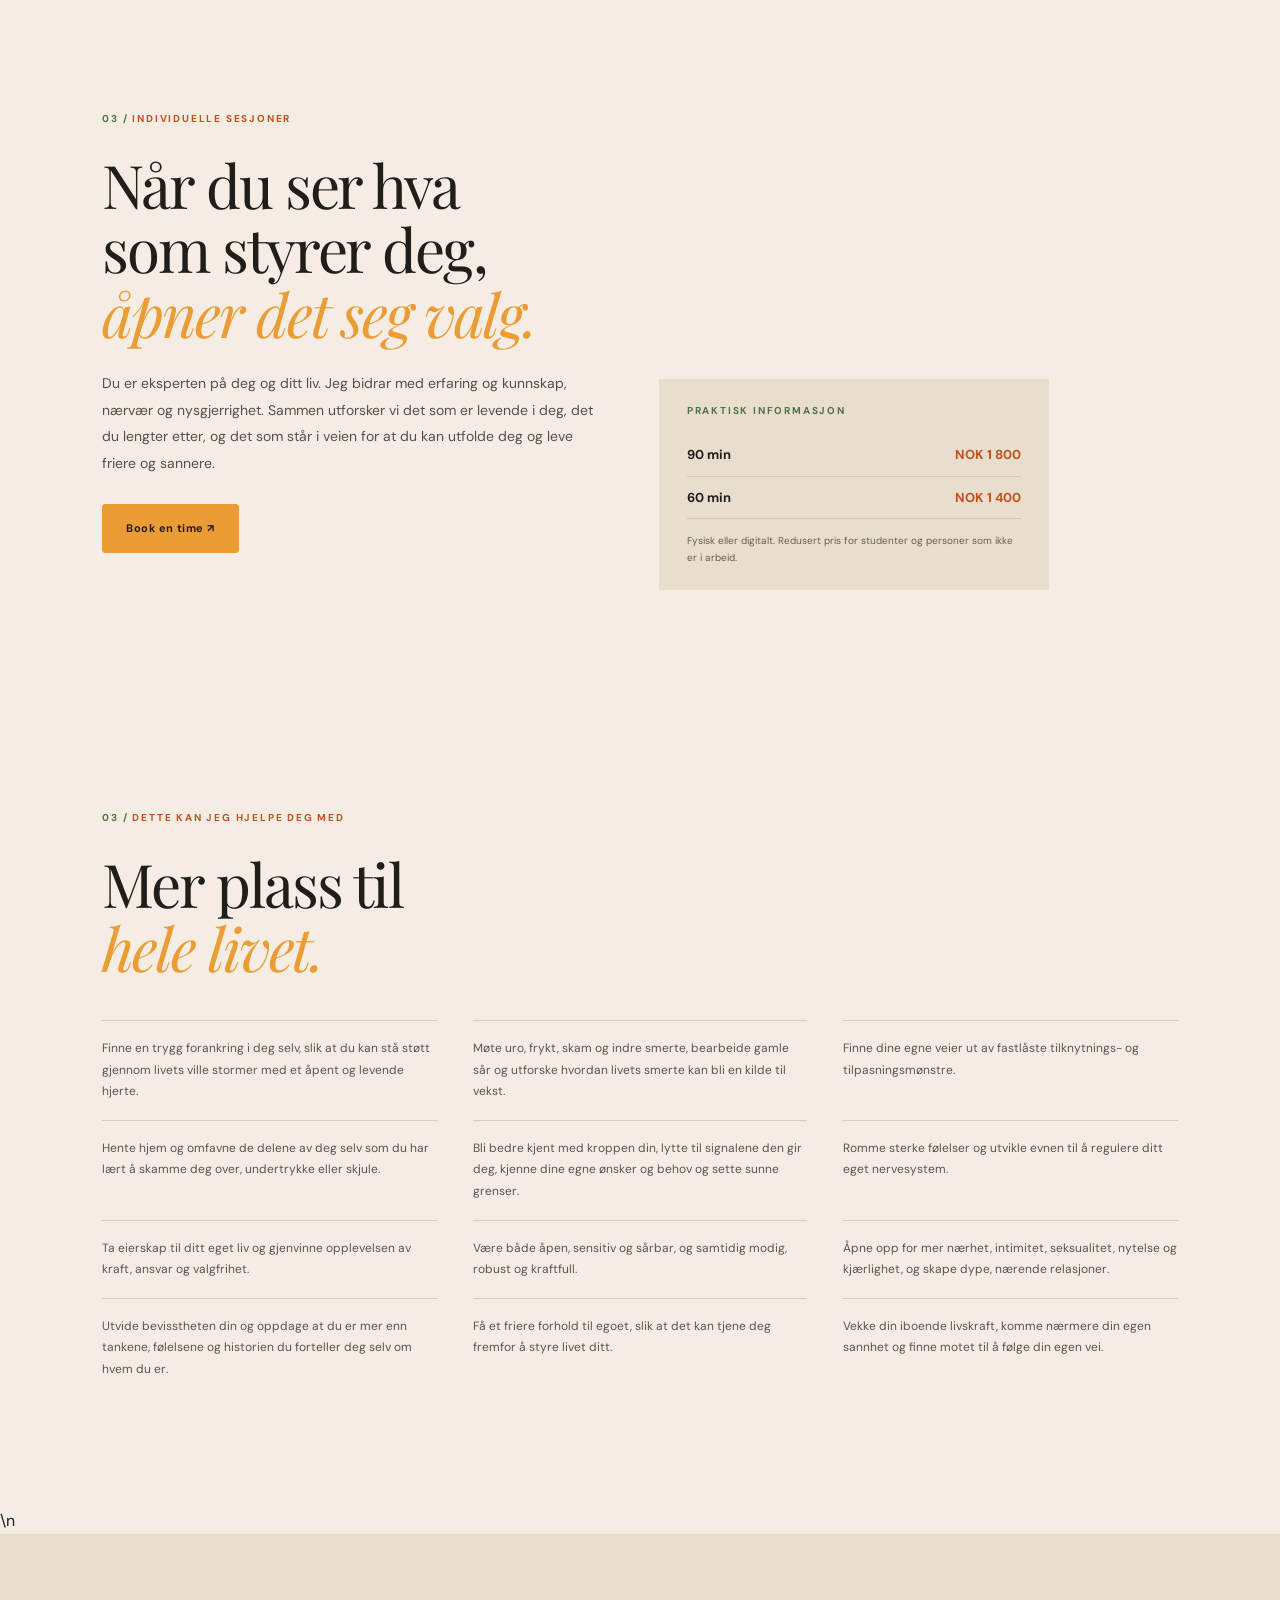
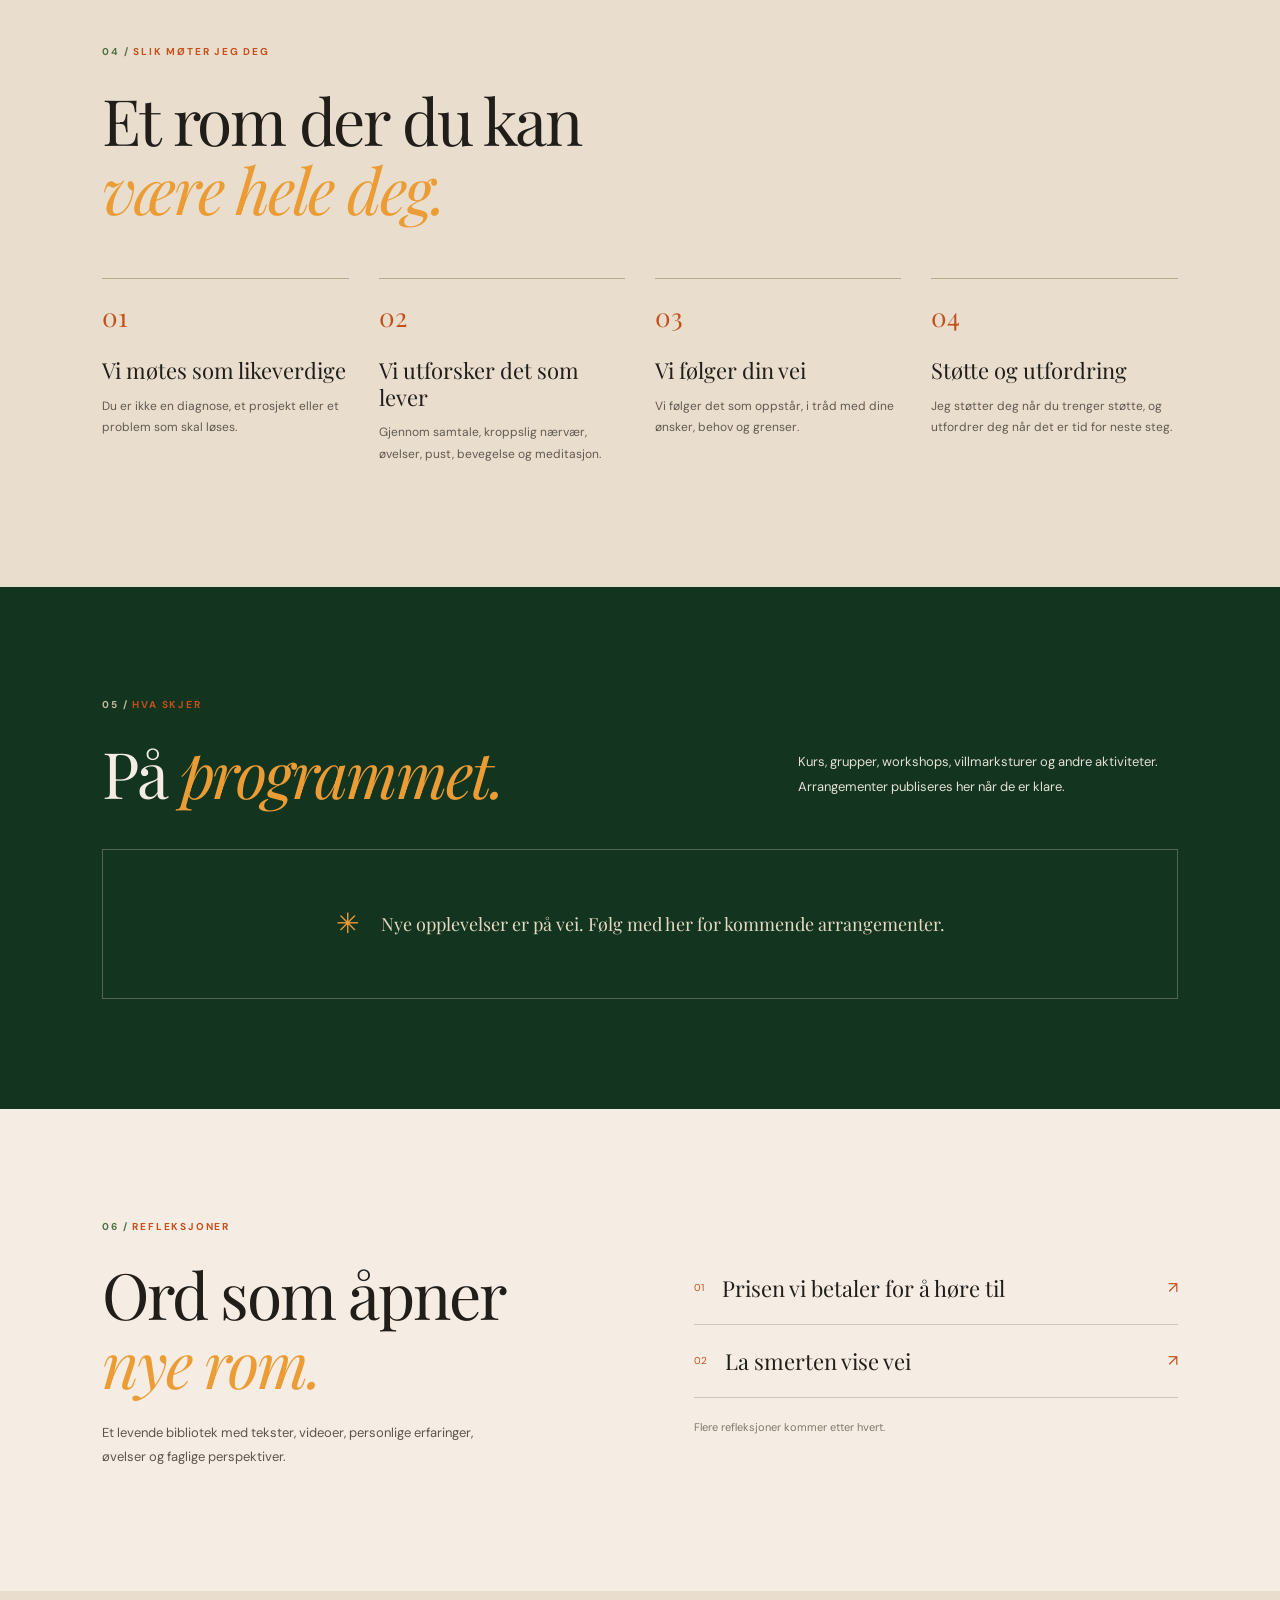
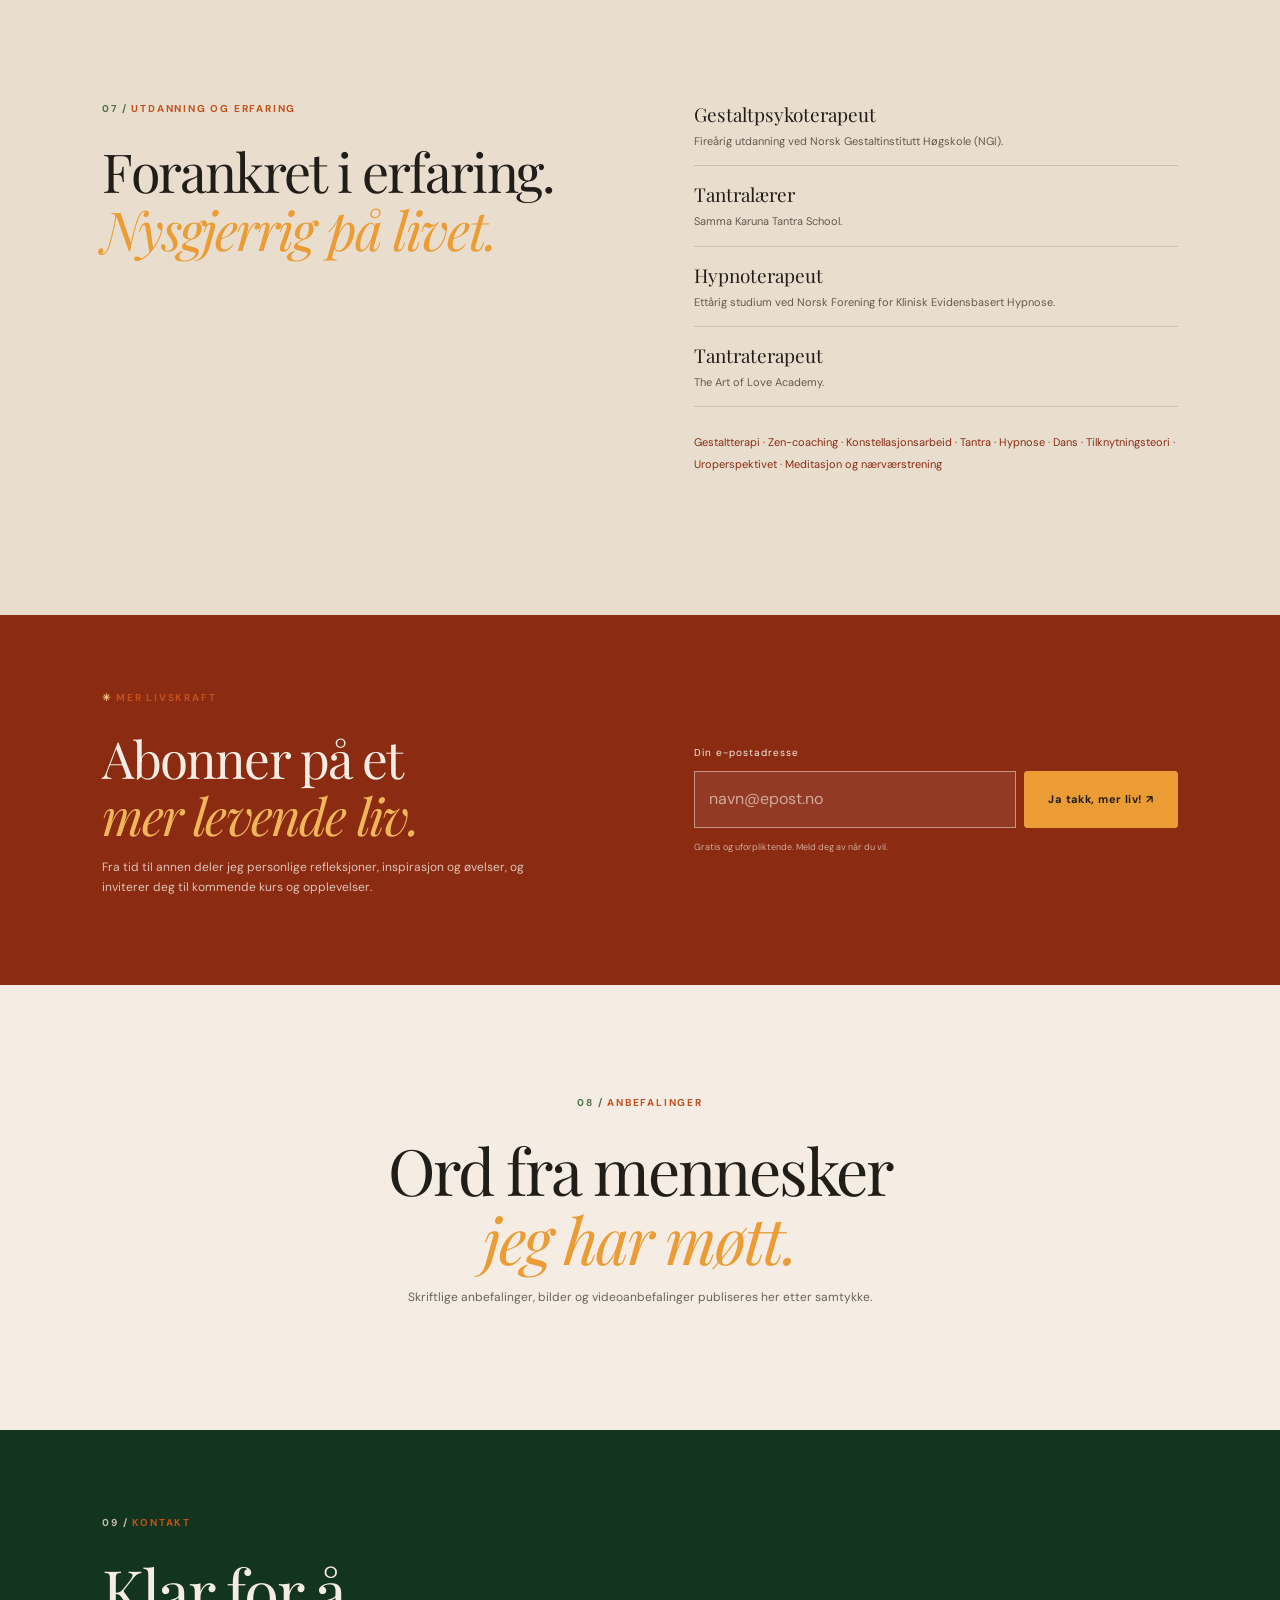
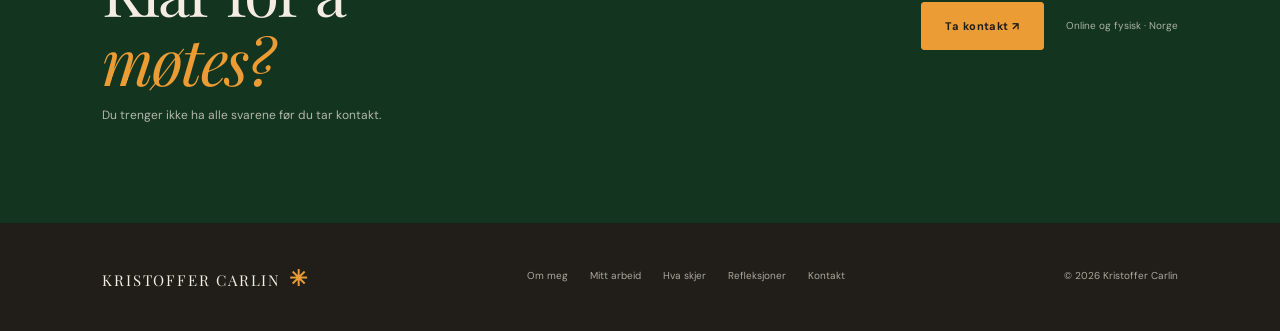
==== commit cca35bc7: "Bust stylesheet cache for V5 forest hero" ====
--- a/index.html
+++ b/index.html
@@ -7,7 +7,7 @@
 <title>Kristoffer Carlin — Velkommen hjem til deg selv</title>
 <link rel="preconnect" href="https://fonts.googleapis.com"><link rel="preconnect" href="https://fonts.gstatic.com" crossorigin>
 <link href="https://fonts.googleapis.com/css2?family=DM+Sans:wght@400;500;600;700&family=Playfair+Display:wght@400;500;600;700&display=swap" rel="stylesheet">
-<link rel="stylesheet" href="styles.css?v=kristoffer-hero-v4-full-forest">
+<link rel="stylesheet" href="styles.css?v=kristoffer-hero-v5-visible-forest">
 </head>
 <body>
 <div class="topline"><span data-no="Psykoterapeut · Lærer · Veileder" data-en="Psychotherapist · Teacher · Guide">Psykoterapeut · Lærer · Veileder</span><span class="topline-right">Norge <i>✳</i> Online og fysisk</span></div>
@@ -66,5 +66,5 @@
 <section class="contact"><div><p class="eyebrow">09 / <span data-no="KONTAKT" data-en="CONTACT">KONTAKT</span></p><h2 data-no="Klar for å<br><em>møtes?</em>" data-en="Ready to<br><em>meet?</em>">Klar for å<br><em>møtes?</em></h2><p data-no="Du trenger ikke ha alle svarene før du tar kontakt." data-en="You don’t need to have all the answers before reaching out.">Du trenger ikke ha alle svarene før du tar kontakt.</p></div><div class="contact-cta"><a class="btn" href="mailto:">Ta kontakt ↗</a><span data-no="Online og fysisk · Norge" data-en="Online and in person · Norway">Online og fysisk · Norge</span></div></section>
 </main>
 <footer><a class="logo" href="#home">KRISTOFFER <span>CARLIN</span><b>✳</b></a><div class="footer-links"><a href="#about">Om meg</a><a href="#work">Mitt arbeid</a><a href="#events">Hva skjer</a><a href="#reflections">Refleksjoner</a><a href="#contact">Kontakt</a></div><small>© <span id="year"></span> Kristoffer Carlin</small></footer>
-<script src="app.js?v=kristoffer-hero-v4-full-forest" defer></script>
+<script src="app.js?v=kristoffer-hero-v5-visible-forest" defer></script>
 </body></html>
--- a/styles.css
+++ b/styles.css
@@ -118,3 +118,45 @@
  }
  .hero-portrait-wrap{width:min(72%,330px)!important;height:420px!important}
 }
+
+
+/* V5 — visible forest texture across the WHOLE hero; gentle fade, not a solid panel */
+html body main#home section.hero{
+  background-image:
+    linear-gradient(90deg,
+      rgba(10,34,20,.42) 0%,
+      rgba(10,34,20,.30) 25%,
+      rgba(10,34,20,.14) 52%,
+      rgba(10,34,20,.04) 100%),
+    url("https://images.unsplash.com/photo-1448375240586-882707db888b?auto=format&fit=crop&w=2400&q=90")!important;
+  background-position:center center!important;
+  background-size:cover!important;
+  background-repeat:no-repeat!important;
+  background-color:#13341e!important;
+}
+html body main#home section.hero:before{display:none!important;content:none!important}
+html body main#home section.hero .hero-visual{background:transparent!important}
+html body main#home section.hero .hero-visual:before{display:none!important;content:none!important}
+html body main#home section.hero .hero-copy{
+  background:transparent!important;
+  text-shadow:0 1px 18px rgba(0,0,0,.18);
+}
+html body main#home section.hero .hero-portrait-wrap{
+  width:clamp(230px,23vw,300px)!important;
+  height:clamp(330px,39vw,410px)!important;
+  min-height:0!important;
+  max-width:300px!important;
+  border-radius:155px 155px 12px 12px!important;
+}
+html body main#home section.hero .hero-portrait{
+  width:100%!important;height:100%!important;object-fit:cover!important;object-position:center 24%!important
+}
+@media(max-width:760px){
+ html body main#home section.hero{
+  background-image:
+   linear-gradient(180deg,rgba(10,34,20,.44),rgba(10,34,20,.18)),
+   url("https://images.unsplash.com/photo-1448375240586-882707db888b?auto=format&fit=crop&w=1400&q=90")!important;
+  background-position:center!important;background-size:cover!important;
+ }
+ html body main#home section.hero .hero-portrait-wrap{width:260px!important;height:370px!important}
+}
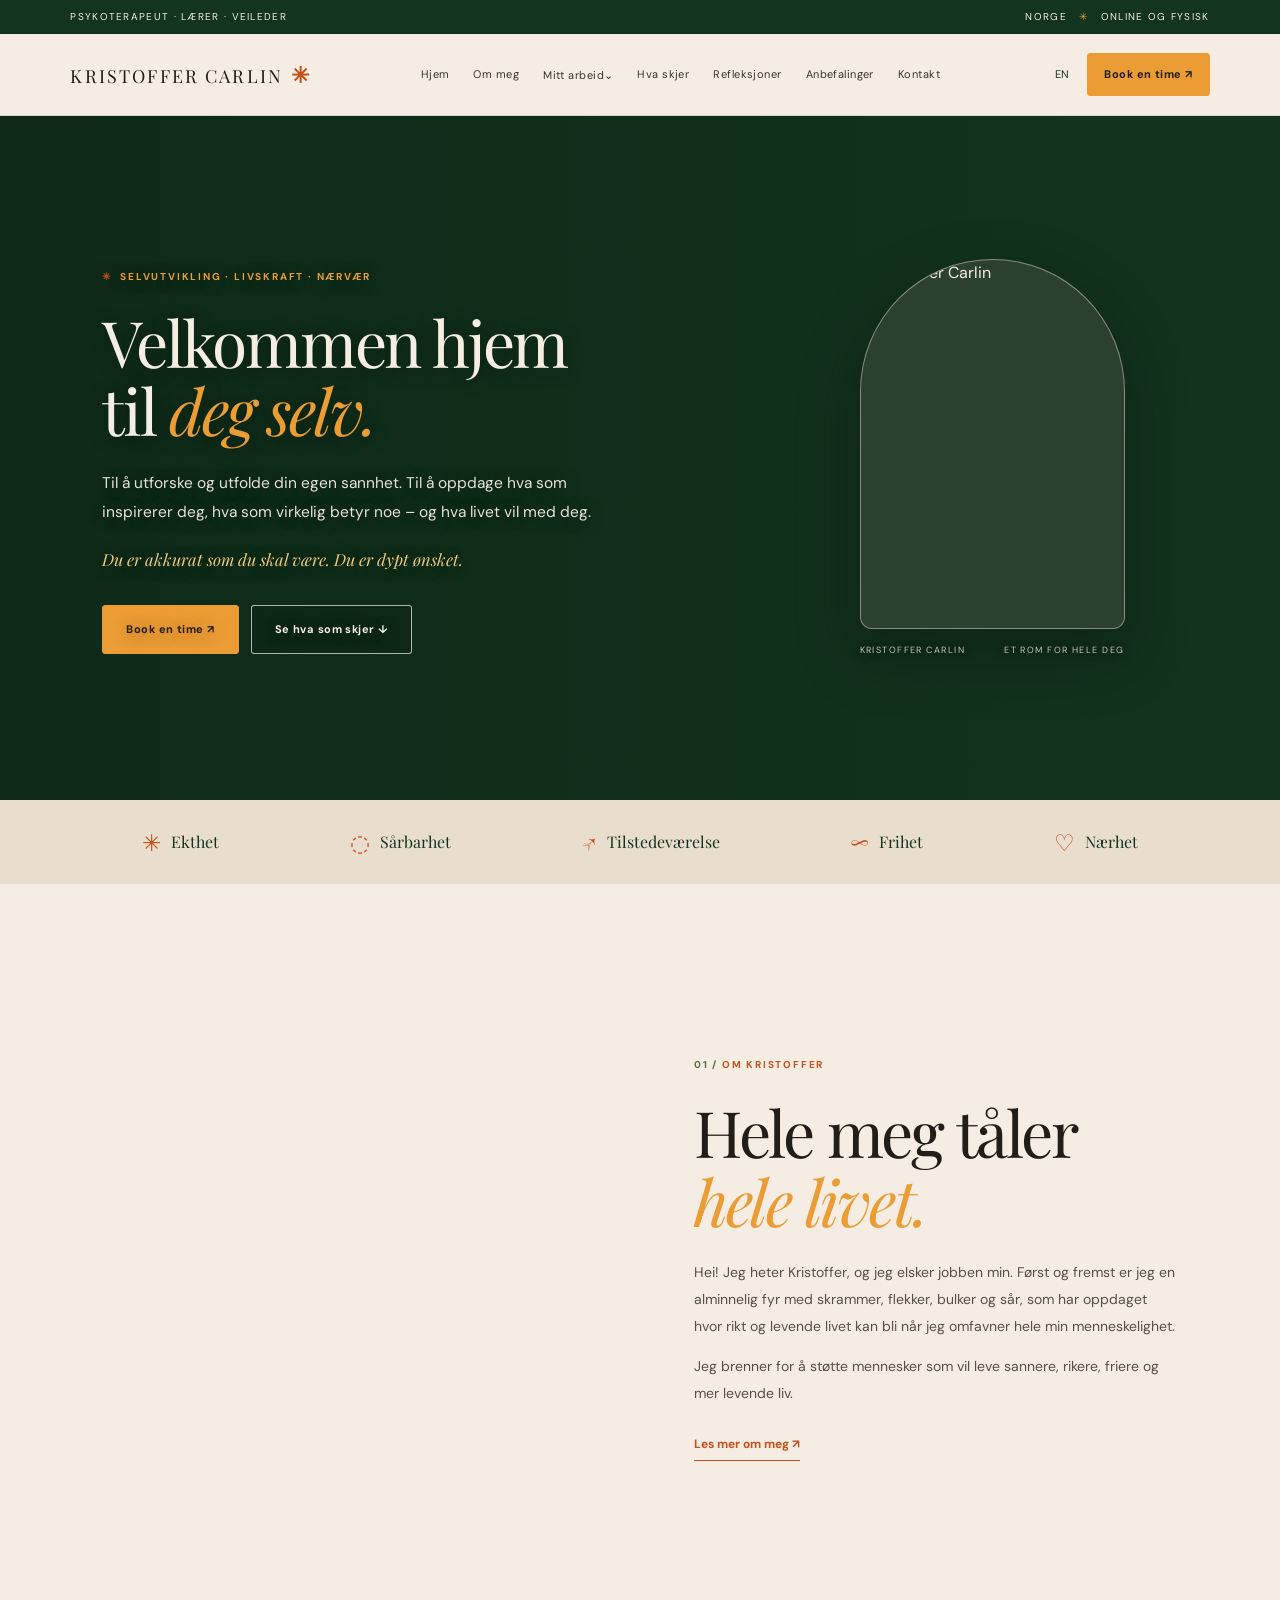
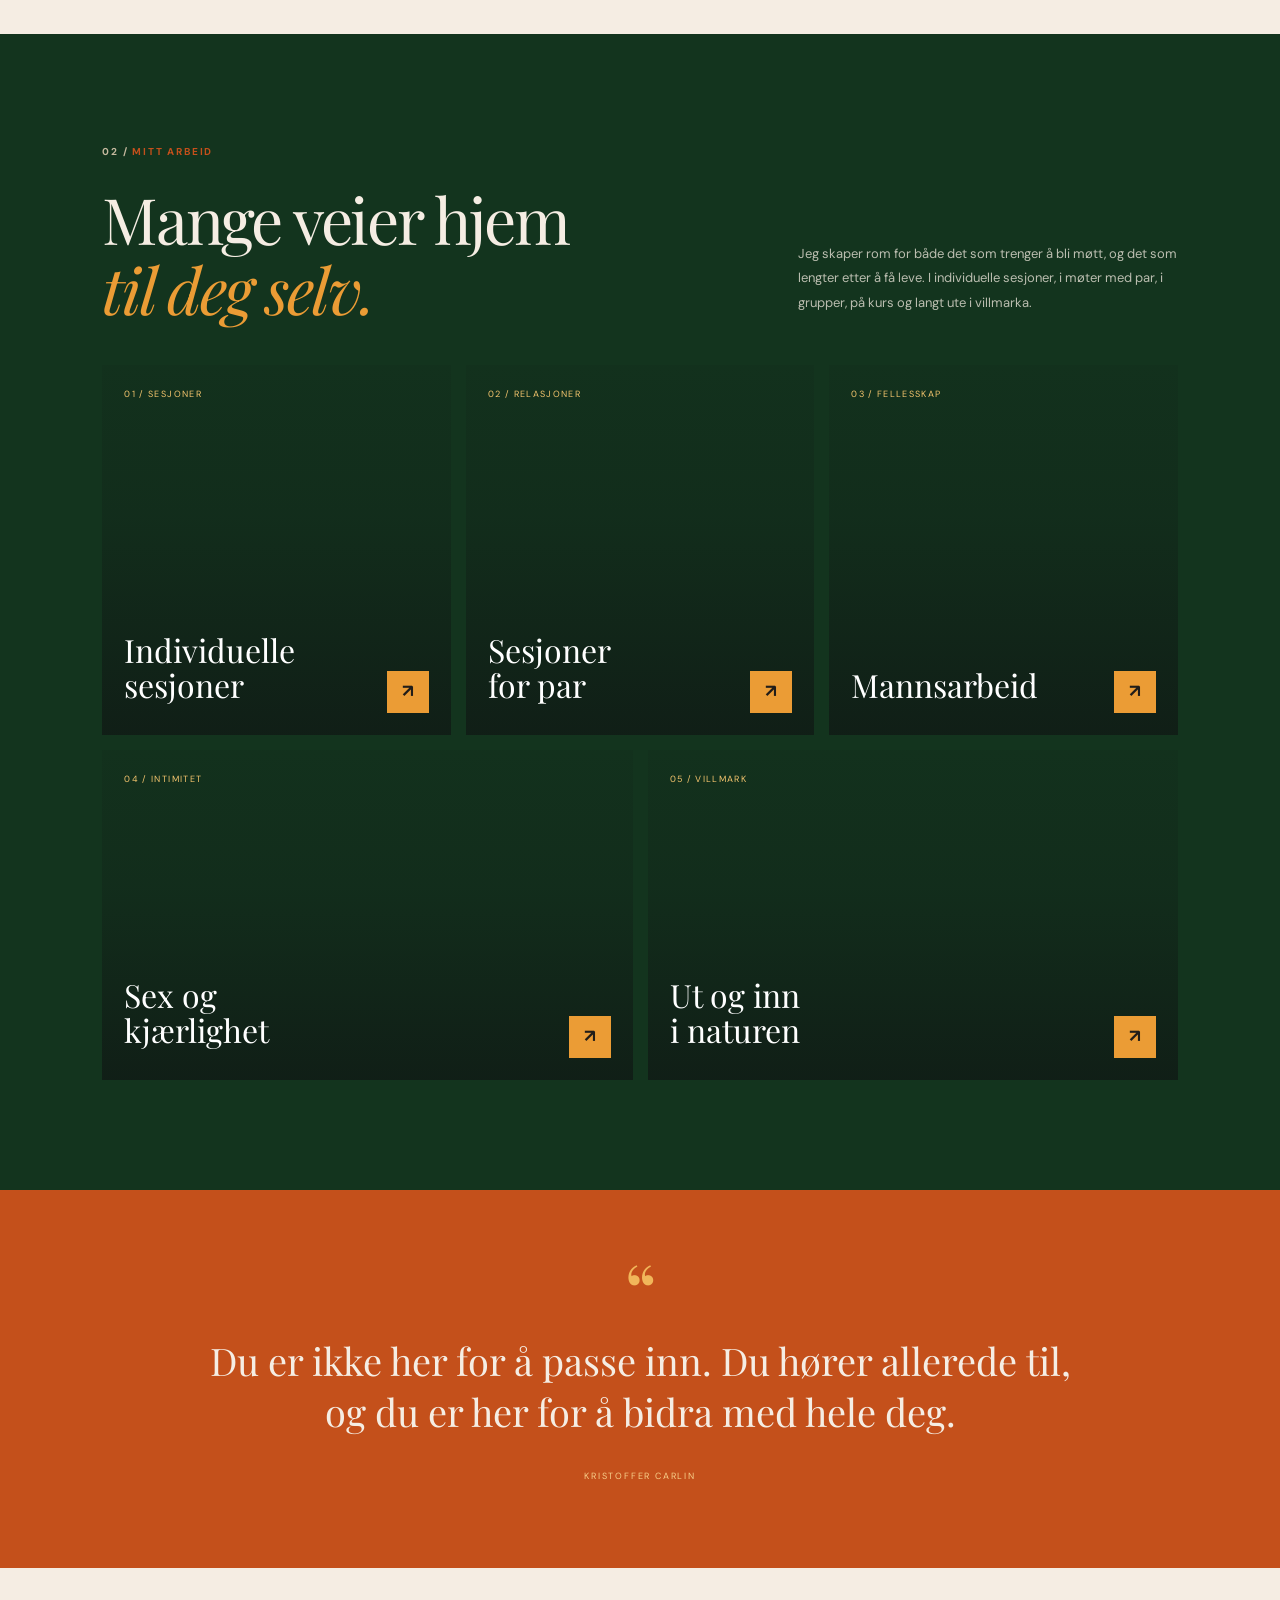
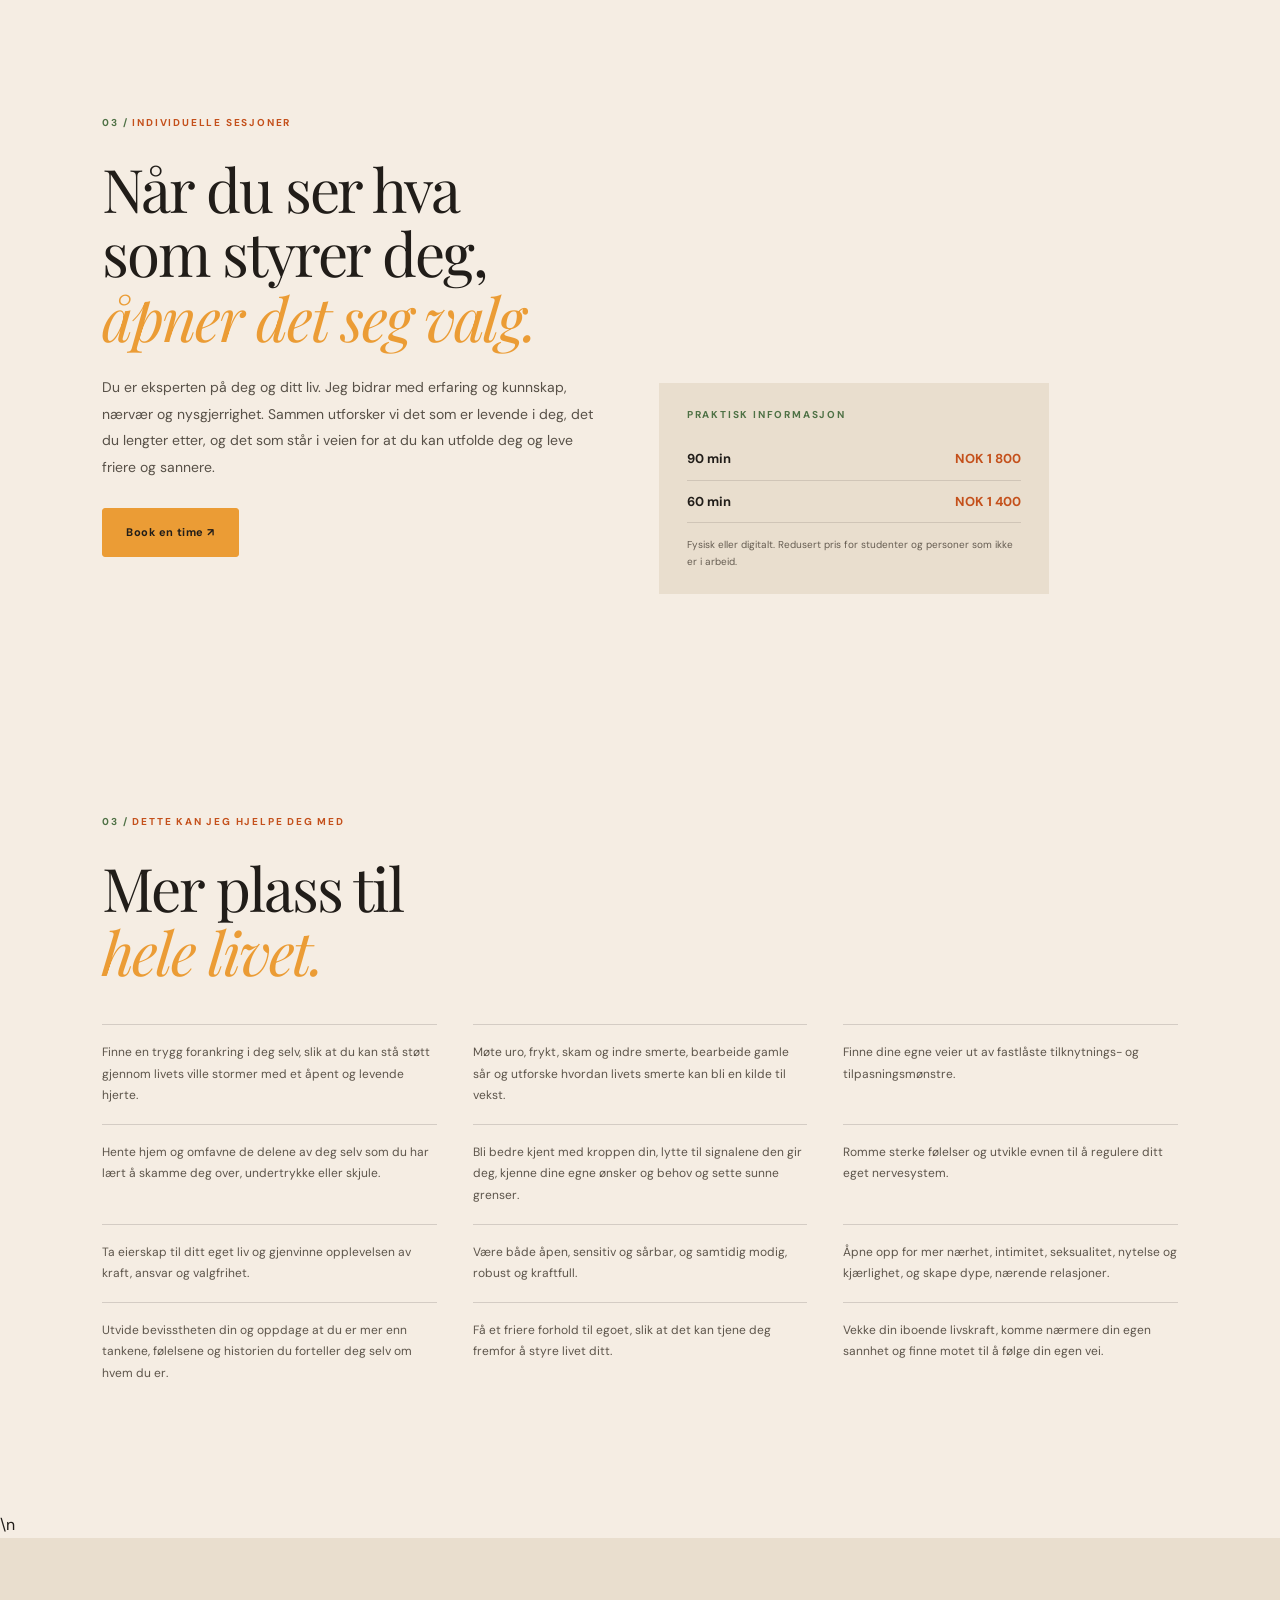
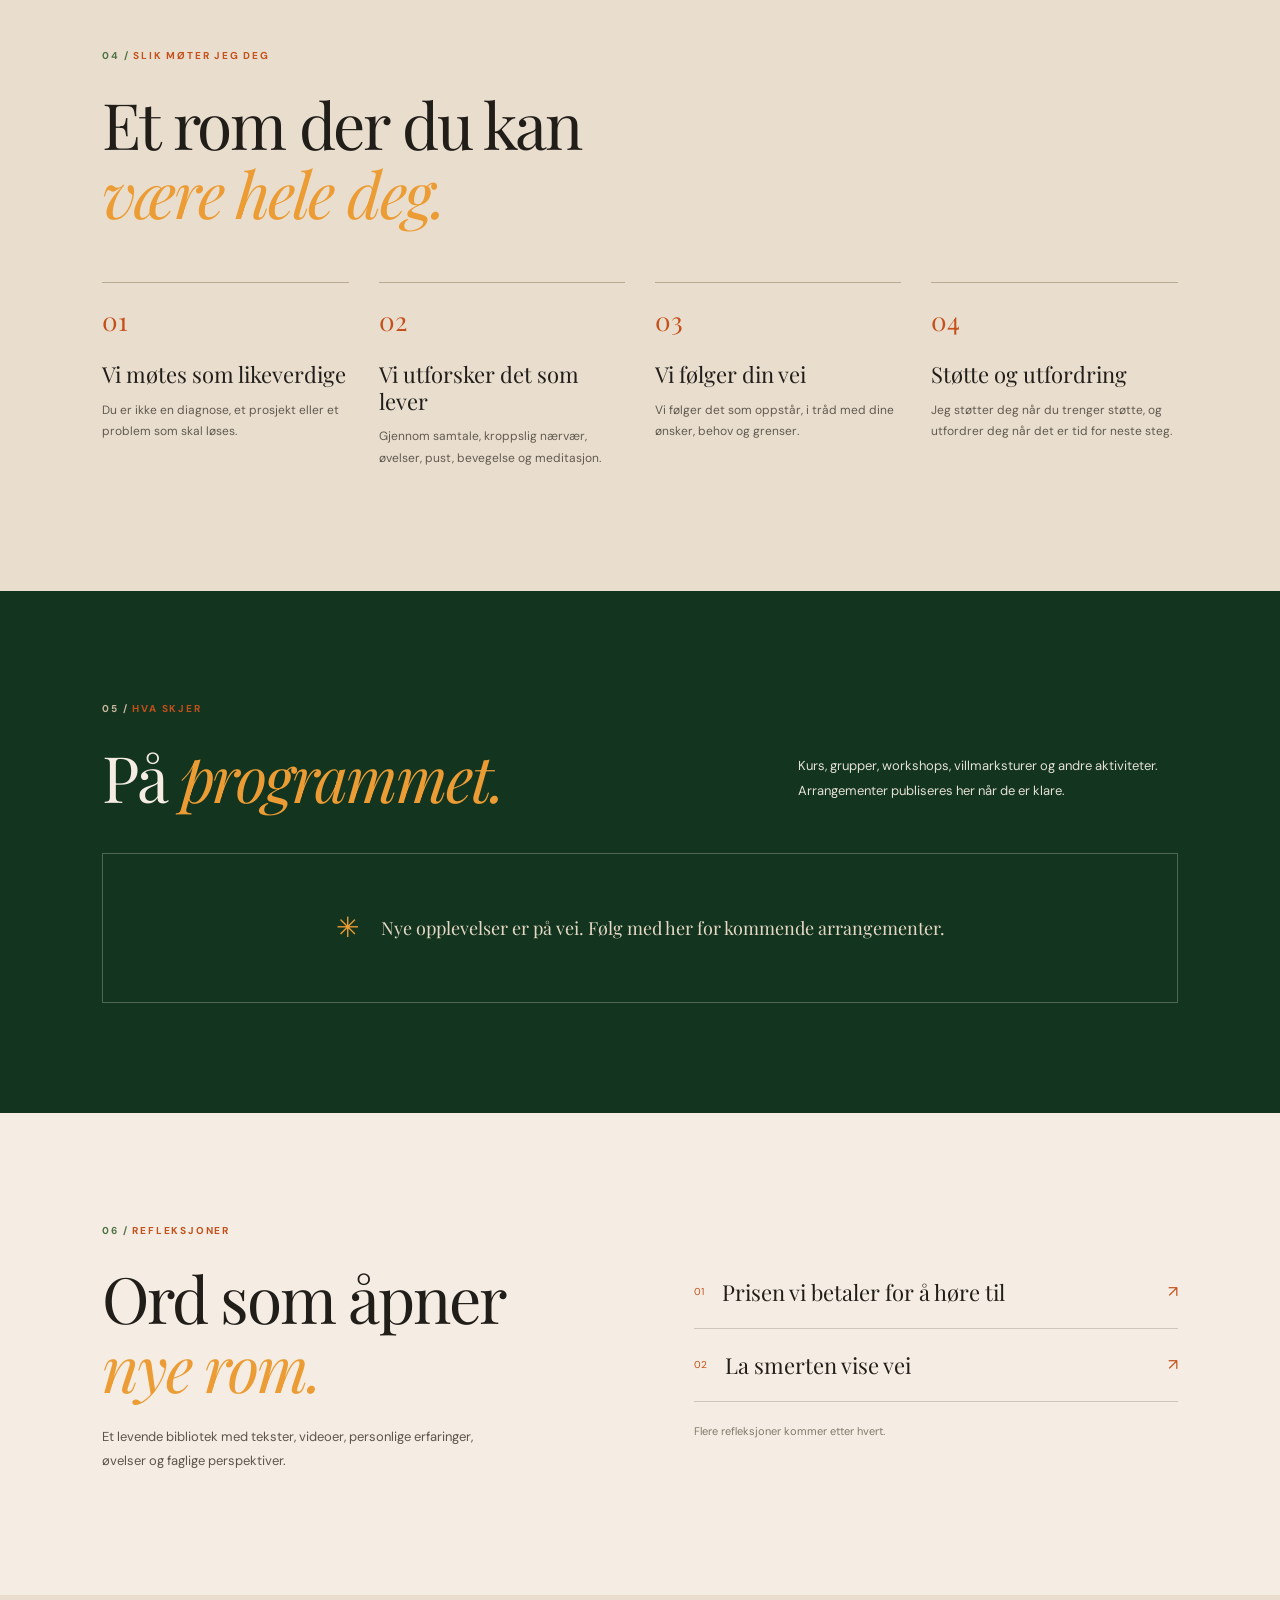
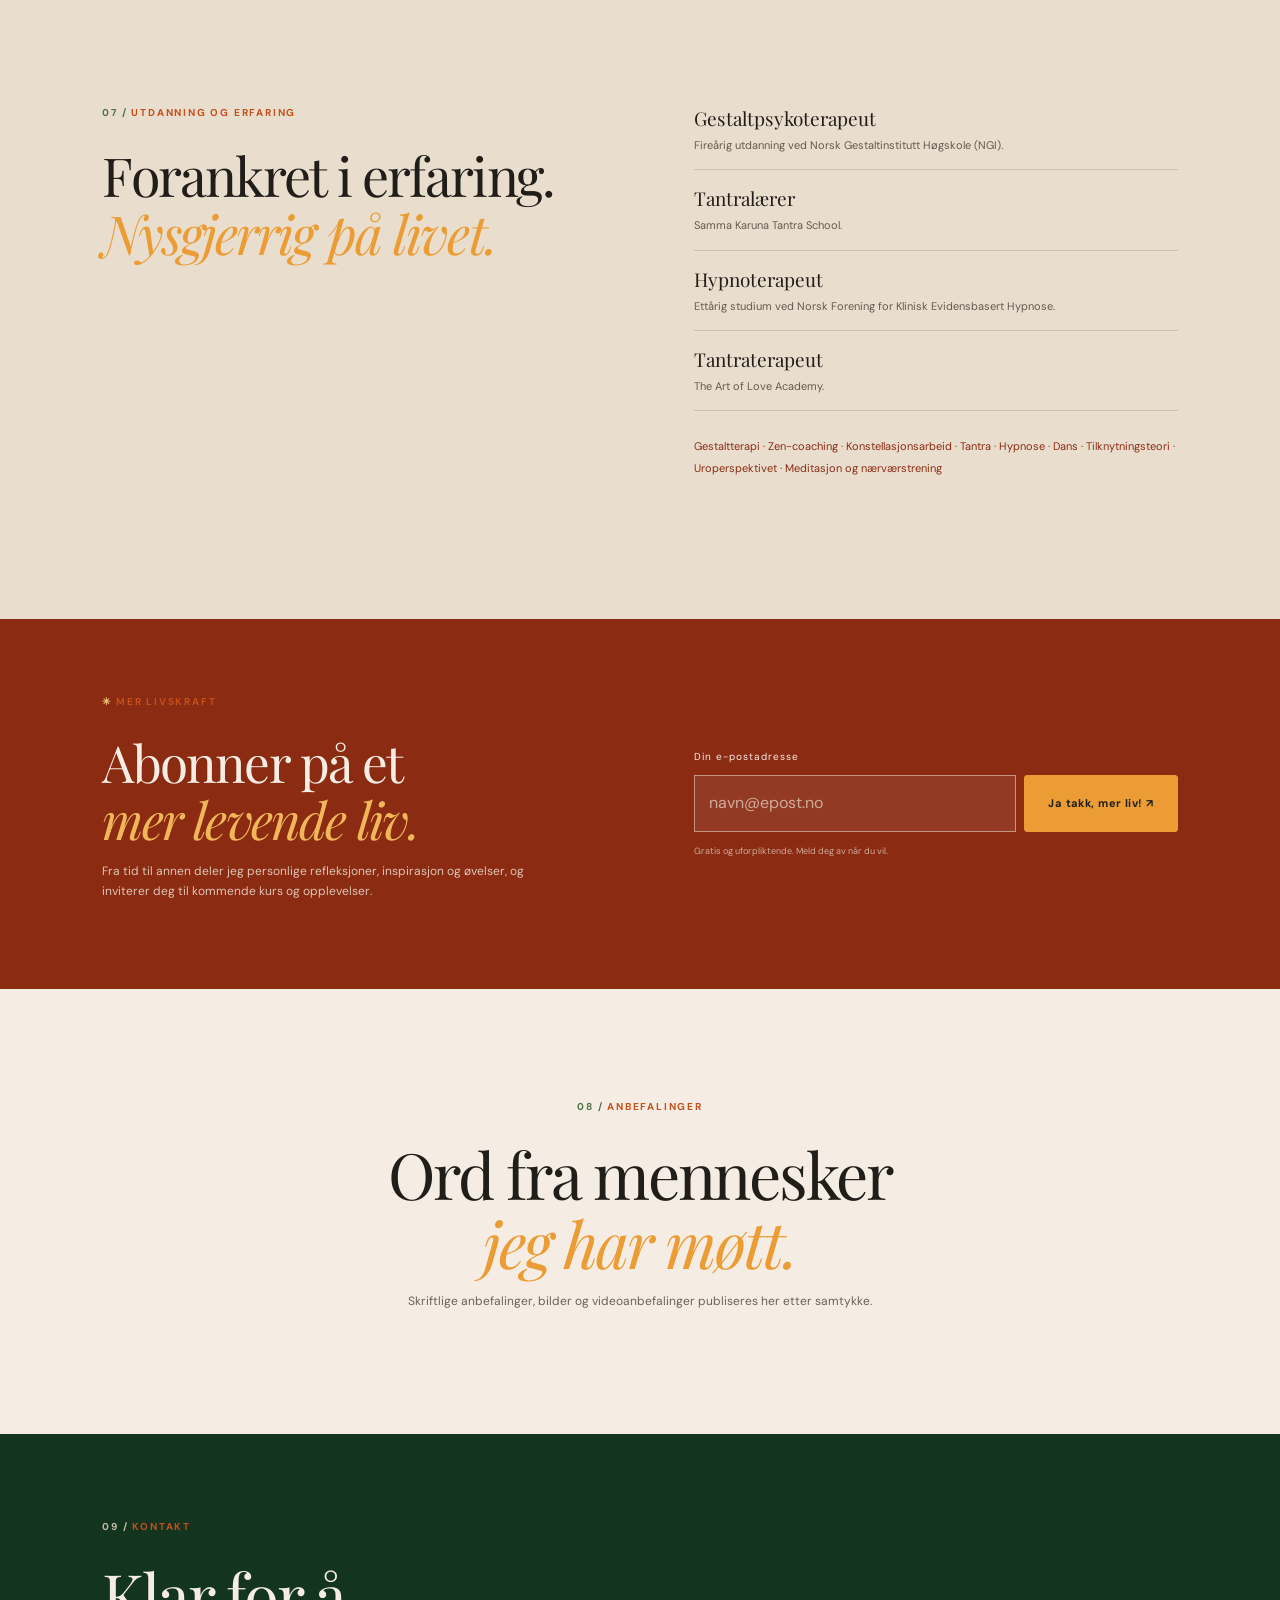
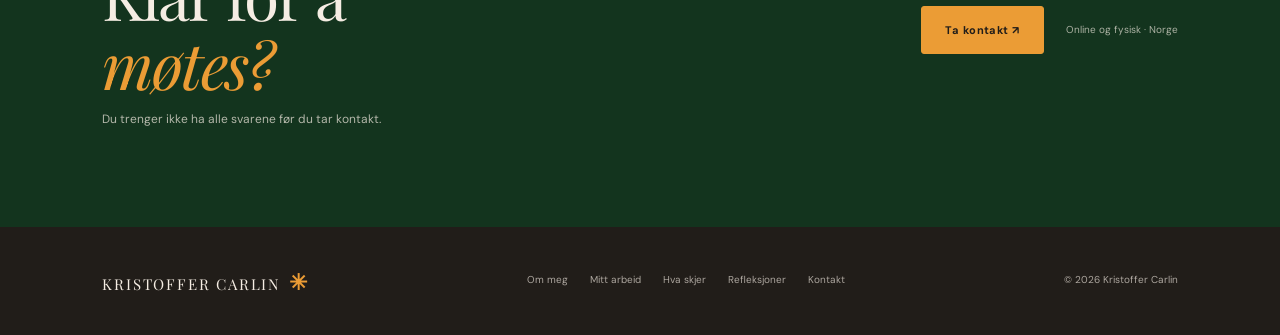
==== commit 910049dc: "Consolidate full-width forest hero and smaller framed portrait" ====
--- a/index.html
+++ b/index.html
@@ -7,7 +7,7 @@
 <title>Kristoffer Carlin — Velkommen hjem til deg selv</title>
 <link rel="preconnect" href="https://fonts.googleapis.com"><link rel="preconnect" href="https://fonts.gstatic.com" crossorigin>
 <link href="https://fonts.googleapis.com/css2?family=DM+Sans:wght@400;500;600;700&family=Playfair+Display:wght@400;500;600;700&display=swap" rel="stylesheet">
-<link rel="stylesheet" href="styles.css?v=kristoffer-hero-v5-visible-forest">
+<link rel="stylesheet" href="styles.css?v=kristoffer-hero-v6-clean">
 </head>
 <body>
 <div class="topline"><span data-no="Psykoterapeut · Lærer · Veileder" data-en="Psychotherapist · Teacher · Guide">Psykoterapeut · Lærer · Veileder</span><span class="topline-right">Norge <i>✳</i> Online og fysisk</span></div>
@@ -29,7 +29,7 @@
 <p class="hero-note" data-no="Du er akkurat som du skal være. Du er dypt ønsket." data-en="You are exactly as you’re meant to be. You are deeply wanted.">Du er akkurat som du skal være. Du er dypt ønsket.</p>
 <div class="hero-actions"><a class="btn" href="#individual" data-no="Book en time ↗" data-en="Book a session ↗">Book en time ↗</a><a class="btn btn-outline" href="#events" data-no="Se hva som skjer ↓" data-en="See what’s on ↓">Se hva som skjer ↓</a></div>
 </div>
-<div class="hero-visual"><div class="hero-portrait-wrap"><img class="hero-portrait" src="https://images.squarespace-cdn.com/content/v1/5fbe4e625bcb0228a27206f6/d194cfca-4292-4900-af7c-16e26bdc45c0/J_V%2B%28257%29.jpeg?format=1000w" alt="Kristoffer Carlin" loading="eager" fetchpriority="high"></div><div class="hero-stamp">✳<small>MER LIV<br>MER DEG</small></div><div class="photo-caption"><span>KRISTOFFER CARLIN</span><span data-no="ET ROM FOR HELE DEG" data-en="A SPACE FOR ALL OF YOU">ET ROM FOR HELE DEG</span></div></div>
+<div class="hero-visual"><div class="hero-portrait-wrap"><img class="hero-portrait" src="https://images.squarespace-cdn.com/content/v1/5fbe4e625bcb0228a27206f6/d194cfca-4292-4900-af7c-16e26bdc45c0/J_V%2B%28257%29.jpeg?format=1000w" alt="Kristoffer Carlin" loading="eager" fetchpriority="high"></div><div class="photo-caption"><span>KRISTOFFER CARLIN</span><span data-no="ET ROM FOR HELE DEG" data-en="A SPACE FOR ALL OF YOU">ET ROM FOR HELE DEG</span></div></div>
 </section>
 <section class="trustbar"><div><b>✳</b><span data-no="Ekthet" data-en="Authenticity">Ekthet</span></div><div><b>◌</b><span data-no="Sårbarhet" data-en="Vulnerability">Sårbarhet</span></div><div><b>↗</b><span data-no="Tilstedeværelse" data-en="Presence">Tilstedeværelse</span></div><div><b>∞</b><span data-no="Frihet" data-en="Freedom">Frihet</span></div><div><b>♡</b><span data-no="Nærhet" data-en="Intimacy">Nærhet</span></div></section>
 <section class="intro section" id="about"><div class="intro-image"></div><div class="intro-text"><p class="eyebrow">01 / <span data-no="OM KRISTOFFER" data-en="ABOUT KRISTOFFER">OM KRISTOFFER</span></p><h2 data-no="Hele meg tåler<br><em>hele livet.</em>" data-en="All of me can hold<br><em>all of life.</em>">Hele meg tåler<br><em>hele livet.</em></h2><p data-no="Hei! Jeg heter Kristoffer, og jeg elsker jobben min. Først og fremst er jeg en alminnelig fyr med skrammer, flekker, bulker og sår, som har oppdaget hvor rikt og levende livet kan bli når jeg omfavner hele min menneskelighet." data-en="Hi! I’m Kristoffer, and I love what I do. First and foremost, I’m a regular guy with a few scratches, stains, dents and scars. I’ve discovered how rich and alive life can be when I embrace all of my humanity.">Hei! Jeg heter Kristoffer, og jeg elsker jobben min. Først og fremst er jeg en alminnelig fyr med skrammer, flekker, bulker og sår, som har oppdaget hvor rikt og levende livet kan bli når jeg omfavner hele min menneskelighet.</p><p data-no="Jeg brenner for å støtte mennesker som vil leve sannere, rikere, friere og mer levende liv." data-en="I’m passionate about supporting people who want to live more honestly, more richly, more freely and more fully.">Jeg brenner for å støtte mennesker som vil leve sannere, rikere, friere og mer levende liv.</p><a class="textlink" href="#training" data-no="Les mer om meg ↗" data-en="More about me ↗">Les mer om meg ↗</a></div></section>
@@ -66,5 +66,5 @@
 <section class="contact"><div><p class="eyebrow">09 / <span data-no="KONTAKT" data-en="CONTACT">KONTAKT</span></p><h2 data-no="Klar for å<br><em>møtes?</em>" data-en="Ready to<br><em>meet?</em>">Klar for å<br><em>møtes?</em></h2><p data-no="Du trenger ikke ha alle svarene før du tar kontakt." data-en="You don’t need to have all the answers before reaching out.">Du trenger ikke ha alle svarene før du tar kontakt.</p></div><div class="contact-cta"><a class="btn" href="mailto:">Ta kontakt ↗</a><span data-no="Online og fysisk · Norge" data-en="Online and in person · Norway">Online og fysisk · Norge</span></div></section>
 </main>
 <footer><a class="logo" href="#home">KRISTOFFER <span>CARLIN</span><b>✳</b></a><div class="footer-links"><a href="#about">Om meg</a><a href="#work">Mitt arbeid</a><a href="#events">Hva skjer</a><a href="#reflections">Refleksjoner</a><a href="#contact">Kontakt</a></div><small>© <span id="year"></span> Kristoffer Carlin</small></footer>
-<script src="app.js?v=kristoffer-hero-v5-visible-forest" defer></script>
+<script src="app.js?v=kristoffer-hero-v6-clean" defer></script>
 </body></html>
--- a/styles.css
+++ b/styles.css
@@ -1,6 +1,6 @@
 :root{--forest:#13341E;--moss:#4E7145;--ivory:#F5EDE3;--ochre:#EB9C35;--orange:#C4501B;--sienna:#8A2B12;--black:#211D19;--sans:'DM Sans',sans-serif;--serif:'Playfair Display',Georgia,serif}
 *{box-sizing:border-box}html{scroll-behavior:smooth;scroll-padding-top:100px}body{margin:0;background:var(--ivory);color:var(--black);font-family:var(--sans);line-height:1.65}a{color:inherit;text-decoration:none}button,input{font:inherit}.topline{height:34px;background:var(--forest);color:#f5ede3;display:flex;justify-content:space-between;align-items:center;padding:0 5.5%;font-size:10px;letter-spacing:.13em;text-transform:uppercase}.topline i{color:var(--ochre);font-style:normal;margin:0 8px}.header{height:82px;padding:0 5.5%;display:flex;align-items:center;justify-content:space-between;background:var(--ivory);position:sticky;top:0;z-index:50;border-bottom:1px solid #211d1920}.logo{font-family:var(--serif);font-size:18px;letter-spacing:.12em;white-space:nowrap}.logo span{font-weight:400}.logo b{color:var(--orange);font-size:22px;margin-left:8px}nav{display:flex;gap:24px;align-items:center}nav>a,.navdrop>a{font-size:11px;letter-spacing:.04em;color:#38332c}nav>a:hover,.navdrop>a:hover{color:var(--orange)}.navdrop{position:relative}.dropdown{display:none;position:absolute;top:100%;left:-16px;min-width:220px;padding:14px;background:var(--forest);box-shadow:0 15px 30px #0002}.navdrop:hover .dropdown,.navdrop:focus-within .dropdown{display:grid}.dropdown a{color:var(--ivory);font-size:12px;padding:9px}.dropdown a:hover{color:var(--ochre)}.header-actions{display:flex;align-items:center;gap:12px}.header-actions button{border:0;background:none;color:var(--forest);font-size:11px;cursor:pointer}.menu-toggle{display:none;border:0;background:none;font-size:24px;color:var(--forest)}.btn{display:inline-flex;align-items:center;justify-content:center;background:var(--ochre);color:var(--black);padding:14px 23px;border-radius:3px;font-size:11px;font-weight:700;letter-spacing:.04em;border:1px solid var(--ochre);transition:.2s}.btn:hover{background:#f5b74f;transform:translateY(-2px)}.btn-small{padding:11px 16px}.btn-outline{background:transparent;color:var(--ivory);border-color:#f5ede380}.btn-outline:hover{background:var(--ivory);color:var(--forest)}
-.hero{background:var(--forest);color:var(--ivory);display:grid;grid-template-columns:48% 52%;min-height:610px;padding-left:8%;position:relative;overflow:hidden}.hero-copy{align-self:center;padding:75px 8% 85px 0;max-width:620px}.eyebrow{font-size:10px;letter-spacing:.18em;color:var(--moss);font-weight:700;text-transform:uppercase;margin:0 0 24px}.hero .eyebrow{color:var(--ochre)}.eyebrow span:first-child{color:var(--orange)}h1,h2,h3,p{margin-top:0}h1,h2{font-family:var(--serif);font-weight:400;line-height:1.08;letter-spacing:-.035em}h1{font-size:clamp(52px,6vw,84px);margin-bottom:24px}h1 em,h2 em{font-weight:400;color:var(--ochre)}.hero-lead{font-size:15px;line-height:1.85;color:#f5ede3d9;max-width:470px}.hero-note{font-family:var(--serif);font-style:italic;color:#e4b96b;margin:22px 0 30px}.hero-actions{display:flex;gap:12px;flex-wrap:wrap}.hero-visual{position:relative;min-height:610px}.hero-photo{position:absolute;inset:0;background:linear-gradient(90deg,#13341e33,#13341e00),url('https://images.unsplash.com/photo-1448375240586-882707db888b?auto=format&fit=crop&w=1500&q=85') center/cover}.photo-caption{position:absolute;bottom:28px;left:30px;right:30px;display:flex;justify-content:space-between;color:#fff;font-size:9px;letter-spacing:.17em}.hero-stamp{position:absolute;left:-42px;bottom:74px;width:94px;height:94px;border-radius:50%;background:var(--orange);color:var(--ivory);display:grid;place-items:center;font-size:28px;border:5px solid var(--forest);text-align:center}.hero-stamp small{font:8px var(--sans);letter-spacing:.1em;line-height:1.4}.trustbar{background:#e9dece;display:flex;justify-content:space-around;align-items:center;padding:23px 6%;color:var(--forest)}.trustbar div{display:flex;align-items:center;gap:10px;font-family:var(--serif);font-size:16px}.trustbar b{font-size:23px;color:var(--orange);font-weight:400}
+.eyebrow{font-size:10px;letter-spacing:.18em;color:var(--moss);font-weight:700;text-transform:uppercase;margin:0 0 24px}.eyebrow span:first-child{color:var(--orange)}h1,h2,h3,p{margin-top:0}h1,h2{font-family:var(--serif);font-weight:400;line-height:1.08;letter-spacing:-.035em}h1{font-size:clamp(52px,6vw,84px);margin-bottom:24px}h1 em,h2 em{font-weight:400;color:var(--ochre)}.trustbar{background:#e9dece;display:flex;justify-content:space-around;align-items:center;padding:23px 6%;color:var(--forest)}.trustbar div{display:flex;align-items:center;gap:10px;font-family:var(--serif);font-size:16px}.trustbar b{font-size:23px;color:var(--orange);font-weight:400}
 .section{padding:110px 8%}.intro{display:grid;grid-template-columns:46% 1fr;gap:9%;align-items:center}.intro-image{min-height:530px;background:url('https://images.unsplash.com/photo-1470770841072-f978cf4d019e?auto=format&fit=crop&w=1100&q=85') center/cover}.intro-text{max-width:560px}.intro h2,.section h2,.closing h2,.contact h2{font-size:clamp(40px,5vw,64px);margin-bottom:24px}.intro-text p:not(.eyebrow){font-size:14px;color:#575047;line-height:1.9}.textlink{display:inline-block;color:var(--orange);font-size:12px;font-weight:700;margin-top:15px;border-bottom:1px solid var(--orange);padding-bottom:5px}
 .work{background:var(--forest);color:var(--ivory)}.section-head{display:flex;justify-content:space-between;align-items:end;gap:50px;margin-bottom:42px}.section-head h2{margin:0}.section-head>p{max-width:380px;color:#f5ede3bd;font-size:13px;line-height:1.9;margin:0 0 7px}.work .eyebrow,.events .eyebrow{color:#c6b99f}.work-grid{display:grid;grid-template-columns:repeat(6,1fr);gap:15px}.work-card{grid-column:span 2;min-height:370px;padding:22px;display:flex;flex-direction:column;justify-content:space-between;background-size:cover;background-position:center;position:relative;overflow:hidden;color:#fff}.work-card:before{content:"";position:absolute;inset:0;background:linear-gradient(0deg,#101d16ed 0%,#101d1650 58%,#101d1620)}.work-card>*{position:relative}.work-card:nth-child(4),.work-card:nth-child(5){grid-column:span 3;min-height:330px}.card-one{background-image:url('https://images.unsplash.com/photo-1518837695005-2083093ee35b?auto=format&fit=crop&w=900&q=80')}.card-two{background-image:url('https://images.unsplash.com/photo-1516589178581-6cd7833ae3b2?auto=format&fit=crop&w=900&q=80')}.card-three{background-image:url('https://images.unsplash.com/photo-1511497584788-876760111969?auto=format&fit=crop&w=900&q=80')}.card-four{background-image:url('https://images.unsplash.com/photo-1470252649378-9c29740c9fa8?auto=format&fit=crop&w=900&q=80')}.card-five{background-image:url('https://images.unsplash.com/photo-1448375240586-882707db888b?auto=format&fit=crop&w=900&q=80')}.work-card>span{font-size:9px;letter-spacing:.15em;color:#f5c56e}.work-card h3{font:400 32px/1.1 var(--serif);margin:0 0 10px}.work-card p{font-size:12px;max-width:280px;color:#f5ede3d9;margin:0}.work-card b{position:absolute;right:0;bottom:0;width:42px;height:42px;display:grid;place-items:center;background:var(--ochre);color:var(--black);font-size:18px}.work-card:hover{background-size:auto 108%}
 .quote{background:var(--orange);color:var(--ivory);padding:80px 12%;text-align:center}.quote>p{font:80px/0.5 var(--serif);color:#f1b65a;margin:0 0 25px}.quote blockquote{font:clamp(24px,3vw,38px)/1.35 var(--serif);max-width:900px;margin:0 auto 24px}.quote span{font-size:9px;letter-spacing:.2em;color:#f7cf8a}
@@ -11,152 +11,165 @@
 .training{background:#e9dece;display:grid;grid-template-columns:1fr 1fr;gap:10%;align-items:start}.training h2{font-size:clamp(38px,4.2vw,56px)}.credentials p{border-bottom:1px solid #211d1925;padding:0 0 15px;margin:0 0 15px}.credentials b,.credentials span{display:block}.credentials b{font:19px var(--serif);font-weight:400}.credentials span{font-size:11px;color:#625a50;margin-top:5px}.credentials .methods{border:0;font-size:11px;line-height:2;color:var(--sienna);margin-top:24px}
 .newsletter{background:var(--sienna);color:var(--ivory);padding:75px 8%;display:grid;grid-template-columns:1fr 1fr;gap:10%;align-items:center}.newsletter .eyebrow{color:#f1c77e}.newsletter h2{font:400 clamp(38px,4vw,54px)/1.1 var(--serif);margin-bottom:15px}.newsletter h2 em{color:#f1b65a}.newsletter p:not(.eyebrow){font-size:12px;color:#f5ede3c9;max-width:450px}.newsletter label{display:block;font-size:10px;letter-spacing:.1em;margin-bottom:10px}.newsletter form>div{display:flex;gap:8px}.newsletter input{min-width:0;flex:1;padding:14px;border:1px solid #f5ede380;background:#ffffff12;color:white}.newsletter input::placeholder{color:#f5ede3a0}.newsletter form small{display:block;font-size:9px;color:#f5ede3a8;margin-top:12px}
 .closing{text-align:center}.closing h2{margin:0 0 15px}.closing>p:last-child{font-size:12px;color:#6c6257}.contact{background:var(--forest);color:var(--ivory);padding:85px 8%;display:flex;justify-content:space-between;align-items:center}.contact .eyebrow{color:#c9bda8}.contact h2{margin-bottom:12px}.contact h2 em{color:var(--ochre)}.contact>div>p:last-child{font-size:12px;color:#f5ede3b5}.contact-cta{display:flex;align-items:center;gap:22px}.contact-cta span{font-size:10px;color:#f5ede3ad}footer{background:var(--black);color:var(--ivory);padding:36px 8%;display:flex;justify-content:space-between;align-items:center}footer .logo{font-size:15px}footer .logo b{color:var(--ochre)}.footer-links{display:flex;gap:22px}.footer-links a,footer small{font-size:10px;color:#f5ede3a8}
-@media(max-width:1050px){nav{gap:13px}nav>a,.navdrop>a{font-size:10px}.header{padding:0 3%}.header-actions .btn{display:none}.hero{padding-left:6%}.section{padding:85px 6%}}
-@media(max-width:760px){.topline{padding:0 5%;font-size:8px}.topline-right{display:none}.header{height:70px;padding:0 5%}.menu-toggle{display:block;margin-left:auto}nav{display:none;position:absolute;top:70px;left:0;right:0;background:var(--forest);padding:18px 6%;align-items:stretch;flex-direction:column;gap:0}nav.open{display:flex}nav>a,.navdrop>a{color:var(--ivory);display:block;padding:12px 0;font-size:13px}.dropdown{position:static;box-shadow:none;padding:4px 10px;background:#1c482b}.header-actions{margin-left:12px}.header-actions .btn{display:none}.hero{display:block;padding:0}.hero-copy{padding:70px 7% 55px}.hero-visual{min-height:370px}.hero-stamp{left:auto;right:22px;bottom:-32px}.trustbar{display:grid;grid-template-columns:repeat(3,1fr);gap:18px;padding:26px 7%}.trustbar div{font-size:13px}.section{padding:70px 7%}.intro,.session,.reflections,.training,.newsletter{grid-template-columns:1fr;gap:35px}.intro-image{min-height:350px}.section-head{display:block}.section-head>p{margin-top:20px}.work-grid{grid-template-columns:1fr 1fr}.work-card,.work-card:nth-child(4),.work-card:nth-child(5){grid-column:span 1;min-height:330px}.work-card:last-child{grid-column:span 2}.quote{padding:60px 8%}.session-photo{height:280px}.price-card{margin:-30px 0 0 0}.steps{grid-template-columns:1fr 1fr;gap:25px}.empty-events{padding:25px;min-height:130px}.empty-events p{font-size:15px}.newsletter{padding:65px 7%}.contact{padding:65px 7%;display:block}.contact-cta{margin-top:25px;flex-wrap:wrap}footer{padding:32px 7%;display:grid;gap:20px}.footer-links{flex-wrap:wrap;gap:15px}}
+@media(max-width:1050px){nav{gap:13px}nav>a,.navdrop>a{font-size:10px}.header{padding:0 3%}.header-actions .btn{display:none}.section{padding:85px 6%}}
+@media(max-width:760px){.topline{padding:0 5%;font-size:8px}.topline-right{display:none}.header{height:70px;padding:0 5%}.menu-toggle{display:block;margin-left:auto}nav{display:none;position:absolute;top:70px;left:0;right:0;background:var(--forest);padding:18px 6%;align-items:stretch;flex-direction:column;gap:0}nav.open{display:flex}nav>a,.navdrop>a{color:var(--ivory);display:block;padding:12px 0;font-size:13px}.dropdown{position:static;box-shadow:none;padding:4px 10px;background:#1c482b}.header-actions{margin-left:12px}.header-actions .btn{display:none}.trustbar{display:grid;grid-template-columns:repeat(3,1fr);gap:18px;padding:26px 7%}.trustbar div{font-size:13px}.section{padding:70px 7%}.intro,.session,.reflections,.training,.newsletter{grid-template-columns:1fr;gap:35px}.intro-image{min-height:350px}.section-head{display:block}.section-head>p{margin-top:20px}.work-grid{grid-template-columns:1fr 1fr}.work-card,.work-card:nth-child(4),.work-card:nth-child(5){grid-column:span 1;min-height:330px}.work-card:last-child{grid-column:span 2}.quote{padding:60px 8%}.session-photo{height:280px}.price-card{margin:-30px 0 0 0}.steps{grid-template-columns:1fr 1fr;gap:25px}.empty-events{padding:25px;min-height:130px}.empty-events p{font-size:15px}.newsletter{padding:65px 7%}.contact{padding:65px 7%;display:block}.contact-cta{margin-top:25px;flex-wrap:wrap}footer{padding:32px 7%;display:grid;gap:20px}.footer-links{flex-wrap:wrap;gap:15px}}
 @media(max-width:430px){h1{font-size:51px}.work-grid{grid-template-columns:1fr}.work-card,.work-card:nth-child(4),.work-card:nth-child(5),.work-card:last-child{grid-column:span 1;min-height:330px}.trustbar{grid-template-columns:1fr 1fr}.steps{grid-template-columns:1fr}.newsletter form>div{display:grid}.footer-links{gap:12px}}
 
 .help{background:var(--ivory)}.help h2{font-size:clamp(40px,4.7vw,60px);margin-bottom:40px}.help-grid{display:grid;grid-template-columns:repeat(3,1fr);gap:0 36px}.help-grid p{font-size:12px;line-height:1.8;color:#5d554b;border-top:1px solid #211d1928;padding:17px 0;margin:0}@media(max-width:760px){.help-grid{grid-template-columns:1fr 1fr;gap:0 22px}}@media(max-width:430px){.help-grid{grid-template-columns:1fr}}
 
-/* Joanna-inspired portrait hero: full forest backdrop + Kristoffer on the right */
-.hero{isolation:isolate;background:var(--forest) url('https://images.unsplash.com/photo-1448375240586-882707db888b?auto=format&fit=crop&w=2200&q=90') center 48%/cover no-repeat;position:relative;grid-template-columns:52% 48%;padding-left:8%;min-height:650px}
-.hero:before{content:"";position:absolute;inset:0;z-index:-1;background:linear-gradient(90deg,rgba(10,34,20,.94) 0%,rgba(13,43,24,.88) 43%,rgba(13,43,24,.42) 100%)}
-.hero-copy{position:relative;z-index:1;padding-right:7%;max-width:670px}
-.hero-visual{position:relative;z-index:1;min-height:650px;display:flex;align-items:center;justify-content:center;padding:38px 8% 55px 0;background:none}
-.hero-portrait-wrap{width:min(100%,470px);height:550px;overflow:hidden;border-radius:180px 180px 18px 18px;border:1px solid rgba(245,237,227,.55);box-shadow:0 28px 70px rgba(0,0,0,.38);background:#344b36}
-.hero-portrait{width:100%;height:100%;display:block;object-fit:cover;object-position:center 28%}
-.hero-visual .photo-caption{left:50%;right:auto;bottom:23px;transform:translateX(-50%);width:min(100%,470px);padding:0 10px;white-space:nowrap}
-.hero-stamp{left:5%;bottom:105px;z-index:3}
-@media(max-width:760px){.hero{display:grid;grid-template-columns:1fr;padding:0;min-height:0}.hero-copy{padding:65px 7% 32px}.hero-visual{min-height:0;padding:10px 7% 58px;display:block}.hero-portrait-wrap{height:440px;width:min(100%,420px);margin:0 auto;border-radius:160px 160px 16px 16px}.hero-visual .photo-caption{left:50%;bottom:20px}.hero-stamp{left:4%;bottom:55px;width:78px;height:78px}}
-
-
-/* Definitive split hero: copy on the left, forest scene and portrait card on the right */
-.hero{display:grid!important;grid-template-columns:minmax(0,1fr) minmax(0,1fr)!important;min-height:680px!important;padding:0!important;background:#13341e!important;overflow:hidden}
-.hero:before{display:none!important}
-.hero-copy{grid-column:1;grid-row:1;align-self:center;padding:78px clamp(34px,6vw,100px) 78px clamp(40px,8vw,150px)!important;max-width:none!important;z-index:2}
-.hero-visual{grid-column:2;grid-row:1;min-height:680px!important;height:100%;padding:50px clamp(28px,5vw,80px)!important;display:flex!important;align-items:center!important;justify-content:center!important;position:relative;isolation:isolate;overflow:hidden;background:transparent!important}
-.hero-visual:before{content:"";position:absolute;inset:0;z-index:-1;background:linear-gradient(0deg,rgba(10,31,18,.28),rgba(10,31,18,.18)),url('https://images.unsplash.com/photo-1448375240586-882707db888b?auto=format&fit=crop&w=1600&q=90') center/cover no-repeat}
-.hero-portrait-wrap{display:block!important;position:relative;z-index:1;width:min(82%,490px)!important;height:min(74vh,570px)!important;min-height:430px;overflow:hidden;border:2px solid rgba(245,237,227,.85)!important;border-radius:230px 230px 12px 12px!important;box-shadow:0 25px 65px rgba(0,0,0,.42)!important;background:#344b36}
-.hero-portrait{display:block!important;visibility:visible!important;opacity:1!important;width:100%!important;height:100%!important;object-fit:cover!important;object-position:center 25%!important}
-.hero-visual .photo-caption{z-index:2;left:50%!important;right:auto!important;bottom:22px!important;transform:translateX(-50%);width:min(82%,490px)!important}
-.hero-stamp{left:3%!important;bottom:105px!important;z-index:4}
-@media(max-width:760px){
- .hero{grid-template-columns:1fr!important;min-height:0!important}
- .hero-copy{grid-column:1;grid-row:1;padding:64px 7% 38px!important}
- .hero-visual{grid-column:1;grid-row:2;min-height:530px!important;height:auto!important;padding:38px 7% 65px!important}
- .hero-portrait-wrap{width:min(86%,420px)!important;height:450px!important;min-height:0}
- .hero-visual .photo-caption{bottom:25px!important}
- .hero-stamp{left:4%!important;bottom:55px!important}
+/* Authoritative hero section: continuous full-width forest backdrop + smaller framed right portrait */
+.hero{
+  position:relative;
+  overflow:hidden;
+  display:grid;
+  grid-template-columns:minmax(0,55%) minmax(0,45%);
+  align-items:center;
+  min-height:clamp(620px,76vh,740px);
+  color:var(--ivory);
+  background-color:var(--forest);
+  background-image:
+    linear-gradient(
+      90deg,
+      rgba(11,34,20,.60) 0%,
+      rgba(11,34,20,.48) 28%,
+      rgba(11,34,20,.28) 52%,
+      rgba(11,34,20,.14) 76%,
+      rgba(11,34,20,.06) 100%
+    ),
+    url("https://images.unsplash.com/photo-1448375240586-882707db888b?auto=format&fit=crop&w=2400&q=90");
+  background-position:center 48%;
+  background-size:cover;
+  background-repeat:no-repeat;
 }
-
-/* v2 hard override: right panel always shows the portrait over the forest background */
-.hero{display:grid!important;grid-template-columns:1fr 1fr!important;min-height:680px!important;padding:0!important;background:var(--forest)!important}
-.hero-copy{grid-column:1!important;grid-row:1!important;align-self:center!important}
-.hero-visual{grid-column:2!important;grid-row:1!important;position:relative!important;display:flex!important;align-items:center!important;justify-content:center!important;min-height:680px!important;overflow:hidden!important;isolation:isolate!important;background:transparent!important}
-.hero-visual:before{content:""!important;position:absolute!important;inset:0!important;z-index:-1!important;background:linear-gradient(rgba(10,31,18,.18),rgba(10,31,18,.28)),url("https://images.unsplash.com/photo-1448375240586-882707db888b?auto=format&fit=crop&w=1800&q=90") center/cover no-repeat!important}
-.hero-portrait-wrap{display:block!important;position:relative!important;z-index:2!important;width:min(82%,490px)!important;height:570px!important;min-height:430px!important;opacity:1!important;visibility:visible!important;overflow:hidden!important;border:2px solid rgba(245,237,227,.9)!important;border-radius:230px 230px 14px 14px!important;box-shadow:0 25px 65px rgba(0,0,0,.42)!important}
-.hero-portrait{display:block!important;visibility:visible!important;opacity:1!important;width:100%!important;height:100%!important;object-fit:cover!important;object-position:center 25%!important}
-@media(max-width:760px){.hero{grid-template-columns:1fr!important}.hero-copy{grid-column:1!important;grid-row:1!important}.hero-visual{grid-column:1!important;grid-row:2!important;min-height:550px!important}.hero-portrait-wrap{width:min(86%,420px)!important;height:460px!important;min-height:0!important}}
-
-
-/* V3 refinement: forest spans the complete hero and softly fades behind the copy */
-.hero{
-  background:
-    linear-gradient(90deg,
-      rgba(10,34,20,.94) 0%,
-      rgba(10,34,20,.84) 27%,
-      rgba(10,34,20,.58) 52%,
-      rgba(10,34,20,.20) 100%),
-    url("https://images.unsplash.com/photo-1448375240586-882707db888b?auto=format&fit=crop&w=2400&q=90")
-    center 48%/cover no-repeat!important;
+.hero-copy{
+  position:relative;
+  padding:72px clamp(24px,3vw,52px) 72px clamp(40px,8vw,154px);
+  max-width:780px;
+  background:transparent;
+  text-shadow:0 2px 18px rgba(7,22,13,.42);
 }
-.hero-visual:before{display:none!important}
+.hero .eyebrow{
+  display:inline-flex;
+  align-items:center;
+  gap:8px;
+  color:var(--ochre);
+  margin-bottom:22px;
+}
+.hero h1{
+  font-size:clamp(48px,5vw,76px);
+  line-height:1.07;
+  margin-bottom:24px;
+}
+.hero-lead{
+  font-size:15.5px;
+  line-height:1.85;
+  color:rgba(245,237,227,.94);
+  max-width:490px;
+  margin-bottom:0;
+}
+.hero-note{
+  font-family:var(--serif);
+  font-style:italic;
+  font-size:16.5px;
+  color:#f1c97d;
+  margin:20px 0 32px;
+}
+.hero-actions{
+  display:flex;
+  gap:12px;
+  flex-wrap:wrap;
+}
+.hero .btn-outline{
+  background:rgba(11,34,20,.30);
+  border-color:rgba(245,237,227,.72);
+  backdrop-filter:blur(4px);
+}
+.hero .btn-outline:hover{
+  background:var(--ivory);
+  color:var(--forest);
+  border-color:var(--ivory);
+}
+.hero-visual{
+  position:relative;
+  display:flex;
+  flex-direction:column;
+  align-items:center;
+  justify-content:center;
+  padding:56px clamp(24px,5vw,72px);
+  background:transparent;
+}
 .hero-portrait-wrap{
-  width:min(68%,370px)!important;
-  height:450px!important;
-  min-height:0!important;
-  border-radius:190px 190px 12px 12px!important;
+  width:clamp(265px,20vw,305px);
+  height:clamp(370px,28vw,420px);
+  overflow:hidden;
+  border-radius:155px 155px 14px 14px;
+  border:1px solid rgba(245,237,227,.45);
+  box-shadow:0 24px 60px rgba(6,18,11,.42);
+  background:#2b402f;
+}
+.hero-portrait{
+  width:100%;
+  height:100%;
+  display:block;
+  object-fit:cover;
+  object-position:center 22%;
+}
+.hero-visual .photo-caption{
+  width:clamp(265px,20vw,305px);
+  margin-top:14px;
+  display:flex;
+  justify-content:space-between;
+  gap:12px;
+  color:rgba(245,237,227,.80);
+  font-size:9px;
+  letter-spacing:.16em;
+  text-shadow:0 1px 10px rgba(0,0,0,.48);
+}
+@media(max-width:1050px){
+  .hero-copy{padding:64px 28px 64px 6%}
+  .hero-visual{padding:48px 5% 48px 20px}
 }
 @media(max-width:760px){
- .hero{
-   background:
-     linear-gradient(180deg,rgba(10,34,20,.90) 0%,rgba(10,34,20,.65) 52%,rgba(10,34,20,.25) 100%),
-     url("https://images.unsplash.com/photo-1448375240586-882707db888b?auto=format&fit=crop&w=1400&q=90")
-     center/cover no-repeat!important;
- }
- .hero-portrait-wrap{width:min(72%,340px)!important;height:420px!important}
+  .hero{
+    grid-template-columns:1fr;
+    min-height:0;
+    background-image:
+      linear-gradient(
+        180deg,
+        rgba(11,34,20,.60) 0%,
+        rgba(11,34,20,.48) 46%,
+        rgba(11,34,20,.24) 76%,
+        rgba(11,34,20,.14) 100%
+      ),
+      url("https://images.unsplash.com/photo-1448375240586-882707db888b?auto=format&fit=crop&w=1400&q=90");
+    background-position:center center;
+  }
+  .hero-copy{
+    padding:46px 7% 28px;
+    max-width:none;
+  }
+  .hero h1{
+    font-size:clamp(42px,11vw,52px);
+    margin-bottom:18px;
+  }
+  .hero-lead{
+    font-size:14.5px;
+    line-height:1.75;
+  }
+  .hero-note{
+    margin:16px 0 24px;
+    font-size:15.5px;
+  }
+  .hero-visual{
+    padding:14px 7% 46px;
+  }
+  .hero-portrait-wrap{
+    width:min(68vw,260px);
+    height:min(94vw,360px);
+    border-radius:135px 135px 12px 12px;
+  }
+  .hero-visual .photo-caption{
+    width:min(68vw,260px);
+    font-size:8.5px;
+  }
 }
-
-
-/* V4: one continuous forest photograph across the complete hero, with a soft left fade */
-.hero{
-  background:
-    linear-gradient(90deg,
-      rgba(12,43,25,.84) 0%,
-      rgba(12,43,25,.70) 24%,
-      rgba(12,43,25,.38) 52%,
-      rgba(12,43,25,.12) 100%),
-    url("https://images.unsplash.com/photo-1448375240586-882707db888b?auto=format&fit=crop&w=2400&q=90")
-    center center/cover no-repeat!important;
-  background-color:#13341e!important;
-}
-.hero:before{display:none!important}
-.hero-visual{background:transparent!important}
-.hero-visual:before{display:none!important}
-.hero-portrait-wrap{
-  width:min(68%,340px)!important;
-  height:440px!important;
-  min-height:0!important;
-  border-radius:175px 175px 12px 12px!important;
-}
-.hero-portrait{object-position:center 24%!important}
-@media(max-width:760px){
- .hero{
-   background:
-     linear-gradient(180deg,rgba(12,43,25,.78) 0%,rgba(12,43,25,.52) 100%),
-     url("https://images.unsplash.com/photo-1448375240586-882707db888b?auto=format&fit=crop&w=1400&q=90")
-     center/cover no-repeat!important;
- }
- .hero-portrait-wrap{width:min(72%,330px)!important;height:420px!important}
-}
-
-
-/* V5 — visible forest texture across the WHOLE hero; gentle fade, not a solid panel */
-html body main#home section.hero{
-  background-image:
-    linear-gradient(90deg,
-      rgba(10,34,20,.42) 0%,
-      rgba(10,34,20,.30) 25%,
-      rgba(10,34,20,.14) 52%,
-      rgba(10,34,20,.04) 100%),
-    url("https://images.unsplash.com/photo-1448375240586-882707db888b?auto=format&fit=crop&w=2400&q=90")!important;
-  background-position:center center!important;
-  background-size:cover!important;
-  background-repeat:no-repeat!important;
-  background-color:#13341e!important;
-}
-html body main#home section.hero:before{display:none!important;content:none!important}
-html body main#home section.hero .hero-visual{background:transparent!important}
-html body main#home section.hero .hero-visual:before{display:none!important;content:none!important}
-html body main#home section.hero .hero-copy{
-  background:transparent!important;
-  text-shadow:0 1px 18px rgba(0,0,0,.18);
-}
-html body main#home section.hero .hero-portrait-wrap{
-  width:clamp(230px,23vw,300px)!important;
-  height:clamp(330px,39vw,410px)!important;
-  min-height:0!important;
-  max-width:300px!important;
-  border-radius:155px 155px 12px 12px!important;
-}
-html body main#home section.hero .hero-portrait{
-  width:100%!important;height:100%!important;object-fit:cover!important;object-position:center 24%!important
-}
-@media(max-width:760px){
- html body main#home section.hero{
-  background-image:
-   linear-gradient(180deg,rgba(10,34,20,.44),rgba(10,34,20,.18)),
-   url("https://images.unsplash.com/photo-1448375240586-882707db888b?auto=format&fit=crop&w=1400&q=90")!important;
-  background-position:center!important;background-size:cover!important;
- }
- html body main#home section.hero .hero-portrait-wrap{width:260px!important;height:370px!important}
-}
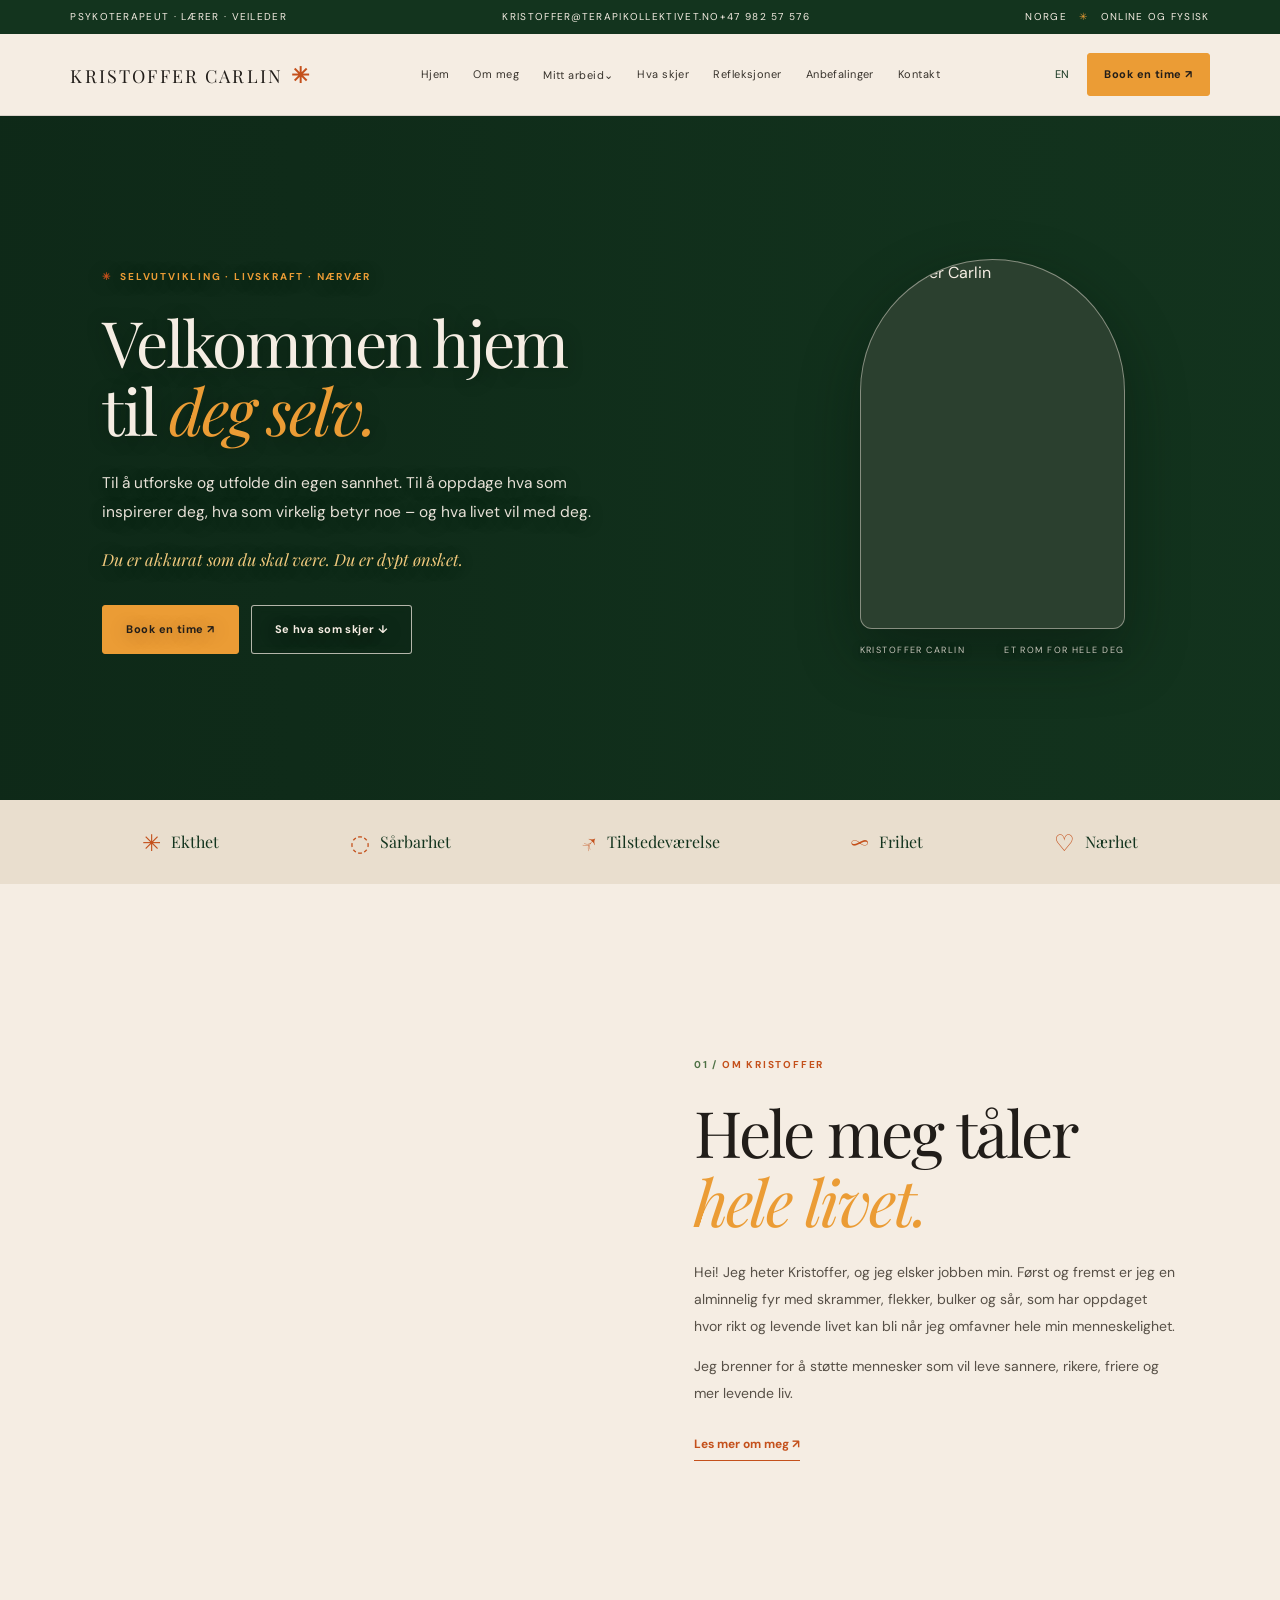
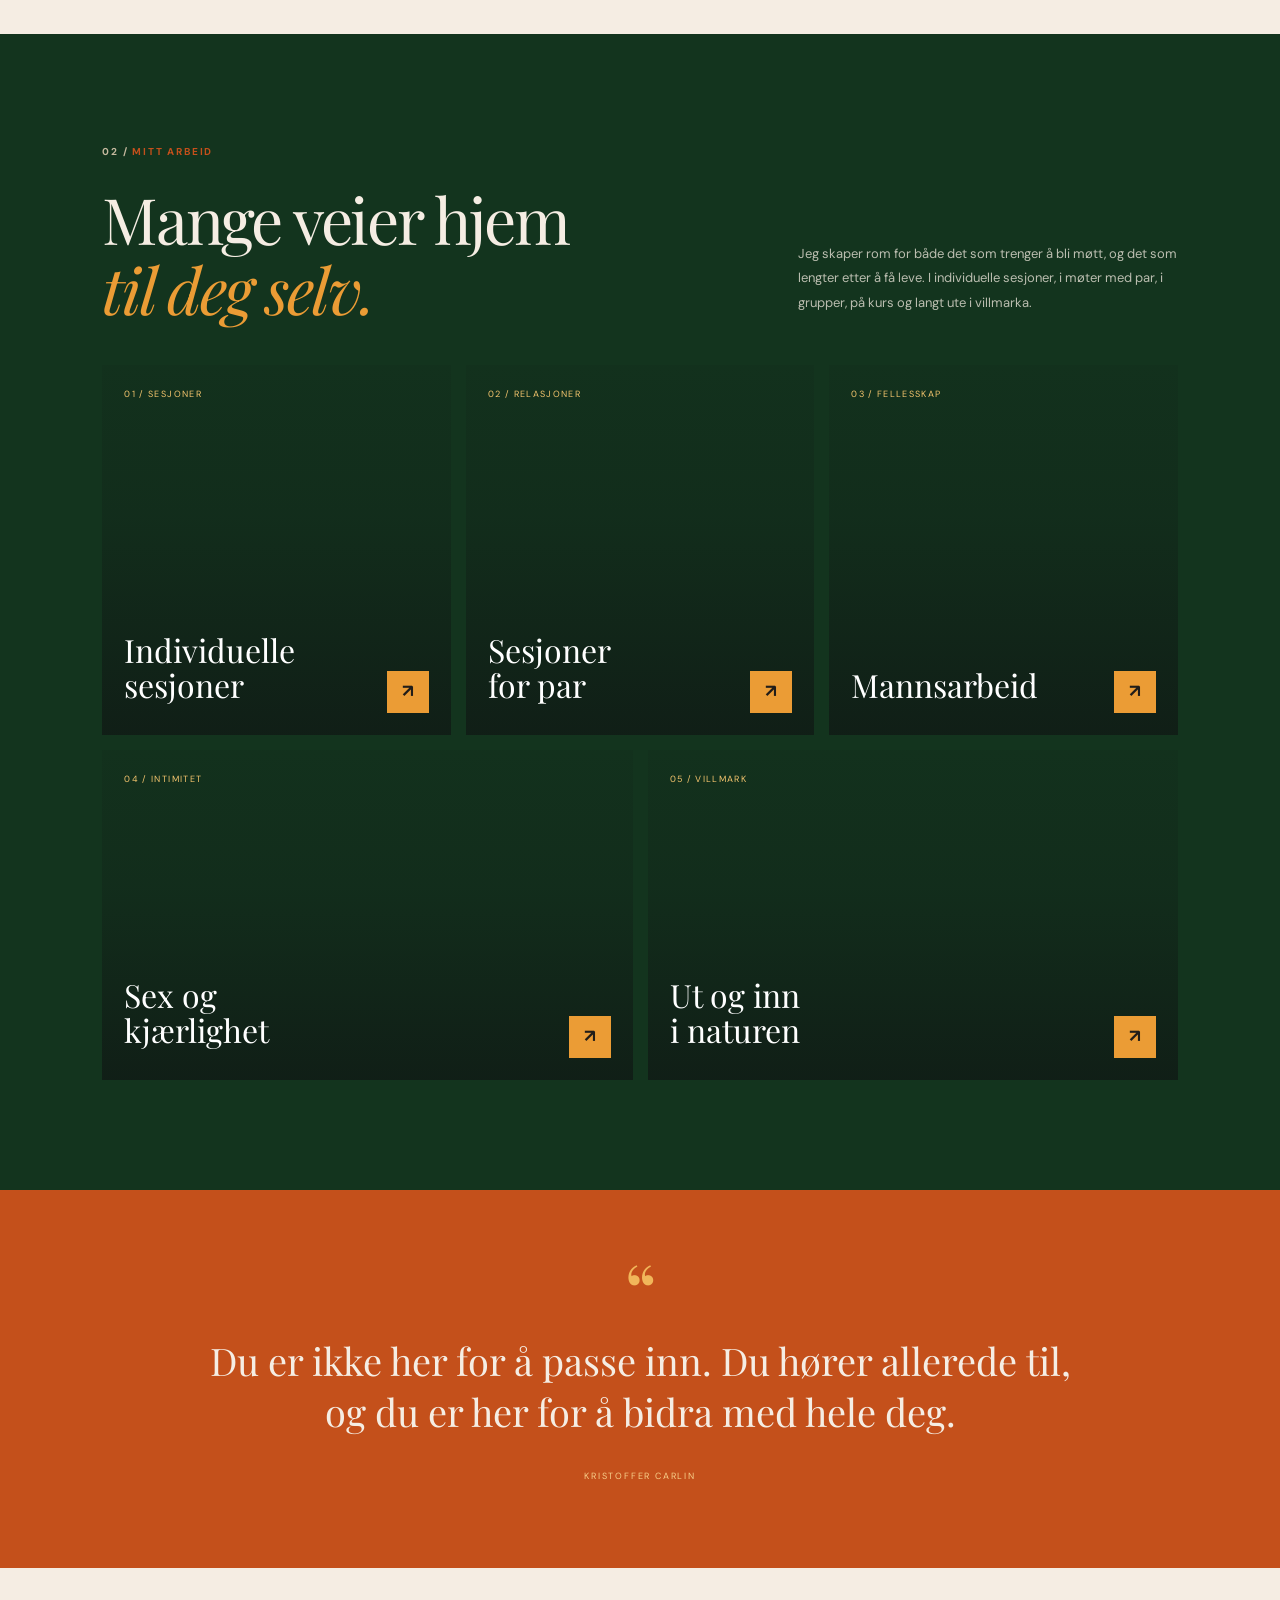
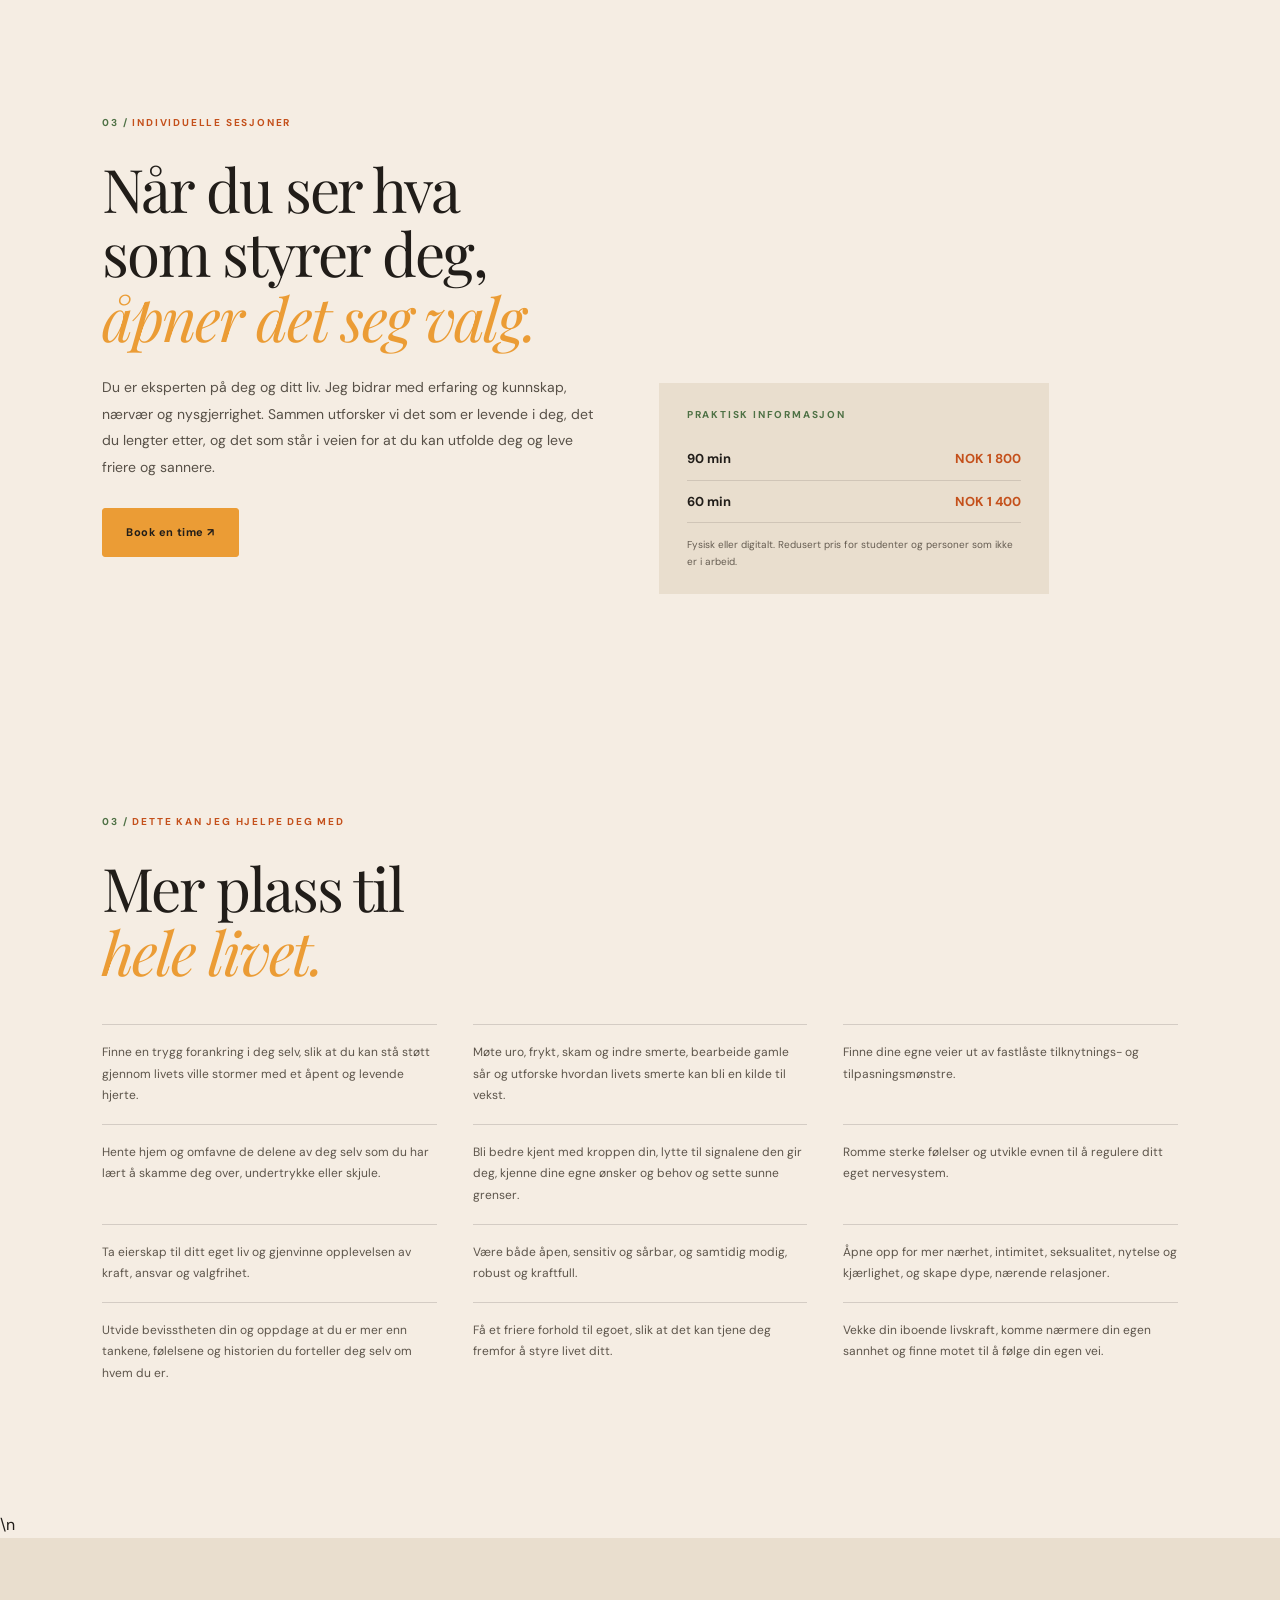
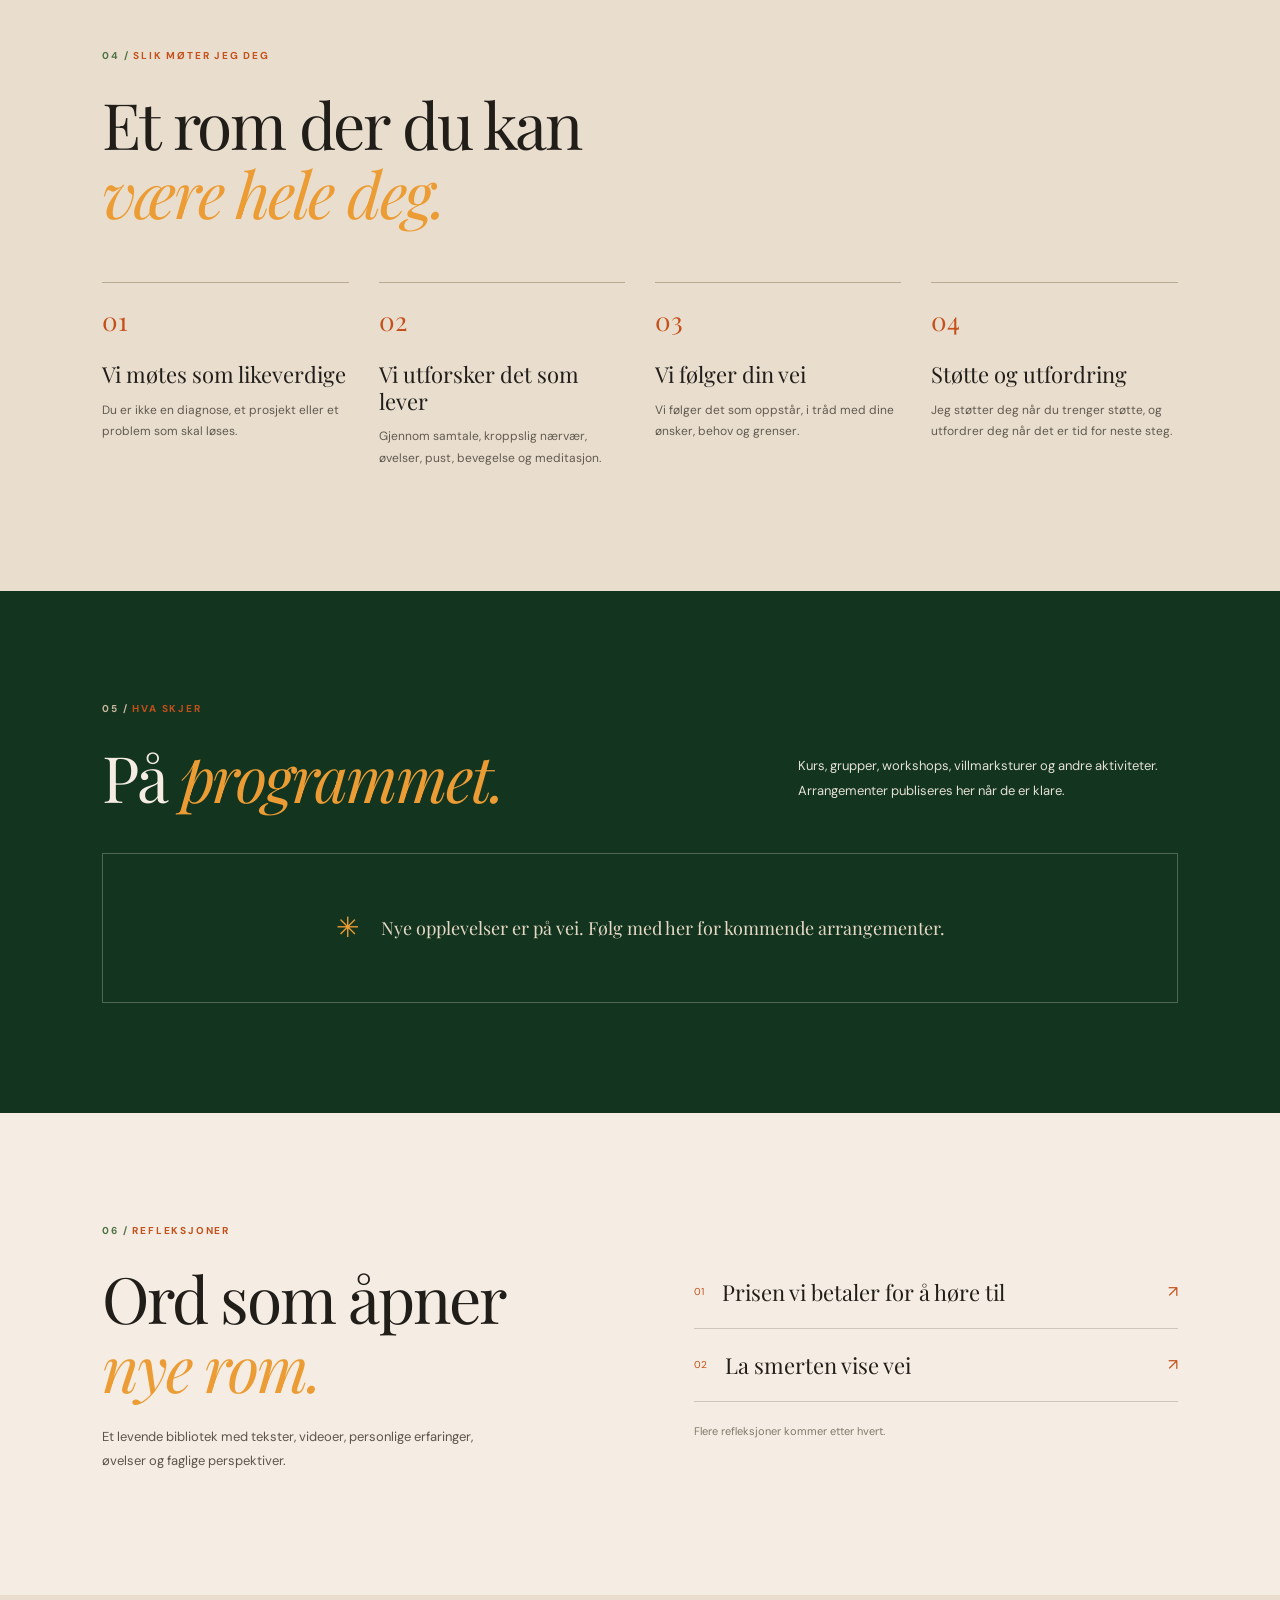
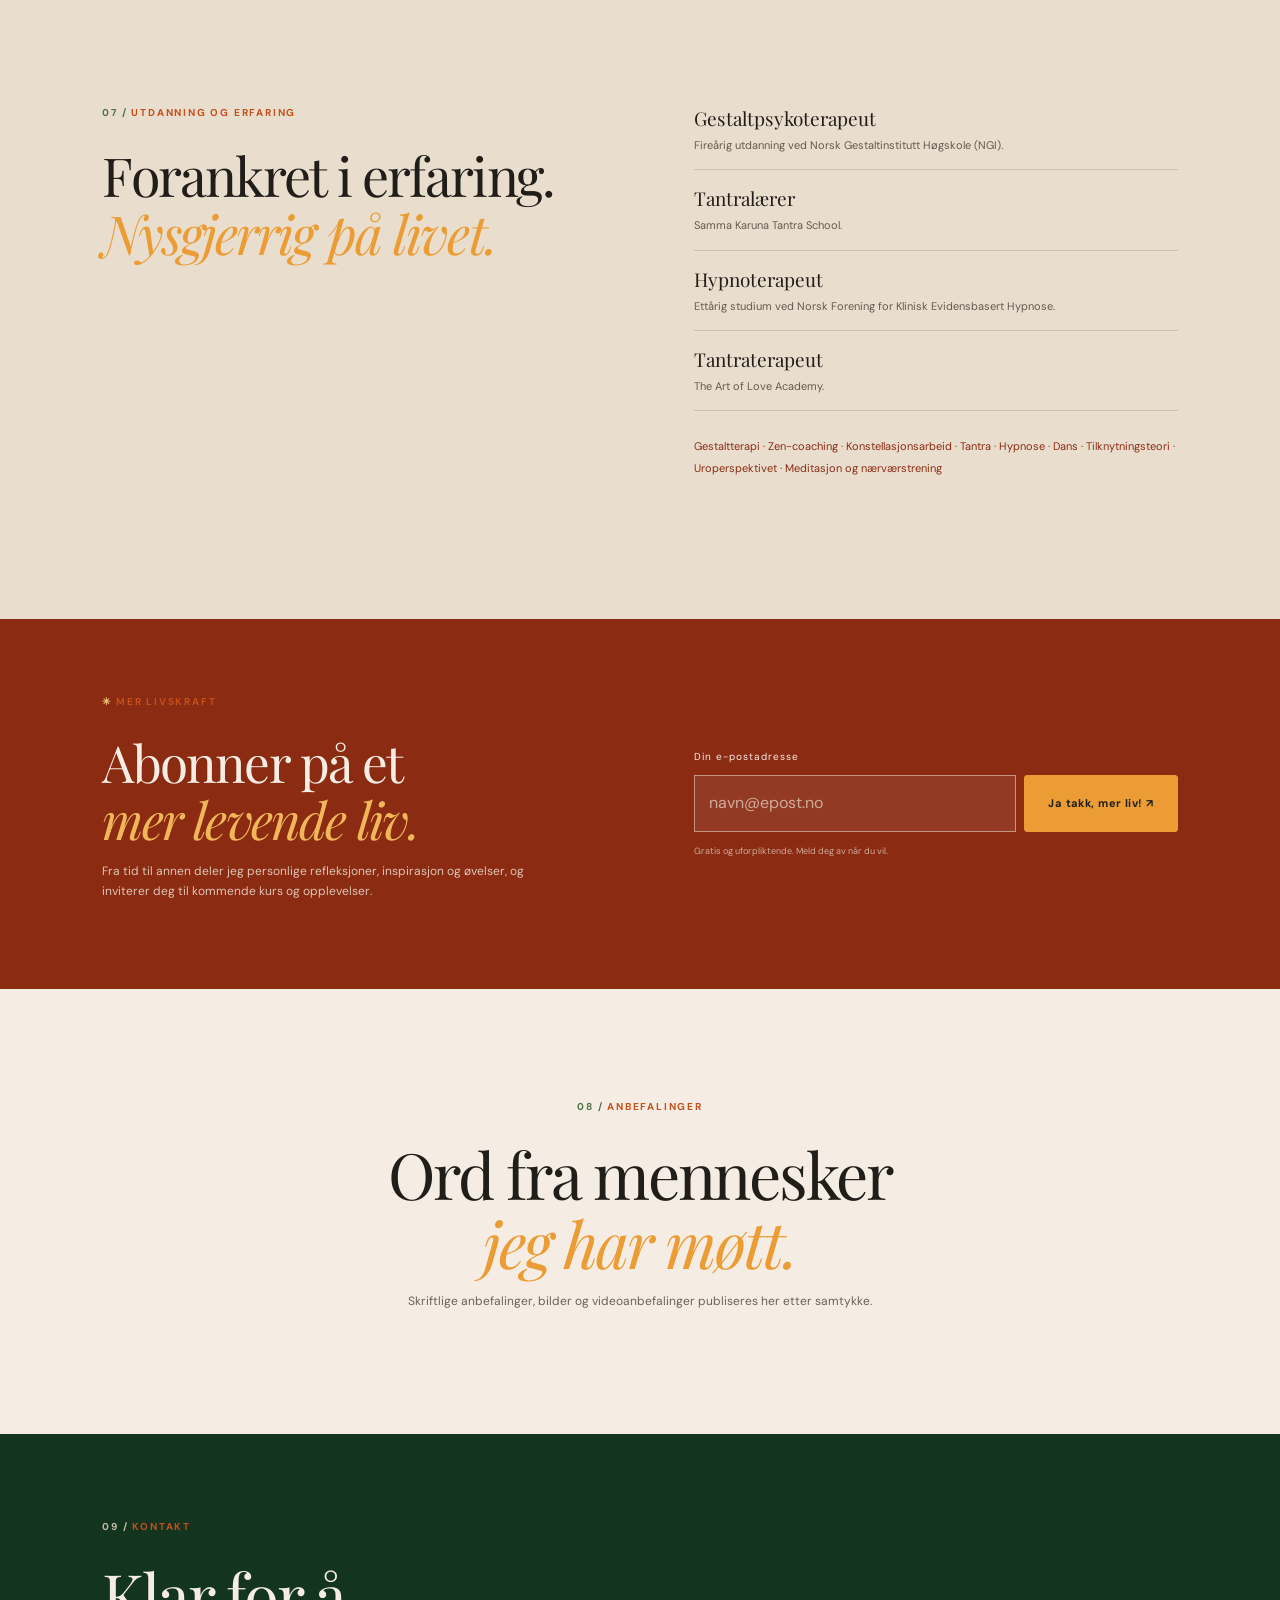
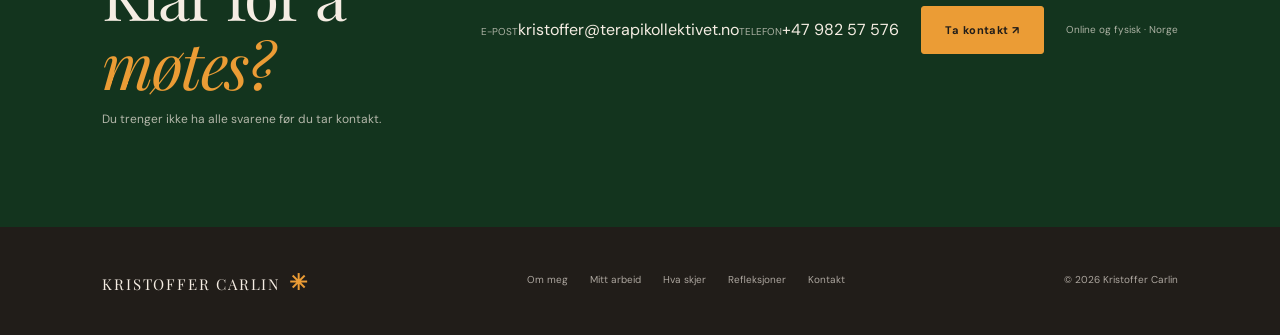
==== commit 79651608: "Add Kristoffer email and phone to header and contact section" ====
--- a/index.html
+++ b/index.html
@@ -7,10 +7,10 @@
 <title>Kristoffer Carlin — Velkommen hjem til deg selv</title>
 <link rel="preconnect" href="https://fonts.googleapis.com"><link rel="preconnect" href="https://fonts.gstatic.com" crossorigin>
 <link href="https://fonts.googleapis.com/css2?family=DM+Sans:wght@400;500;600;700&family=Playfair+Display:wght@400;500;600;700&display=swap" rel="stylesheet">
-<link rel="stylesheet" href="styles.css?v=kristoffer-hero-v6-clean">
+<link rel="stylesheet" href="styles.css?v=kristoffer-hero-v7-contact">
 </head>
 <body>
-<div class="topline"><span data-no="Psykoterapeut · Lærer · Veileder" data-en="Psychotherapist · Teacher · Guide">Psykoterapeut · Lærer · Veileder</span><span class="topline-right">Norge <i>✳</i> Online og fysisk</span></div>
+<div class="topline"><span data-no="Psykoterapeut · Lærer · Veileder" data-en="Psychotherapist · Teacher · Guide">Psykoterapeut · Lærer · Veileder</span><span class="topline-contact"><a href="mailto:kristoffer@terapikollektivet.no">kristoffer@terapikollektivet.no</a><a href="tel:+4798257576">+47 982 57 576</a></span><span class="topline-right">Norge <i>✳</i> Online og fysisk</span></div>
 <header class="header">
 <a class="logo" href="#home">KRISTOFFER <span>CARLIN</span><b>✳</b></a>
 <button class="menu-toggle" aria-label="Åpne meny" aria-expanded="false">☰</button>
@@ -63,8 +63,8 @@
 <section class="training section" id="training"><div><p class="eyebrow">07 / <span data-no="UTDANNING OG ERFARING" data-en="TRAINING AND EXPERIENCE">UTDANNING OG ERFARING</span></p><h2 data-no="Forankret i erfaring.<br><em>Nysgjerrig på livet.</em>" data-en="Grounded in experience.<br><em>Curious about life.</em>">Forankret i erfaring.<br><em>Nysgjerrig på livet.</em></h2></div><div class="credentials"><p><b>Gestaltpsykoterapeut</b><span data-no="Fireårig utdanning ved Norsk Gestaltinstitutt Høgskole (NGI)." data-en="Four-year training at the Norwegian Gestalt Institute (NGI).">Fireårig utdanning ved Norsk Gestaltinstitutt Høgskole (NGI).</span></p><p><b>Tantralærer</b><span>Samma Karuna Tantra School.</span></p><p><b>Hypnoterapeut</b><span data-no="Ettårig studium ved Norsk Forening for Klinisk Evidensbasert Hypnose." data-en="One-year programme with the Norwegian Association for Clinical Evidence-Based Hypnosis.">Ettårig studium ved Norsk Forening for Klinisk Evidensbasert Hypnose.</span></p><p><b>Tantraterapeut</b><span>The Art of Love Academy.</span></p><p class="methods" data-no="Gestaltterapi · Zen-coaching · Konstellasjonsarbeid · Tantra · Hypnose · Dans · Tilknytningsteori · Uroperspektivet · Meditasjon og nærværstrening" data-en="Gestalt therapy · Zen coaching · Constellation work · Tantra · Hypnosis · Dance · Attachment theory · The Uro approach · Meditation and presence practices">Gestaltterapi · Zen-coaching · Konstellasjonsarbeid · Tantra · Hypnose · Dans · Tilknytningsteori · Uroperspektivet · Meditasjon og nærværstrening</p></div></section>
 <section class="newsletter"><div><p class="eyebrow">✳ <span data-no="MER LIVSKRAFT" data-en="MORE LIFE FORCE">MER LIVSKRAFT</span></p><h2 data-no="Abonner på et<br><em>mer levende liv.</em>" data-en="Subscribe to a<br><em>more vibrant life.</em>">Abonner på et<br><em>mer levende liv.</em></h2><p data-no="Fra tid til annen deler jeg personlige refleksjoner, inspirasjon og øvelser, og inviterer deg til kommende kurs og opplevelser." data-en="From time to time, I share personal reflections, inspiration and practices, and invite you to upcoming courses and experiences.">Fra tid til annen deler jeg personlige refleksjoner, inspirasjon og øvelser, og inviterer deg til kommende kurs og opplevelser.</p></div><form onsubmit="event.preventDefault();this.querySelector('small').textContent='Takk for interessen. Nyhetsbrevskjemaet kobles til før lansering.'"><label for="email" data-no="Din e-postadresse" data-en="Your email address">Din e-postadresse</label><div><input id="email" type="email" placeholder="navn@epost.no" required><button class="btn" type="submit" data-no="Ja takk, mer liv! ↗" data-en="Yes please, more life! ↗">Ja takk, mer liv! ↗</button></div><small data-no="Gratis og uforpliktende. Meld deg av når du vil." data-en="Free, no strings attached. Unsubscribe whenever you like.">Gratis og uforpliktende. Meld deg av når du vil.</small></form></section>
 <section class="closing section" id="testimonials"><p class="eyebrow">08 / <span data-no="ANBEFALINGER" data-en="TESTIMONIALS">ANBEFALINGER</span></p><h2 data-no="Ord fra mennesker<br><em>jeg har møtt.</em>" data-en="Words from people<br><em>I’ve met.</em>">Ord fra mennesker<br><em>jeg har møtt.</em></h2><p data-no="Skriftlige anbefalinger, bilder og videoanbefalinger publiseres her etter samtykke." data-en="Written testimonials, photographs and video testimonials will be shared here with consent.">Skriftlige anbefalinger, bilder og videoanbefalinger publiseres her etter samtykke.</p></section>
-<section class="contact"><div><p class="eyebrow">09 / <span data-no="KONTAKT" data-en="CONTACT">KONTAKT</span></p><h2 data-no="Klar for å<br><em>møtes?</em>" data-en="Ready to<br><em>meet?</em>">Klar for å<br><em>møtes?</em></h2><p data-no="Du trenger ikke ha alle svarene før du tar kontakt." data-en="You don’t need to have all the answers before reaching out.">Du trenger ikke ha alle svarene før du tar kontakt.</p></div><div class="contact-cta"><a class="btn" href="mailto:">Ta kontakt ↗</a><span data-no="Online og fysisk · Norge" data-en="Online and in person · Norway">Online og fysisk · Norge</span></div></section>
+<section class="contact"><div><p class="eyebrow">09 / <span data-no="KONTAKT" data-en="CONTACT">KONTAKT</span></p><h2 data-no="Klar for å<br><em>møtes?</em>" data-en="Ready to<br><em>meet?</em>">Klar for å<br><em>møtes?</em></h2><p data-no="Du trenger ikke ha alle svarene før du tar kontakt." data-en="You don’t need to have all the answers before reaching out.">Du trenger ikke ha alle svarene før du tar kontakt.</p></div><div class="contact-cta"><div class="contact-details"><a href="mailto:kristoffer@terapikollektivet.no"><span class="contact-label" data-no="E-POST" data-en="EMAIL">E-POST</span>kristoffer@terapikollektivet.no</a><a href="tel:+4798257576"><span class="contact-label" data-no="TELEFON" data-en="PHONE">TELEFON</span>+47 982 57 576</a></div><a class="btn" href="mailto:kristoffer@terapikollektivet.no">Ta kontakt ↗</a><span data-no="Online og fysisk · Norge" data-en="Online and in person · Norway">Online og fysisk · Norge</span></div></section>
 </main>
 <footer><a class="logo" href="#home">KRISTOFFER <span>CARLIN</span><b>✳</b></a><div class="footer-links"><a href="#about">Om meg</a><a href="#work">Mitt arbeid</a><a href="#events">Hva skjer</a><a href="#reflections">Refleksjoner</a><a href="#contact">Kontakt</a></div><small>© <span id="year"></span> Kristoffer Carlin</small></footer>
-<script src="app.js?v=kristoffer-hero-v6-clean" defer></script>
+<script src="app.js?v=kristoffer-hero-v7-contact" defer></script>
 </body></html>
